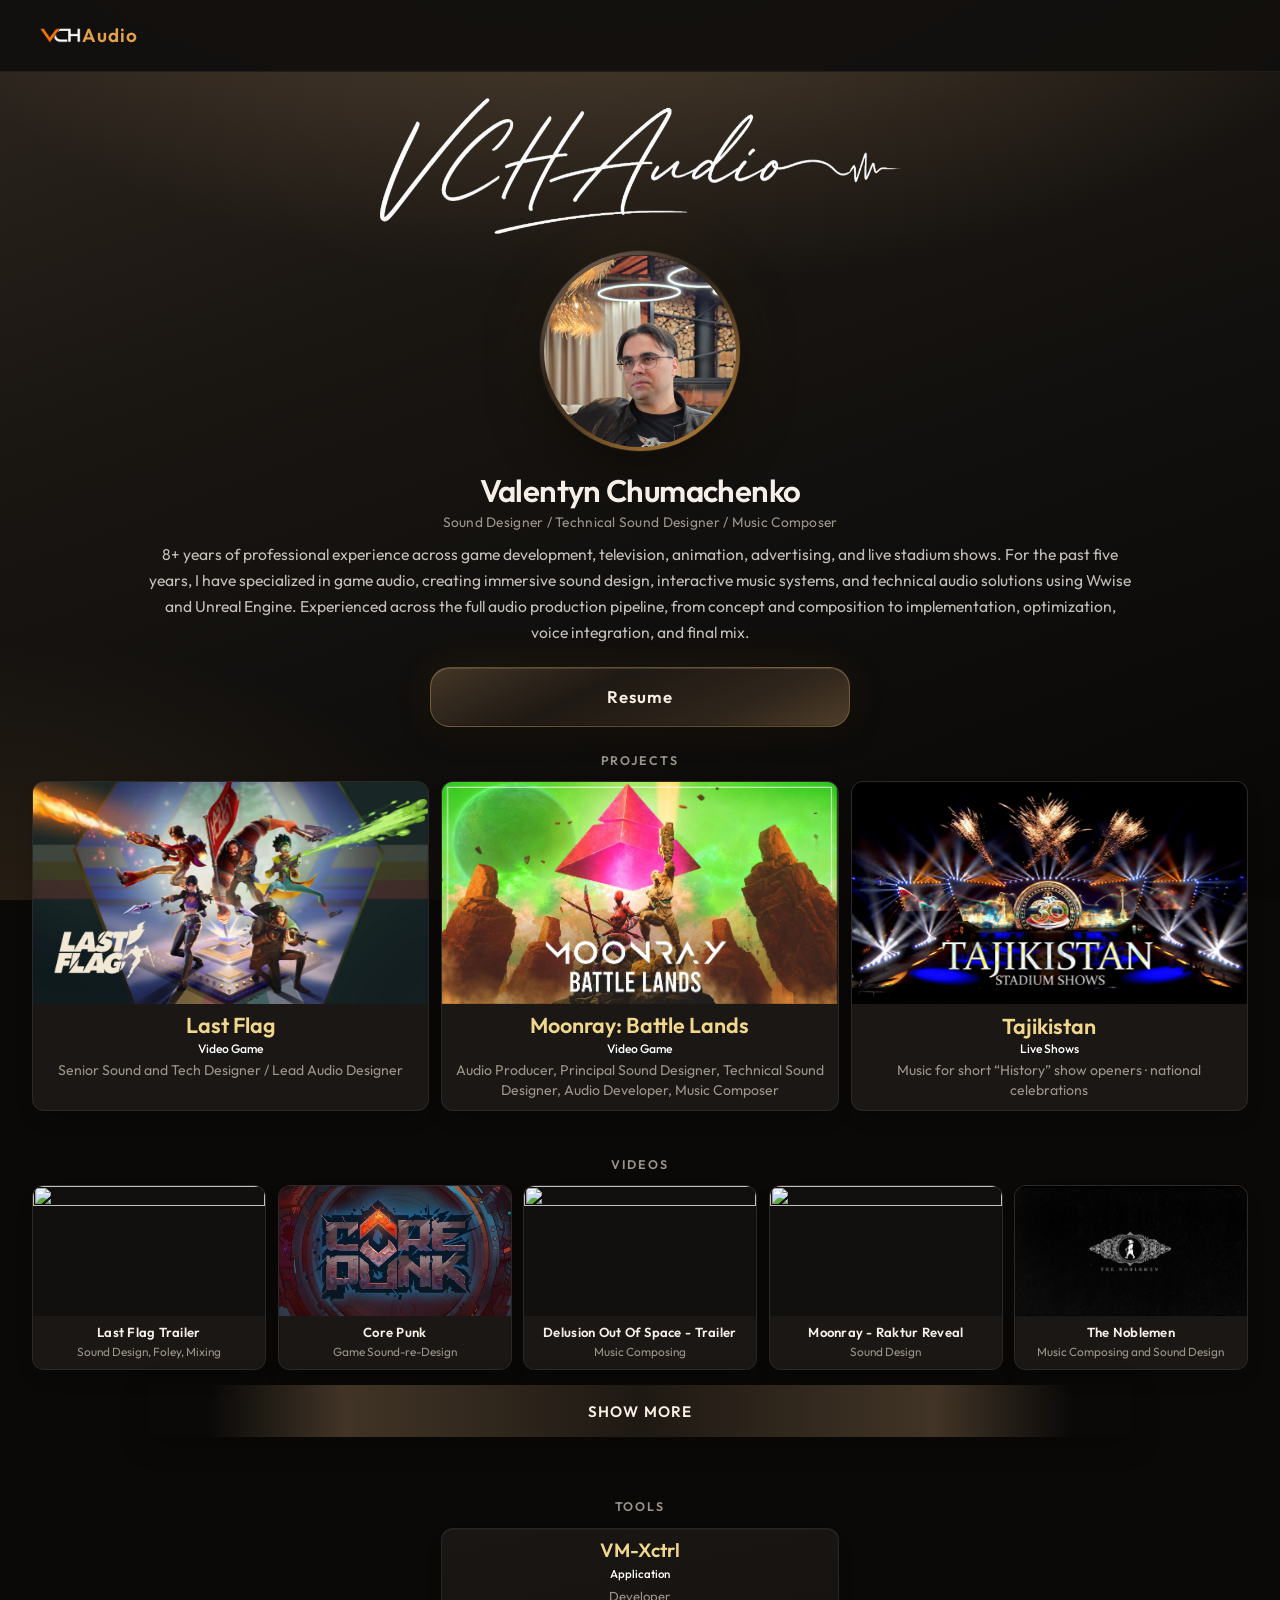
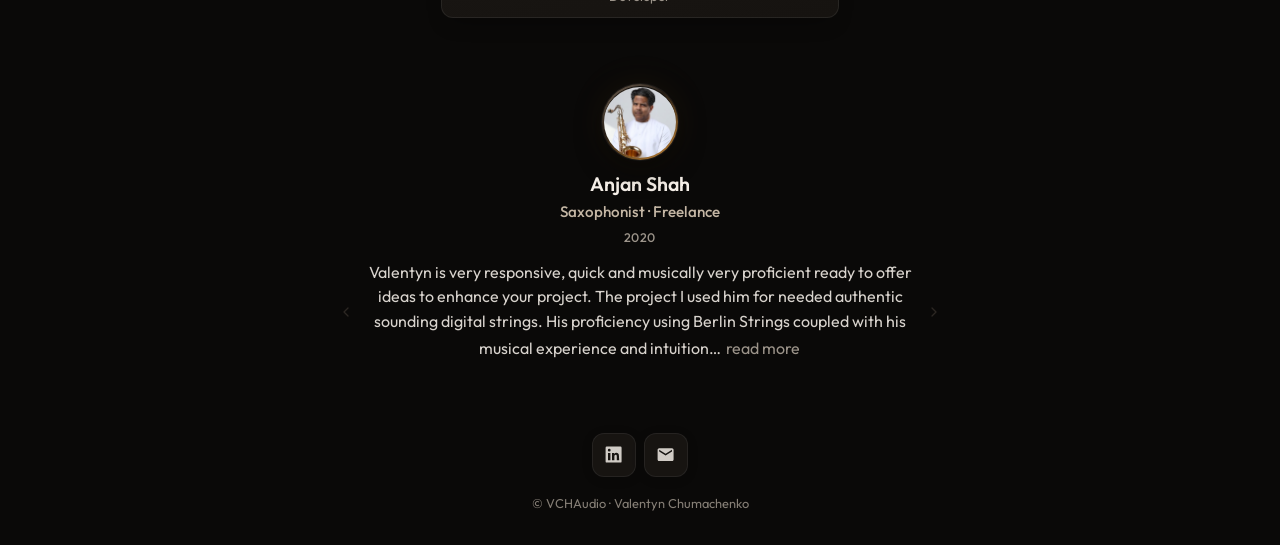
==== index.html @ 6f3903ca "Keep recommendation read more on the same line without growing the slot. Trim the preview to the adm" ====
<!DOCTYPE html>
<html lang="en" style="background-color:#0a0908;color-scheme:dark">
  <head>
    <meta charset="UTF-8" />
    <meta name="color-scheme" content="dark" />
    <meta name="theme-color" content="#0a0908" />
    <style>
      html{background-color:#0a0908;color-scheme:dark}
      [data-vch-defer-chrome][hidden]{display:none!important}
    </style>
    <meta name="viewport" content="width=device-width, initial-scale=1" />
    <meta name="description" content="Valentyn Chumachenko — game sound and tech designer, music composer. VCHAudio studio, Odesa Ukraine." />
    <title>Valentyn Chumachenko · VCHAudio</title>
    <link rel="preconnect" href="https://fonts.googleapis.com" />
    <link rel="preconnect" href="https://fonts.gstatic.com" crossorigin />
    <link
      href="https://fonts.googleapis.com/css2?family=DM+Sans:wght@400;500&family=JetBrains+Mono:wght@400;500&family=Outfit:wght@300;400;500;600;700&display=swap"
      rel="stylesheet"
    />
    <link rel="preload" as="image" href="assets/vch-mark-transparent.png" fetchpriority="high" />
    <link rel="stylesheet" href="css/styles.css?v=20260717l" />
    <link rel="stylesheet" href="css/home.css?v=20260717l" />
    <link rel="stylesheet" href="css/audio-player.css?v=20260713c" />
    <script src="js/nav-arrival.js?v=20260714a"></script>
    <link rel="icon" type="image/png" sizes="32x32" href="assets/favicon-32.png" />
    <link rel="apple-touch-icon" href="assets/apple-touch-icon.png" />
  </head>
  <body>
    <header class="site-header">
      <a class="brand brand--with-vch-mark" href="index.html" aria-label="VCH Audio"><img class="brand-vch-mark" src="assets/vch-mark-transparent.png" width="762" height="330" alt="" decoding="sync" fetchpriority="high" loading="eager" /><span>Audio</span></a>
    </header>

    <main id="top" class="home-main" data-home-root data-home-view="main">
      <div class="home-hero">
        <div class="brand-logo-wrap">
          <img class="brand-logo" src="assets/brand-logo.png" width="917" height="239" alt="VCH Audio" loading="eager" />
        </div>
        <div class="avatar-wrap">
          <div class="avatar-ring">
            <div class="avatar-photo-crop">
              <img class="avatar-photo" src="assets/avatar.png" width="400" height="400" alt="Valentyn Chumachenko" />
            </div>
          </div>
        </div>
        <div class="intro-block">
          <h1 class="intro-name"></h1>
          <p class="intro-role"></p>
          <p class="intro-bio"></p>
        </div>
      </div>

      <div class="home-actions">
        <button type="button" class="home-action-btn home-action-btn--resume home-action-btn--pre-puzzle" id="home-toggle-btn" aria-label="Show resume"></button>
      </div>

      <div class="home-panel-wrap">
        <section class="home-panel home-panel--main is-visible" id="home-panel-main" aria-label="Best works">
          <div class="home-panel__inner">
            <div class="best-works-wrap best-works-wrap--pre-puzzle">
            <section class="best-works" aria-labelledby="best-works-heading">
              <h2 id="best-works-heading" class="visually-hidden">Best works</h2>
              <h3 class="best-works__subhead" aria-label="Projects"></h3>
              <div class="best-works__row best-works__row--projects"></div>
              <h3 class="best-works__subhead best-works__subhead--videos" aria-label="Videos"></h3>
              <div class="best-works__videos-block">
                <div class="best-works__row best-works__row--videos"></div>
                <div class="best-works__videos-extra" id="best-works-videos-extra" aria-hidden="true">
                  <div class="best-works__videos-extra-inner"></div>
                </div>
              </div>
            </section>
            </div>
            <footer class="home-bottom home-bottom--pre-puzzle" id="home-bottom">
              <div class="home-actions home-actions--full">
                <button type="button" class="home-action-btn home-action-btn--show-more" id="home-show-more-btn" aria-expanded="false" aria-controls="best-works-videos-extra"></button>
              </div>
            </footer>
            <div class="best-works-tools">
              <h3 class="best-works__subhead best-works__subhead--tools" aria-label="Tools"></h3>
              <div class="best-works__row best-works__row--tools"></div>
            </div>
            <section class="home-recommendations home-recommendations--pre-puzzle" id="home-recommendations" hidden aria-label="Recommendations">
              <h2 class="home-recommendations__heading best-works__subhead"></h2>
              <div class="home-recommendations__carousel">
                <button type="button" class="best-works__carousel-arrow best-works__carousel-arrow--prev home-recommendations__arrow home-recommendations__arrow--prev" hidden aria-label="Previous recommendation">
                  <svg viewBox="0 0 24 24" aria-hidden="true"><path d="M15 6l-6 6 6 6" fill="none" stroke="currentColor" stroke-width="2" stroke-linecap="round" stroke-linejoin="round"/></svg>
                </button>
                <div class="home-recommendations__stage">
                  <article class="home-recommendations__card">
                    <div class="home-recommendations__avatar-wrap" hidden>
                      <div class="home-recommendations__avatar-ring">
                        <div class="home-recommendations__avatar-crop">
                          <img class="home-recommendations__avatar" alt="" width="96" height="96" decoding="async" />
                        </div>
                      </div>
                    </div>
                    <div class="home-recommendations__name-wrap"></div>
                    <p class="home-recommendations__meta"></p>
                    <p class="home-recommendations__year"></p>
                    <blockquote class="home-recommendations__quote"></blockquote>
                  </article>
                </div>
                <button type="button" class="best-works__carousel-arrow best-works__carousel-arrow--next home-recommendations__arrow home-recommendations__arrow--next" hidden aria-label="Next recommendation">
                  <svg viewBox="0 0 24 24" aria-hidden="true"><path d="M9 6l6 6-6 6" fill="none" stroke="currentColor" stroke-width="2" stroke-linecap="round" stroke-linejoin="round"/></svg>
                </button>
              </div>
            </section>
          </div>
        </section>

        <section class="home-panel home-panel--contact is-hidden" id="home-panel-contact" hidden aria-label="Contact">
          <div class="home-panel__inner">
            <section class="home-contact reveal">
              <p class="home-contact__lead"></p>
              <div class="home-contact__form-wrap">
                <h3 class="home-contact__form-title"></h3>
                <form id="home-connect-form" class="home-connect__form">
                  <div class="home-connect__field">
                    <label for="connect-email"></label>
                    <input type="email" id="connect-email" name="email" autocomplete="email" />
                  </div>
                  <div class="home-connect__field">
                    <label for="connect-name"></label>
                    <input type="text" id="connect-name" name="name" autocomplete="name" />
                  </div>
                  <div class="home-connect__field">
                    <label for="connect-subject"></label>
                    <input type="text" id="connect-subject" name="subject" autocomplete="off" />
                  </div>
                  <div class="home-connect__field home-connect__field--message">
                    <label for="connect-message"></label>
                    <div class="home-connect__message-wrap">
                      <textarea id="connect-message" name="message"></textarea>
                      <button type="button" class="home-connect__resize-handle" aria-label="Resize message field" tabindex="-1"></button>
                    </div>
                  </div>
                  <p class="home-connect__status" data-connect-status aria-live="polite"></p>
                  <button type="submit" class="home-action-btn home-connect__submit"></button>
                </form>
              </div>
            </section>
          </div>
        </section>

        <section class="home-panel home-panel--resume is-hidden" id="home-panel-resume" hidden aria-label="Resume">
          <div class="home-panel__inner">
            <div class="home-tabs" role="tablist" aria-label="Resume sections" data-home-tablist="resume">
              <button type="button" class="home-tab" role="tab" id="home-tab-btn-resume" aria-selected="true" aria-controls="home-tab-panel-resume" data-home-tab="resume">Resume</button>
              <button type="button" class="home-tab" role="tab" id="home-tab-btn-studio" aria-selected="false" aria-controls="home-tab-panel-studio" data-home-tab="studio" tabindex="-1">My Studio</button>
            </div>

            <div id="home-tab-panel-resume" class="home-tab-panel" role="tabpanel" aria-labelledby="home-tab-btn-resume"></div>

            <div id="home-tab-panel-studio" class="home-tab-panel" role="tabpanel" aria-labelledby="home-tab-btn-studio" hidden>
              <div class="home-tab-studio studio-page">
                <p class="home-tab-studio__lead"></p>
                <section class="studio-gallery reveal" aria-label="Studio photos">
                  <div class="video-scroller studio-gallery__carousel" data-video-scroller aria-label="Studio photo carousel">
                    <button type="button" class="video-scroller__btn video-scroller__btn--prev" aria-label="Scroll photos left">
                      <span aria-hidden="true">‹</span>
                    </button>
                    <div class="video-scroller__viewport">
                      <div class="video-scroller__strip"></div>
                    </div>
                    <button type="button" class="video-scroller__btn video-scroller__btn--next" aria-label="Scroll photos right">
                      <span aria-hidden="true">›</span>
                    </button>
                  </div>
                </section>
                <div class="studio-gear-grid reveal"></div>
              </div>
            </div>

          </div>
        </section>

      </div>
    </main>

    <div id="video-lightbox" class="video-lightbox" hidden role="dialog" aria-modal="true" aria-label="Video player">
      <div class="video-lightbox__backdrop" data-lightbox-close tabindex="-1"></div>
      <div class="video-lightbox__panel">
        <button type="button" class="video-lightbox__close" data-lightbox-close aria-label="Close video">
          <span aria-hidden="true">×</span>
        </button>
        <div class="video-lightbox__frame">
          <iframe id="video-lightbox-iframe" title="YouTube video" allowfullscreen allow="accelerometer; autoplay; clipboard-write; encrypted-media; gyroscope; picture-in-picture; web-share" loading="lazy"></iframe>
        </div>
        <div id="video-lightbox-caption" class="video-lightbox__caption" hidden></div>
      </div>
    </div>

    <div id="image-lightbox" class="image-lightbox" hidden role="dialog" aria-modal="true" aria-label="Enlarged photo">
      <div class="image-lightbox__backdrop" data-image-lightbox-close tabindex="-1" aria-hidden="true"></div>
      <button type="button" class="image-lightbox__close" data-image-lightbox-close aria-label="Close photo">
        <span aria-hidden="true">×</span>
      </button>
      <button type="button" class="image-lightbox__nav image-lightbox__nav--prev" data-lb-prev aria-label="Previous photo" hidden>
        <span aria-hidden="true">‹</span>
      </button>
      <button type="button" class="image-lightbox__nav image-lightbox__nav--next" data-lb-next aria-label="Next photo" hidden>
        <span aria-hidden="true">›</span>
      </button>
      <div id="image-lightbox-stage" class="image-lightbox__stage">
        <div id="image-lightbox-track" class="image-lightbox__track">
          <div class="image-lightbox__frame">
            <img id="image-lightbox-img" class="image-lightbox__img" src="" alt="" decoding="async" draggable="false" />
          </div>
          <div class="image-lightbox__frame">
            <img id="image-lightbox-img-next" class="image-lightbox__img" alt="" aria-hidden="true" decoding="async" draggable="false" />
          </div>
        </div>
      </div>
      <p id="image-lightbox-counter" class="image-lightbox__counter" hidden aria-live="polite"></p>
    </div>

    <button type="button" class="scroll-to-top" data-scroll-to-top aria-label="Back to top">
      <svg viewBox="0 0 24 24" aria-hidden="true">
        <path d="M12 7v10M12 7l-5 5M12 7l5 5" stroke-linecap="round" stroke-linejoin="round" />
      </svg>
    </button>

    <footer class="site-footer site-footer--home" data-vch-defer-chrome hidden>
      <div class="home-footer-social" id="home-footer-social">
        <div class="home-social__icons">
          <a
            class="home-social-btn home-social-btn--icon"
            href="https://www.linkedin.com/in/vchaudio/"
            rel="me noopener noreferrer"
            target="_blank"
            aria-label="LinkedIn profile"
          >
            <svg viewBox="0 0 24 24" aria-hidden="true">
              <path d="M20.5 2h-17A1.5 1.5 0 002 3.5v17A1.5 1.5 0 003.5 22h17a1.5 1.5 0 001.5-1.5v-17A1.5 1.5 0 0020.5 2zM8 19H5v-9h3zM6.5 8.25A1.75 1.75 0 118.3 6.5a1.78 1.78 0 01-1.8 1.75zM19 19h-3v-4.74c0-1.42-.6-1.93-1.38-1.93A1.65 1.65 0 0013 14.19a.66.66 0 000 .14V19h-3v-9h2.77v1.21h.04a3.11 3.11 0 012.7-1.48c1.78 0 3.16 1.16 3.16 3.61z" />
            </svg>
          </a>
          <button type="button" class="home-social-btn home-social-btn--icon" id="home-mail-btn" aria-label="Mail to me" aria-expanded="false">
            <svg viewBox="0 0 24 24" aria-hidden="true">
              <path d="M20 4H4c-1.1 0-2 .9-2 2v12c0 1.1.9 2 2 2h16c1.1 0 2-.9 2-2V6c0-1.1-.9-2-2-2zm0 4l-8 5-8-5V6l8 5 8-5v2z" />
            </svg>
          </button>
        </div>
      </div>
      <p class="site-footer__copy"></p>
    </footer>

    <noscript>
      <p style="padding:2rem;text-align:center">This site requires JavaScript to display content.</p>
    </noscript>
    <script src="js/render.js?v=20260717l" defer></script>
  </body>
</html>
---- css/styles.css ----
/* VCHAudio portfolio — warm dark minimal */
:root {
  --bg: #12100e;
  --bg-elevated: #1a1714;
  --surface: #232019;
  --surface-hover: #2d2820;
  --text: #f5efe8;
  --text-muted: #9c948a;
  --accent: #e4a04a;
  --accent-dim: #c98a3a;
  --glow: rgba(255, 210, 150, 0.12);
  --ring: rgba(255, 220, 190, 0.45);
  --radius-lg: 20px;
  --radius-md: 12px;
  --radius-full: 9999px;
  /* Drop shadow mostly below; negative spread avoids halo on rounded corners */
  --shadow: 0 10px 22px -10px rgba(0, 0, 0, 0.42), inset 0 1px 0 rgba(255, 255, 255, 0.04);
  --shadow-hover: 0 14px 26px -10px rgba(0, 0, 0, 0.48), 0 0 0 1px rgba(228, 160, 74, 0.08);
  --card-stack-gap: 2rem;
  --font: "Outfit", system-ui, sans-serif;
  --mono: "JetBrains Mono", ui-monospace, monospace;
  /* Experience dates / meta (index): distinct from body & mono UI */
  --font-dates: "DM Sans", system-ui, sans-serif;
  --ease-out: cubic-bezier(0.22, 1, 0.36, 1);
  --header-h: 72px;
  --brand-header-inset: clamp(1.25rem, 4vw, 2.5rem);
  /* Horizontal travel: bar brand center ↔ viewport center (mirrored on index/sub) */
  --brand-rehome-offset: calc(50vw - var(--brand-header-inset) - 50%);
  /* Home: collapsed spoilers align with Explore nav tiles */
  --home-tile-max: 420px;
  /* Spoilers: roll only (tile width is instant with JS) */
  --spoiler-roll: 0.42s;
}

*,
*::before,
*::after {
  box-sizing: border-box;
}

html {
  scroll-behavior: smooth;
  /* Canvas / page base — matches the bottom of the ambient gradient so the
     area outside the fixed background (overscroll) is the same dark color,
     never a stark black gap. */
  background-color: #080706;
  color-scheme: dark;
  scroll-padding-top: var(--header-h);
}

/* Ambient background gradient — static, viewport-locked, and GPU-composited.
   On a position:fixed html::before (NOT body background-attachment: fixed,
   which forces a per-frame repaint on mobile and tanks scroll FPS, especially
   during smooth scroll-to-top). translate3d(0,0,0) + will-change:transform
   promote it to its own compositor layer, so the browser keeps it pinned to
   the viewport during scroll without repainting — fast on mobile, and static
   (no movement on scroll / Show More, no lightening on Resume, matches the
   project banner gradient).
   height: 100vh (the LARGE viewport, address bar hidden) — not inset:0 /
   100% 100%, which sized to the small viewport (address bar visible) and
   exposed a black block at the bottom when scrolling hid the address bar.
   100vh always covers the largest viewport, so nothing is exposed during the
   address-bar show/hide transition. */
html::before {
  content: "";
  position: fixed;
  top: 0;
  left: 0;
  width: 100%;
  height: 100vh;
  z-index: 0;
  pointer-events: none;
  transform: translate3d(0, 0, 0);
  will-change: transform;
  backface-visibility: hidden;
  background-image:
    radial-gradient(ellipse 115% 80% at 50% -10%, rgba(255, 200, 140, 0.24), transparent 52%),
    radial-gradient(ellipse 65% 50% at 0% 100%, rgba(228, 160, 74, 0.1), transparent 58%),
    linear-gradient(160deg, #2e261f 0%, #1a1612 32%, var(--bg) 58%, #080706 100%);
  background-repeat: no-repeat;
  background-size: 100% 100%;
}

@media (prefers-reduced-motion: reduce) {
  html {
    scroll-behavior: auto;
  }
  *,
  *::before,
  *::after {
    animation-duration: 0.01ms !important;
    animation-iteration-count: 1 !important;
    transition-duration: 0.01ms !important;
  }
}

body {
  position: relative;
  z-index: 1;
  margin: 0;
  /* vh (stable large-viewport unit) — dvh would grow as the mobile URL bar
     hides on scroll, growing the empty space above the footer and revealing
     a dark band. vh keeps the footer at the bottom without that growth. */
  min-height: 100vh;
  display: flex;
  flex-direction: column;
  padding-top: var(--header-h);
  font-family: var(--font);
  font-weight: 400;
  font-size: 1rem;
  line-height: 1.6;
  color: var(--text);
  background: transparent;
  -webkit-font-smoothing: antialiased;
  -webkit-user-select: none;
  user-select: none;
}

/* Copyable content — headings, labels, and body text. */
:where(h1, h2, h3, h4, h5, h6, p, blockquote, li, dd, figcaption),
.intro-name,
.intro-role,
.intro-bio,
.home-recommendations__name,
.home-recommendations__meta,
.home-recommendations__year,
.home-recommendations__quote-text,
.info-label,
.info-value,
.info-value__link,
.job-meta,
.job-card h3,
.job-card__project,
.job-card__awards-title,
.skills-heading,
.course-line,
.project-about,
.project-section__date,
.home-contact__lead,
.page-hero-title-stack,
.page-hero-company,
.page-hero-platform,
.lead,
.spoiler-inner p,
.spoiler-inner blockquote,
.spoiler-inner li {
  -webkit-user-select: text;
  user-select: text;
}

/* Section headings (copy-link UI) — no text caret on click. */
.resume-section__heading,
.spoiler-summary-label {
  -webkit-user-select: none !important;
  user-select: none !important;
  cursor: pointer;
}

/* Interactive UI — no text-selection caret. */
:where(
  button,
  label,
  .home-action-btn,
  .home-social-btn,
  .best-works__carousel-arrow,
  .home-recommendations__more,
  .home-tab,
  .scroll-to-top,
  .resume-pdf-download,
  .resume-pdf-download__link,
  .spoiler-chevron
) {
  -webkit-user-select: none !important;
  user-select: none !important;
}

/* Keep footer at the bottom while #project-main is still empty (pre-JSON). */
body > .site-footer {
  margin-top: auto;
  flex-shrink: 0;
}

/* Deferred chrome: stay fully out of layout until render.js reveals it. */
[data-vch-defer-chrome][hidden] {
  display: none !important;
}

#project-main {
  flex: 1 0 auto;
  /* vh (stable large-viewport unit) so the mobile URL bar showing/hiding
     mid-scroll doesn't grow this min-height and reveal an empty dark band
     above the footer. */
  min-height: calc(100vh - var(--header-h) - 5rem);
}

a {
  color: var(--accent);
  text-decoration: none;
  transition: color 0.2s var(--ease-out), opacity 0.2s;
}

a:hover {
  color: #f0be6e;
}

img {
  max-width: 100%;
  display: block;
}

img:not(.brand-vch-mark):not(.page-overview-banner__img):not(.avatar-photo) {
  height: auto;
}

/* ——— Layout ——— */
.site-header {
  position: fixed;
  top: 0;
  left: 0;
  right: 0;
  z-index: 40;
  height: var(--header-h);
  display: flex;
  align-items: center;
  justify-content: space-between;
  padding: 0 clamp(1.25rem, 4vw, 2.5rem);
  /* Opaque bar: no backdrop-filter on scroll (repaints every frame). */
  background: rgba(18, 16, 14, 0.97);
  border-bottom: 1px solid rgba(255, 255, 255, 0.06);
}

/* Subpages (not index): brand centered; equal side columns keep true horizontal center */
.site-header--center-brand {
  display: grid;
  grid-template-columns: minmax(2.75rem, 1fr) auto minmax(2.75rem, 1fr);
  align-items: center;
  justify-content: stretch;
}

.site-header--center-brand > .brand {
  grid-column: 2;
  justify-self: center;
}

.site-header--center-brand > .nav-back {
  grid-column: 3;
  justify-self: end;
}

.brand {
  font-weight: 600;
  font-size: 1.05rem;
  letter-spacing: 0.06em;
  color: var(--text);
  text-decoration: none;
  -webkit-user-select: none;
  user-select: none;
}

.brand span {
  color: var(--accent);
}

.brand.brand--with-vch-mark > span {
  font-size: 1.13em;
  line-height: 1;
}

/* Header wordmark — index and VM-XCtrl share this block (see index.html header) */
.site-header .brand.brand--with-vch-mark {
  font-size: 1.05rem;
  line-height: 1;
}

.site-header .brand.brand--with-vch-mark > span {
  font-size: 1.13em;
  line-height: 1;
}

.site-header .brand-vch-mark {
  height: 1.06em;
  max-height: min(1.78rem, 1.36em);
  width: auto;
  max-width: none;
  object-fit: contain;
}

/* Match .experience-studio-title--wordmark: shared optical lock-up for mark + “Audio” */
.brand--with-vch-mark {
  display: inline-flex;
  align-items: center;
  justify-content: center;
  gap: 0.06em;
  line-height: 1;
  /* No fade-in: opacity:0 on load reads as a black flash over the header mark. */
  opacity: 1;
}

.brand-vch-mark {
  height: 1.06em;
  width: auto;
  max-height: min(1.78rem, 1.36em);
  display: block;
  flex-shrink: 0;
  object-fit: contain;
  opacity: 1;
  animation: logo-breathe 2s ease-in-out 0.6s infinite;
}

.brand--with-vch-mark:hover .brand-vch-mark {
  filter: brightness(1.08);
}

/* In-document nav: index ↔ sub — same motion, mirrored (center ↔ left corner) */
html.nav-from-sub .brand.brand--with-vch-mark {
  --brand-rehome-from: var(--brand-rehome-offset);
  animation: brand-rehome 0.95s var(--ease-out) both;
}

html.nav-from-index .brand.brand--with-vch-mark {
  --brand-rehome-from: calc(-1 * var(--brand-rehome-offset));
  animation: brand-rehome 0.95s var(--ease-out) both;
}

html.nav-from-sub .brand-vch-mark,
html.nav-from-index .brand-vch-mark {
  animation: logo-breathe 2s ease-in-out 1.12s infinite;
}

.nav-back {
  font-size: 0.9rem;
  font-weight: 500;
  color: var(--text-muted);
}

.nav-back:hover {
  color: var(--text);
}

/* Back control: left column; title in true page center (1fr | auto | 1fr grid) */
.page-hero-title-row {
  display: grid;
  grid-template-columns: minmax(0, 1fr) auto minmax(0, 1fr);
  align-items: center;
  column-gap: clamp(1rem, 4vw, 1.75rem);
  margin: 0 0 0.5rem;
  width: 100%;
}

.page-hero-title-row > h1,
.page-hero-title-stack {
  grid-column: 2;
  grid-row: 1;
}

.page-hero-title-row > h1 {
  text-align: center;
}

.page-hero-title-stack {
  display: flex;
  flex-direction: column;
  align-items: center;
  text-align: center;
  min-width: 0;
}

.page-hero-title-stack h1 {
  margin: 0 0 0.2rem;
  text-align: center;
}

.page-hero-company {
  margin: 0;
  font-size: clamp(0.92rem, 2.1vw, 1.08rem);
  font-weight: 500;
  letter-spacing: 0.03em;
  color: #9e8f7e;
}

/* Spotlight project pages: default banner title size, gold project name only */
main.project-page--hero-glow .page-hero-title-stack h1 {
  color: #f0d78c;
}

main.project-page--hero-glow .page-hero-company--category {
  font-size: clamp(0.72rem, 1.75vw, 0.88rem);
  font-weight: 500;
  letter-spacing: 0.02em;
  color: #ffffff;
}

.page-back-inline {
  grid-column: 1;
  grid-row: 1;
  justify-self: end;
  align-self: center;
  display: flex;
  flex-shrink: 0;
}

.page-back {
  display: inline-flex;
  align-items: center;
  justify-content: center;
  line-height: 0;
  border-radius: var(--radius-full);
  transition: transform 0.15s var(--ease-out);
}

.page-back:active {
  transform: scale(0.96);
}

.page-back-icon {
  width: 1.5rem;
  height: 1.5rem;
  border-radius: var(--radius-full);
  background: var(--surface);
  display: flex;
  align-items: center;
  justify-content: center;
  flex-shrink: 0;
  transition: transform 0.4s var(--ease-out), background 0.25s var(--ease-out);
}

.page-back:hover .page-back-icon {
  background: var(--surface-hover);
}

.page-back-icon svg {
  width: 14px;
  height: 14px;
  color: var(--accent);
  stroke: var(--accent);
  stroke-width: 2.25;
}

.page-back-icon svg path {
  stroke: currentColor;
}

main {
  max-width: 720px;
  margin: 0 auto;
  padding: clamp(0.65rem, 1.8vw, 1.1rem) clamp(1.25rem, 4vw, 2rem) 4rem;
}

/* Marketing & ads: wider two-column work rows */
main.marketing-main {
  max-width: min(1440px, 100%);
}

/* Other projects: same wide main as Marketing — do not use .marketing-main (Marketing strip/carousel rules) */
main.page-other-projects {
  max-width: min(1440px, 100%);
}

.page-hero {
  text-align: center;
  padding: 0.85rem 0 1rem;
}

.page-hero h1 {
  margin: 0 0 0.5rem;
  font-size: clamp(2.05rem, 5.8vw, 2.9rem);
  font-weight: 600;
  letter-spacing: -0.02em;
}

.page-hero .page-hero-title-row > h1 {
  margin: 0 0 0.5rem;
}

.page-hero .page-hero-title-stack h1 {
  margin: 0 0 0.2rem;
}

/* Project pages with top banner: tight under fixed header */
.page-overview-banner + main {
  padding-top: clamp(0.35rem, 1.1vw, 0.65rem);
}

.page-overview-banner + main .page-hero {
  padding: 0.35rem 0 1rem;
}

.page-overview-banner + main .page-hero-title-row {
  margin-bottom: 0.35rem;
}

.page-overview-banner + main .page-hero h1 {
  font-size: clamp(2.35rem, 6.5vw, 3.25rem);
}

.page-hero p.lead {
  margin: 0;
  color: var(--text-muted);
  font-size: 1.05rem;
}

/* ——— Home hero (logo, portrait, intro) ——— */
.home-hero {
  margin-bottom: 0.5rem;
}

.brand-logo-wrap {
  display: flex;
  justify-content: center;
  align-items: center;
  margin: 0.5rem 0 1.1rem;
  animation: hero-in 0.9s var(--ease-out) 0.08s both;
}

/* When the admin hides the hero logo, the wrapper must collapse (removing the
   logo AND its spacing). Without this, `.brand-logo-wrap { display: flex }`
   above would override the UA `[hidden] { display: none }` rule (same
   specificity, author beats UA) and the logo/space would stay. */
.brand-logo-wrap[hidden] {
  display: none;
}

.brand-logo {
  display: block;
  width: min(100%, 720px);
  height: auto;
  max-height: min(32vw, 200px);
  aspect-ratio: 917 / 239;
  object-fit: contain;
  animation: logo-breathe 2s ease-in-out 0.85s infinite;
  -webkit-user-select: none;
  user-select: none;
  -webkit-user-drag: none;
}

@media (min-width: 480px) {
  .brand-logo {
    max-height: min(28vw, 240px);
  }
}

@media (min-width: 720px) {
  .brand-logo {
    max-height: min(24vw, 300px);
  }
}

.avatar-wrap {
  display: flex;
  justify-content: center;
  margin: 0 0 1.35rem;
  animation: hero-in 0.9s var(--ease-out) 0.08s both;
}

.avatar-ring {
  position: relative;
  width: min(200px, 52vw);
  height: min(200px, 52vw);
  border-radius: var(--radius-full);
  padding: 4px;
  display: flex;
  align-items: center;
  justify-content: center;
  transform-style: preserve-3d;
  transition: transform 0.4s var(--ease-out);
  background: linear-gradient(145deg, var(--ring), rgba(80, 60, 40, 0.35) 40%, var(--accent-dim));
  box-shadow:
    0 0 0 1px rgba(255, 255, 255, 0.06),
    0 20px 50px rgba(0, 0, 0, 0.5),
    0 0 80px rgba(228, 160, 74, 0.08);
}

.avatar-ring::after {
  content: "";
  position: absolute;
  inset: -12px;
  border-radius: inherit;
  background: radial-gradient(circle, rgba(255, 220, 180, 0.15), transparent 65%);
  z-index: -1;
  pointer-events: none;
}

.avatar-photo-crop {
  flex: 1 1 auto;
  width: 100%;
  height: 100%;
  min-height: 0;
  min-width: 0;
  border-radius: var(--radius-full);
  overflow: hidden;
}

.avatar-photo-crop img {
  width: 100%;
  height: 100%;
  object-fit: cover;
  object-position: 50% 18%;
  transform: scale(1.08);
  transform-origin: 50% 18%;
  display: block;
  border-radius: var(--radius-full);
  border: 3px solid var(--bg);
}

.intro-block {
  text-align: center;
  max-width: 26rem;
  margin: 0 auto 2rem;
  animation: fade-up 0.8s var(--ease-out) 0.16s both;
}

.intro-name {
  margin: 0 0 0.45rem;
  font-size: clamp(1.45rem, 4.2vw, 1.95rem);
  font-weight: 600;
  letter-spacing: -0.02em;
  line-height: 1.2;
  color: var(--text);
}

.intro-role {
  margin: 0 0 0.75rem;
  font-size: clamp(0.95rem, 2.8vw, 1.08rem);
  font-weight: 500;
  color: var(--text-muted);
  line-height: 1.45;
}

.intro-tagline-wrap {
  margin: 0;
  display: flex;
  justify-content: center;
}

.intro-tagline {
  display: inline-block;
  margin: 0;
  padding: 0.32rem 0.7rem;
  font-size: clamp(0.76rem, 2.05vw, 0.84rem);
  font-style: italic;
  font-weight: 300;
  font-synthesis: none;
  letter-spacing: 0.025em;
  line-height: 1.45;
  color: rgba(244, 238, 232, 0.62);
  border-radius: var(--radius-full);
  border: 1px solid rgba(255, 255, 255, 0.06);
  background: rgba(255, 255, 255, 0.02);
}

/* ——— Spoiler / details ——— */
details.spoiler {
  width: 100%;
  max-width: min(var(--home-tile-max), 100%);
  margin-left: auto;
  margin-right: auto;
  margin-bottom: calc(var(--card-stack-gap) * 0.7);
  background: var(--bg-elevated);
  border: 1px solid rgba(255, 255, 255, 0.06);
  border-radius: var(--radius-lg);
  overflow: visible;
  isolation: isolate;
  box-shadow: var(--shadow);
  animation: fade-up 0.8s var(--ease-out) 0s both;
  /* No max-width transition — JS resizes tile immediately */
  transition:
    border-color 0.24s var(--ease-out),
    transform 0.24s var(--ease-out),
    background 0.24s var(--ease-out),
    box-shadow 0.24s var(--ease-out);
}

details.spoiler[open] {
  max-width: 100%;
  transform: none;
  background: var(--bg-elevated);
  border-color: rgba(255, 255, 255, 0.06);
  box-shadow: var(--shadow-hover);
}

details.spoiler:not([open]):hover,
details.spoiler:not([open]):focus-within {
  background: linear-gradient(165deg, var(--glow), var(--bg-elevated));
  border-color: rgba(228, 160, 74, 0.38);
  transform: translateY(-2px);
  box-shadow: 0 10px 28px rgba(0, 0, 0, 0.3), 0 0 0 1px rgba(228, 160, 74, 0.1);
}

details.spoiler:not([open]):active {
  transform: translateY(0);
}

details.spoiler[open]:hover,
details.spoiler[open]:focus-within {
  background: var(--bg-elevated);
  transform: none;
  border-color: rgba(255, 255, 255, 0.06);
  box-shadow: var(--shadow-hover);
}

details.spoiler:not([open]):hover summary,
details.spoiler:not([open]):focus-within summary {
  color: var(--accent);
}

/* After closing: reset tile + summary (pointer can still be over; summary keeps :focus) */
details.spoiler.spoiler--no-hover:not([open]):hover,
details.spoiler.spoiler--no-hover:not([open]):focus-within {
  background: var(--bg-elevated);
  border-color: rgba(255, 255, 255, 0.06);
  transform: none;
  box-shadow: var(--shadow);
}

details.spoiler.spoiler--no-hover:not([open]):hover summary,
details.spoiler.spoiler--no-hover:not([open]):focus-within summary {
  color: var(--text);
}

details.spoiler.spoiler--no-hover:not([open]) summary:hover,
details.spoiler.spoiler--no-hover:not([open]) summary:focus-visible {
  background: transparent;
}

details.spoiler.spoiler--no-hover:not([open]) .spoiler-chevron:hover {
  background: var(--surface);
}

details.spoiler[open] summary,
details.spoiler[open]:hover summary,
details.spoiler[open]:focus-within summary {
  color: var(--text);
}

details.spoiler summary:focus-visible {
  outline: 2px solid var(--ring);
  outline-offset: 2px;
  border-radius: var(--radius-md);
}

details.spoiler:last-of-type {
  margin-bottom: var(--card-stack-gap);
}

details.spoiler summary {
  list-style: none;
  cursor: pointer;
  position: relative;
  display: flex;
  align-items: center;
  justify-content: center;
  padding: 1.15rem 1.35rem;
  font-weight: 500;
  font-size: 1.05rem;
  line-height: 1.3;
  color: var(--text);
  user-select: none;
  border-radius: var(--radius-lg);
  transition:
    background 0.25s var(--ease-out),
    color 0.2s var(--ease-out);
}

details.spoiler[open] summary {
  border-radius: var(--radius-lg) var(--radius-lg) 0 0;
}

.spoiler-summary-label {
  text-align: center;
}

details.spoiler summary::-webkit-details-marker {
  display: none;
}

details.spoiler summary:hover {
  background: rgba(255, 255, 255, 0.04);
}

details.spoiler summary:active {
  transform: scale(0.995);
}

.spoiler-chevron {
  position: absolute;
  right: 1rem;
  top: 50%;
  width: 1.5rem;
  height: 1.5rem;
  margin-top: -0.75rem;
  border-radius: var(--radius-full);
  background: var(--surface);
  display: flex;
  align-items: center;
  justify-content: center;
  flex-shrink: 0;
  transition: transform 0.4s var(--ease-out), background 0.25s;
}

details.spoiler summary:hover .spoiler-chevron {
  background: var(--surface-hover);
}

details.spoiler[open] .spoiler-chevron {
  transform: rotate(180deg);
}

.spoiler-chevron svg {
  width: 14px;
  height: 14px;
  stroke: var(--accent);
  stroke-width: 2.25;
}

.spoiler-chevron svg path {
  stroke: inherit;
}

.spoiler-body {
  max-height: 0;
  overflow: hidden;
  border-radius: 0 0 var(--radius-lg) var(--radius-lg);
  perspective: 1000px;
  transition: max-height var(--spoiler-roll) var(--ease-out);
}

/* Fallback when JavaScript is disabled */
details.spoiler[open] .spoiler-body {
  max-height: 3200px;
}

/* —— Project / sub-page spoilers: the summary label is a copy-link anchor and
   the open/close toggle is the chevron icon only, so the hover affordance and
   pointer cursor belong on the chevron — not the whole summary/card top. —— */
.project-page-spoilers details.spoiler summary {
  cursor: default;
}
.project-page-spoilers details.spoiler .spoiler-summary-label,
.project-page-spoilers details.spoiler .spoiler-chevron {
  cursor: pointer;
}
/* No summary background highlight or press feedback on hover. */
.project-page-spoilers details.spoiler summary:hover {
  background: transparent;
}
.project-page-spoilers details.spoiler summary:active {
  transform: none;
}
/* The chevron stays neutral while the rest of the summary is hovered… */
.project-page-spoilers details.spoiler summary:hover .spoiler-chevron {
  background: var(--surface);
}
/* …and highlights only on its own hover (kept after the rule above and made
   specific enough to also beat the .spoiler--no-hover override). */
.project-page-spoilers details.spoiler summary .spoiler-chevron:hover,
.project-page-spoilers details.spoiler.spoiler--no-hover:not([open]) .spoiler-chevron:hover {
  background: var(--surface-hover);
}
/* No card lift from hovering the closed card body. */
.project-page-spoilers details.spoiler:not([open]):hover,
.project-page-spoilers details.spoiler:not([open]):focus-within {
  background: var(--bg-elevated);
  border-color: rgba(255, 255, 255, 0.06);
  transform: none;
  box-shadow: var(--shadow);
}

@keyframes spoiler-roll-open {
  from {
    transform: rotateX(-88deg);
    opacity: 0;
  }
  to {
    transform: rotateX(0deg);
    opacity: 1;
  }
}

@keyframes spoiler-roll-close {
  from {
    transform: rotateX(0deg);
    opacity: 1;
  }
  to {
    transform: rotateX(-88deg);
    opacity: 0;
  }
}

@keyframes spoiler-roll-open-reverse {
  from {
    transform: rotateX(88deg);
    opacity: 0;
  }
  to {
    transform: rotateX(0deg);
    opacity: 1;
  }
}

.spoiler-inner {
  padding: 0 1.25rem 1.35rem;
  border-top: 1px solid rgba(255, 255, 255, 0.05);
  transform-origin: top center;
  backface-visibility: hidden;
  /* Open: keyframed roll only; close snaps (no transition) */
}

details.spoiler:not([open]) .spoiler-inner {
  transform: rotateX(-88deg);
  animation: none;
  pointer-events: none;
}

details.spoiler[open] .spoiler-inner {
  pointer-events: auto;
  animation: spoiler-roll-open var(--spoiler-roll) var(--ease-out) both;
}

@media (prefers-reduced-motion: reduce) {
  .spoiler-body {
    perspective: none;
  }

  .spoiler-inner {
    transition: none;
    animation: none !important;
  }

  details.spoiler:not([open]) .spoiler-inner {
    transform: none;
  }

  details.spoiler[open] .spoiler-inner {
    transform: none;
  }
}

/* ——— Content blocks inside spoiler ——— */
.info-grid {
  display: grid;
  gap: 0.65rem 1.25rem;
  margin: 1rem 0 1.5rem;
}

@media (min-width: 480px) {
  .info-grid {
    grid-template-columns: auto 1fr;
  }
}

.info-label {
  font-size: 0.78rem;
  text-transform: uppercase;
  letter-spacing: 0.08em;
  color: var(--text-muted);
  font-weight: 500;
}

.info-value {
  font-size: 0.95rem;
}

.divider {
  height: 1px;
  background: rgba(255, 255, 255, 0.06);
  margin: 1.25rem 0;
}

.summary-text {
  margin: 0;
  color: var(--text-muted);
  font-size: 0.98rem;
  line-height: 1.65;
}

.experience-intro {
  display: flex;
  flex-direction: column;
  gap: 1.5rem;
  padding-top: 1rem;
}

.experience-studio {
  text-align: center;
  padding: 0 0.5rem 1.35rem;
  border-bottom: 1px solid rgba(255, 255, 255, 0.08);
}

.experience-studio-eyebrow {
  margin: 0 0 0.4rem;
  font-size: 0.68rem;
  font-weight: 600;
  letter-spacing: 0.2em;
  text-transform: uppercase;
  color: var(--text-muted);
}

.experience-studio-title {
  margin: 0 0 0.45rem;
  font-size: clamp(1.35rem, 4vw, 1.65rem);
  font-weight: 600;
  letter-spacing: 0.06em;
  color: var(--accent);
}

.experience-studio-title--wordmark {
  display: inline-flex;
  align-items: center;
  justify-content: center;
  gap: 0.06em;
  margin: 0 auto 0.45rem;
  max-width: 100%;
  font-size: clamp(1.35rem, 4vw, 1.65rem);
  font-weight: 600;
  letter-spacing: 0.06em;
  color: var(--text);
  line-height: 1;
}

.experience-studio-title--wordmark .experience-studio-mark {
  height: 1.06em;
  width: auto;
  max-height: min(1.95rem, 1.36em);
  display: block;
  object-fit: contain;
  flex-shrink: 0;
}

.experience-studio-title--wordmark .experience-studio-audio {
  color: var(--accent);
  font-size: 1.13em;
  line-height: 1;
}

.experience-studio-meta {
  margin: 0 0 0.65rem;
  font-family: var(--font-dates);
  font-size: 0.8rem;
  font-weight: 500;
  letter-spacing: 0.03em;
  font-feature-settings: "tnum" 1;
  color: var(--accent-dim);
}

.experience-studio-lead {
  margin: 0 auto;
  max-width: 28rem;
  font-size: 0.92rem;
  line-height: 1.55;
  color: var(--text-muted);
}

.experience-list {
  display: flex;
  flex-direction: column;
  gap: 1.1rem;
}

.job-card {
  background: var(--surface);
  border-radius: var(--radius-md);
  padding: 1rem 1.1rem;
  border: 1px solid rgba(255, 255, 255, 0.04);
  transition: border-color 0.25s, transform 0.25s var(--ease-out);
}

/* Clickable tiles → project overview: plain until hover; palette accent (distinct from always-on studio card) */
a.job-card.job-card--to-project {
  display: block;
  text-decoration: none;
  color: inherit;
  cursor: pointer;
  transition:
    border-color 0.25s var(--ease-out),
    transform 0.25s var(--ease-out),
    background 0.25s var(--ease-out),
    box-shadow 0.25s var(--ease-out);
}

a.job-card.job-card--to-project h3,
a.job-card.job-card--to-project .job-meta,
a.job-card.job-card--to-project p {
  transition: color 0.2s var(--ease-out);
}

a.job-card.job-card--to-project:hover,
a.job-card.job-card--to-project:focus-visible {
  background: linear-gradient(165deg, var(--glow), var(--bg-elevated));
  border-color: rgba(228, 160, 74, 0.38);
  transform: translateY(-2px);
  box-shadow: var(--shadow-hover);
}

a.job-card.job-card--to-project:hover h3,
a.job-card.job-card--to-project:focus-visible h3 {
  color: var(--accent);
}

a.job-card.job-card--to-project:hover .job-meta,
a.job-card.job-card--to-project:focus-visible .job-meta {
  color: var(--accent-dim);
}

a.job-card.job-card--to-project:hover p,
a.job-card.job-card--to-project:focus-visible p {
  color: var(--text);
}

a.job-card.job-card--to-project:active {
  transform: translateY(0);
}

a.job-card.job-card--to-project:focus-visible {
  outline: 2px solid var(--ring);
  outline-offset: 3px;
}

.job-card:hover {
  border-color: rgba(228, 160, 74, 0.2);
}

.job-card h3 {
  margin: 0 0 0.25rem;
  font-size: 1.05rem;
  font-weight: 600;
}

.job-meta {
  font-size: 0.82rem;
  color: var(--accent);
  font-family: var(--font-dates);
  font-weight: 500;
  letter-spacing: 0.03em;
  font-feature-settings: "tnum" 1;
  margin-bottom: 0.5rem;
}

.job-card p {
  margin: 0;
  font-size: 0.9rem;
  color: var(--text-muted);
}

/* ——— Skills spoiler (home) ——— */
.spoiler-inner--skills {
  display: flex;
  flex-direction: column;
  gap: 1.5rem;
  padding-top: 1rem;
  padding-bottom: 1.5rem;
}

.spoiler-inner--skills .divider {
  margin: 0.25rem 0;
}

.skills-group {
  margin: 0;
}

.skills-heading {
  margin: 0 0 0.85rem;
  font-weight: 600;
  line-height: 1.25;
  text-align: center;
}

.skills-heading--featured {
  font-size: clamp(0.95rem, 2.8vw, 1.08rem);
  letter-spacing: 0.04em;
  font-weight: 600;
  padding-bottom: 0.5rem;
  border-bottom: 1px solid rgba(255, 255, 255, 0.12);
  max-width: 18rem;
  margin-left: auto;
  margin-right: auto;
  margin-bottom: 0.95rem;
}

.skills-group--technical .skills-heading--featured {
  color: #e8c9a8;
  text-shadow: 0 0 22px rgba(228, 160, 74, 0.22);
  border-bottom-color: rgba(196, 130, 88, 0.55);
}

.skills-group--core .skills-heading--featured {
  color: var(--accent);
  text-shadow: 0 0 20px rgba(228, 160, 74, 0.28);
  border-bottom-color: rgba(228, 160, 74, 0.55);
}

.skills-group--soft .skills-heading--featured {
  color: #ffffff;
  border-bottom-color: rgba(255, 255, 255, 0.28);
}

.skills-heading--notes {
  font-size: 0.78rem;
  text-transform: uppercase;
  letter-spacing: 0.12em;
  color: var(--text-muted);
  font-weight: 600;
  margin-bottom: 0.45rem;
}

.skills-group--notes .course-line {
  margin-top: 0;
  text-align: center;
  max-width: 26rem;
  margin-left: auto;
  margin-right: auto;
}

.skill-list {
  list-style: none;
  margin: 0;
  padding: 0;
  display: grid;
  gap: 0.35rem 0.45rem;
  grid-template-columns: 1fr;
}

@media (min-width: 400px) {
  .skill-list {
    grid-template-columns: repeat(2, minmax(0, 1fr));
  }
}

@media (min-width: 640px) {
  .skill-list {
    grid-template-columns: repeat(3, minmax(0, 1fr));
  }
}

.skill-list li {
  margin: 0;
  display: flex;
  align-items: center;
  justify-content: center;
  text-align: center;
  text-wrap: balance;
  min-height: 2.5rem;
  padding: 0.4rem 0.55rem;
  line-height: 1.25;
  font-family: var(--font);
  font-size: 0.78rem;
  font-weight: 700;
  letter-spacing: 0.01em;
  border-radius: var(--radius-md);
  transition:
    border-color 0.22s var(--ease-out),
    box-shadow 0.22s var(--ease-out),
    transform 0.22s var(--ease-out),
    color 0.22s var(--ease-out),
    background 0.22s var(--ease-out);
}

/* Technical: bronze / brown-gold + warm shimmer (no green or blue) */
.skills-group--technical .skill-list li {
  position: relative;
  overflow: hidden;
  color: rgba(255, 236, 218, 0.96);
  background: linear-gradient(
    125deg,
    rgba(72, 44, 30, 0.72) 0%,
    rgba(140, 88, 52, 0.38) 22%,
    rgba(255, 220, 190, 0.16) 45%,
    rgba(165, 98, 58, 0.32) 58%,
    rgba(42, 28, 20, 0.78) 100%
  );
  background-size: 240% 240%;
  border: 1px solid rgba(200, 130, 82, 0.48);
  box-shadow:
    0 1px 0 rgba(255, 230, 200, 0.1) inset,
    0 4px 14px rgba(0, 0, 0, 0.28),
    0 0 18px rgba(228, 160, 74, 0.12);
}

@media (prefers-reduced-motion: no-preference) {
  .skills-group--technical .skill-list li {
    animation: skill-tech-shimmer-warm 6s ease-in-out infinite;
  }
}

@keyframes skill-tech-shimmer-warm {
  0%,
  100% {
    background-position: 0% 40%;
  }

  50% {
    background-position: 100% 60%;
  }
}

.skills-group--technical .skill-list li:hover {
  color: #fff4e8;
  border-color: rgba(220, 160, 110, 0.65);
  box-shadow:
    0 1px 0 rgba(255, 235, 210, 0.14) inset,
    0 6px 20px rgba(0, 0, 0, 0.32),
    0 0 26px rgba(228, 160, 74, 0.22);
  transform: translateY(-2px);
}

/* Core: gold (site accent) */
.skills-group--core .skill-list li {
  color: #fff5e8;
  background: linear-gradient(
    158deg,
    rgba(228, 160, 74, 0.28) 0%,
    rgba(35, 32, 25, 0.92) 42%,
    rgba(201, 138, 58, 0.18) 100%
  );
  border: 1px solid rgba(228, 160, 74, 0.48);
  box-shadow:
    0 1px 0 rgba(255, 220, 180, 0.14) inset,
    0 4px 14px rgba(0, 0, 0, 0.24),
    0 0 16px rgba(228, 160, 74, 0.14);
}

.skills-group--core .skill-list li:hover {
  color: #fffaf2;
  border-color: rgba(240, 190, 110, 0.65);
  box-shadow:
    0 1px 0 rgba(255, 230, 200, 0.2) inset,
    0 6px 20px rgba(0, 0, 0, 0.3),
    0 0 28px rgba(228, 160, 74, 0.3);
  transform: translateY(-2px);
}

/* Soft: white */
.skills-group--soft .skill-list li {
  color: #ffffff;
  background: linear-gradient(
    165deg,
    rgba(255, 255, 255, 0.1) 0%,
    rgba(255, 255, 255, 0.03) 48%,
    rgba(245, 239, 232, 0.06) 100%
  );
  border: 1px solid rgba(255, 255, 255, 0.2);
  box-shadow:
    0 1px 0 rgba(255, 255, 255, 0.09) inset,
    0 4px 14px rgba(0, 0, 0, 0.22);
}

.skills-group--soft .skill-list li:hover {
  color: #ffffff;
  border-color: rgba(255, 255, 255, 0.38);
  box-shadow:
    0 1px 0 rgba(255, 255, 255, 0.12) inset,
    0 6px 20px rgba(0, 0, 0, 0.28),
    0 0 18px rgba(255, 255, 255, 0.06);
  transform: translateY(-2px);
}

@media (prefers-reduced-motion: reduce) {
  .skill-list li {
    transition: border-color 0.15s ease, box-shadow 0.15s ease, color 0.15s ease;
  }

  .skill-list li:hover {
    transform: none;
  }
}

.course-line {
  font-size: 0.92rem;
  color: var(--text-muted);
  margin: 0.35rem 0 0;
}

.course-line strong {
  color: var(--text);
  font-weight: 500;
}

/* ——— Nav cards ——— */
.section-label {
  text-align: center;
  font-size: 0.72rem;
  text-transform: uppercase;
  letter-spacing: 0.18em;
  color: var(--text-muted);
  margin: 2.5rem 0 1rem;
  animation: fade-up 0.8s var(--ease-out) 0.28s both;
}

.section-label--nav-follow {
  margin: 1.85rem 0 0.85rem;
  animation: fade-up 0.75s var(--ease-out) 0.52s both;
}

.nav-grid {
  display: flex;
  flex-direction: column;
  gap: var(--card-stack-gap);
  max-width: var(--home-tile-max);
  margin: 0 auto;
}

.nav-card {
  display: block;
  position: relative;
  padding: 1.15rem 1.35rem;
  border-radius: var(--radius-lg);
  background: var(--bg-elevated);
  border: 1px solid rgba(255, 255, 255, 0.08);
  color: var(--text);
  font-weight: 500;
  font-size: 1.05rem;
  text-align: center;
  overflow: visible;
  isolation: isolate;
  transition:
    transform 0.35s var(--ease-out),
    border-color 0.25s,
    box-shadow 0.35s var(--ease-out),
    background 0.25s;
  box-shadow: var(--shadow);
}

.nav-card::before {
  content: "";
  position: absolute;
  inset: 0;
  background: linear-gradient(120deg, transparent 40%, rgba(228, 160, 74, 0.06) 50%, transparent 60%);
  transform: translateX(-100%);
  transition: transform 0.6s var(--ease-out);
}

.nav-card:hover {
  border-color: rgba(228, 160, 74, 0.35);
  transform: translateY(-3px);
  box-shadow: var(--shadow-hover);
  background: var(--surface);
}

.nav-card:hover::before {
  transform: translateX(100%);
}

.nav-card:active {
  transform: translateY(0) scale(0.98);
  transition-duration: 0.1s;
}

.nav-card span.sub {
  display: block;
  margin-top: 0.25rem;
  font-size: 0.78rem;
  font-weight: 400;
  color: var(--text-muted);
}

/* Stagger nav cards */
.nav-card[data-i="0"] { animation: fade-up 0.65s var(--ease-out) 0.32s both; }
.nav-card[data-i="1"] { animation: fade-up 0.65s var(--ease-out) 0.4s both; }
.nav-card[data-i="2"] { animation: fade-up 0.65s var(--ease-out) 0.48s both; }
.nav-card[data-i="3"] { animation: fade-up 0.65s var(--ease-out) 0.54s both; }
.nav-card[data-i="4"] { animation: fade-up 0.65s var(--ease-out) 0.62s both; }
.nav-card[data-i="5"] { animation: fade-up 0.65s var(--ease-out) 0.7s both; }
.nav-card[data-i="6"] { animation: fade-up 0.65s var(--ease-out) 0.78s both; }

/* ——— Scroll reveal ——— */
.reveal {
  opacity: 0;
  transform: translateY(22px);
  transition:
    opacity 0.65s var(--ease-out),
    transform 0.65s var(--ease-out);
}

.reveal.is-visible {
  opacity: 1;
  transform: translateY(0);
}

/* ——— Subpages ——— */
.sub-content {
  margin-top: 1.5rem;
  padding: 1.5rem;
  background: var(--bg-elevated);
  border-radius: var(--radius-lg);
  border: 1px solid rgba(255, 255, 255, 0.06);
}

.sub-content p {
  margin: 0;
  color: var(--text-muted);
}

/* Scroll to top — matches Resume button (premium bronze + shimmer) */
.scroll-to-top {
  position: fixed;
  right: clamp(1rem, 3vw, 1.5rem);
  bottom: clamp(1.25rem, 4vw, 2rem);
  z-index: 90;
  display: flex;
  align-items: center;
  justify-content: center;
  width: 4.25rem;
  height: 4.25rem;
  padding: 0;
  overflow: hidden;
  border: 1px solid rgba(228, 180, 110, 0.32);
  border-radius: 50%;
  background: linear-gradient(
    155deg,
    rgba(72, 58, 42, 0.92) 0%,
    rgba(32, 26, 20, 0.98) 38%,
    rgba(48, 38, 28, 0.96) 72%,
    rgba(88, 68, 46, 0.88) 100%
  );
  color: #f0be6e;
  box-shadow:
    0 6px 28px rgba(0, 0, 0, 0.38),
    inset 0 1px 0 rgba(255, 228, 196, 0.14),
    inset 0 -1px 0 rgba(0, 0, 0, 0.22),
    0 0 40px rgba(228, 160, 74, 0.1);
  cursor: pointer;
  opacity: 0;
  visibility: hidden;
  transform: translateY(0.5rem);
  -webkit-tap-highlight-color: transparent;
  transition:
    opacity 0.25s var(--ease-out),
    visibility 0.25s var(--ease-out),
    transform 0.35s var(--ease-out),
    border-color 0.25s var(--ease-out),
    box-shadow 0.35s var(--ease-out),
    background 0.25s var(--ease-out),
    color 0.25s var(--ease-out);
}

.scroll-to-top::before {
  content: "";
  position: absolute;
  inset: 0;
  border-radius: inherit;
  background: linear-gradient(
    120deg,
    transparent 35%,
    rgba(255, 220, 170, 0.14) 50%,
    transparent 65%
  );
  transform: translateX(-100%);
  transition: transform 0.6s var(--ease-out);
  pointer-events: none;
}

.scroll-to-top.is-visible {
  opacity: 1;
  visibility: visible;
  transform: translateY(0);
}

.scroll-to-top:hover,
.scroll-to-top:focus-visible {
  color: #fffaf3;
  border-color: rgba(240, 200, 140, 0.48);
  background: linear-gradient(
    155deg,
    rgba(98, 78, 54, 0.95) 0%,
    rgba(42, 34, 26, 1) 40%,
    rgba(62, 50, 36, 0.98) 72%,
    rgba(118, 92, 58, 0.92) 100%
  );
  box-shadow:
    0 14px 42px rgba(0, 0, 0, 0.42),
    inset 0 1px 0 rgba(255, 235, 210, 0.2),
    0 0 56px rgba(228, 160, 74, 0.18);
}

.scroll-to-top.is-visible:hover,
.scroll-to-top.is-visible:focus-visible,
.scroll-to-top--dual:hover,
.scroll-to-top--dual:focus-visible {
  transform: translateY(-3px);
}

.scroll-to-top:hover::before,
.scroll-to-top:focus-visible::before {
  transform: translateX(100%);
}

.scroll-to-top:active {
  transform: translateY(0) scale(0.98);
  box-shadow:
    0 4px 18px rgba(0, 0, 0, 0.35),
    inset 0 2px 8px rgba(0, 0, 0, 0.28);
}

.scroll-to-top.is-visible:active,
.scroll-to-top--dual:active {
  transform: translateY(0) scale(0.98);
}

.scroll-to-top:focus-visible {
  outline: 2px solid var(--accent);
  outline-offset: 3px;
}

.scroll-to-top svg {
  position: relative;
  z-index: 1;
  width: 1.75rem;
  height: 1.75rem;
  stroke: currentColor;
  stroke-width: 2.25;
  fill: none;
}

.scroll-to-top--dual {
  opacity: 1;
  visibility: visible;
  transform: none;
}

.scroll-to-top--dual .scroll-to-top__icon--up {
  display: none;
}

.scroll-to-top--dual.is-scrolled .scroll-to-top__icon--home {
  display: none;
}

.scroll-to-top--dual.is-scrolled .scroll-to-top__icon--up {
  display: block;
}

@media (prefers-reduced-motion: reduce) {
  .scroll-to-top {
    transition: opacity 0.15s ease, visibility 0.15s ease;
  }
}

/* ——— My studio (gallery + gear) ——— */
.studio-page {
  max-width: min(1100px, 100%);
  --studio-max: 1100px;
  padding-bottom: 2.5rem;
}

.studio-gallery {
  margin-top: 1.35rem;
}

/* Arrows outside the scroll strip: viewport is full content width (matches gear cards below) */
.studio-gallery .studio-gallery__carousel.video-scroller {
  display: block;
  position: relative;
  width: 100%;
}

.studio-gallery .studio-gallery__carousel .video-scroller__btn {
  position: absolute;
  top: 50%;
  transform: translateY(-50%);
  z-index: 4;
}

.studio-gallery .studio-gallery__carousel .video-scroller__btn--prev {
  right: 100%;
  left: auto;
  margin-right: 0.55rem;
}

.studio-gallery .studio-gallery__carousel .video-scroller__btn--next {
  left: 100%;
  right: auto;
  margin-left: 0.55rem;
}

/* One horizontal strip like marketing carousels; portrait tiles are narrower */
.studio-gallery .video-scroller__strip {
  align-items: center;
}

.studio-gallery .video-scroller__viewport {
  width: 100%;
  min-height: clamp(10.5rem, min(40vw, calc(var(--studio-max) * 0.32), 55vh), 32rem);
}

.studio-gallery .studio-gallery__tile {
  position: relative;
  flex: 0 0 auto;
  display: block;
  padding: 0;
  margin: 0;
  /* Scale with My studio column (--studio-max) and viewport */
  height: clamp(10.5rem, min(40vw, calc(var(--studio-max) * 0.32), 55vh), 32rem);
  width: auto;
  border: 1px solid rgba(255, 255, 255, 0.12);
  border-radius: var(--radius-md);
  overflow: hidden;
  background: #0a0a0a;
  line-height: 0;
  font: inherit;
  color: inherit;
  cursor: zoom-in;
  text-align: left;
  box-shadow: 0 6px 22px rgba(0, 0, 0, 0.3);
  transition: border-color 0.2s var(--ease-out), transform 0.2s var(--ease-out), box-shadow 0.25s var(--ease-out);
}

.studio-gallery .studio-gallery__tile--landscape {
  aspect-ratio: 16 / 9;
}

.studio-gallery .studio-gallery__tile--portrait {
  aspect-ratio: 9 / 16;
}

.studio-gallery .studio-gallery__tile:focus-visible {
  outline: 2px solid var(--accent);
  outline-offset: 3px;
}

.studio-gallery .studio-gallery__tile:hover {
  border-color: rgba(228, 160, 74, 0.4);
  transform: translateY(-2px);
  box-shadow: 0 10px 28px rgba(0, 0, 0, 0.4);
}

.studio-gallery .studio-gallery__tile img {
  display: block;
  width: 100%;
  height: 100%;
  object-fit: cover;
  transition: transform 0.35s var(--ease-out);
}

.studio-gallery .studio-gallery__tile:hover img {
  transform: scale(1.03);
}

@media (prefers-reduced-motion: reduce) {
  .studio-gallery .studio-gallery__tile:hover,
  .studio-gallery .studio-gallery__tile:hover img {
    transform: none;
    transition: none;
  }
}

/* My studio: narrow / vertical viewports — no horizontal overflow, touch-safe chrome */
@media (max-width: 720px) {
  .studio-page {
    overflow-x: clip;
    padding-bottom: max(2.25rem, env(safe-area-inset-bottom, 0px));
  }

  .studio-page .page-hero .lead {
    max-width: 26rem;
    margin-inline: auto;
    padding-inline: 0.2rem;
    font-size: clamp(0.88rem, 3.6vw, 1rem);
    line-height: 1.5;
  }

  /* Keep prev/next inside the strip so the page does not grow wider than the screen */
  .studio-gallery .studio-gallery__carousel .video-scroller__btn--prev {
    left: max(0.35rem, env(safe-area-inset-left, 0px));
    right: auto;
    margin-right: 0;
  }

  .studio-gallery .studio-gallery__carousel .video-scroller__btn--next {
    right: max(0.35rem, env(safe-area-inset-right, 0px));
    left: auto;
    margin-left: 0;
  }

  .studio-gallery .studio-gallery__carousel .video-scroller__btn {
    z-index: 5;
    width: 2.5rem;
    height: 2.5rem;
    font-size: 1.25rem;
    background: rgba(12, 10, 9, 0.78);
    -webkit-backdrop-filter: blur(8px);
    backdrop-filter: blur(8px);
    box-shadow: 0 2px 14px rgba(0, 0, 0, 0.4);
  }

  .studio-gallery .video-scroller__viewport {
    min-height: clamp(8.75rem, min(36dvw, 42dvh), 24rem);
  }

  .studio-gallery .studio-gallery__tile {
    height: clamp(8.75rem, min(36dvw, 42dvh), 24rem);
  }

  .studio-gallery .studio-gallery__tile img {
    object-fit: contain;
  }

  .studio-gear-card {
    padding: 1rem 1.05rem;
  }

  .image-lightbox__close {
    top: max(0.5rem, env(safe-area-inset-top, 0px));
    right: max(0.5rem, env(safe-area-inset-right, 0px));
  }

  .image-lightbox__nav--prev {
    left: max(0.35rem, env(safe-area-inset-left, 0px));
  }

  .image-lightbox__nav--next {
    right: max(0.35rem, env(safe-area-inset-right, 0px));
  }

  .image-lightbox__counter {
    padding-bottom: max(0.65rem, env(safe-area-inset-bottom, 0px));
  }
}

@media (max-width: 720px) and (prefers-reduced-motion: reduce) {
  .studio-gallery .studio-gallery__carousel .video-scroller__btn {
    -webkit-backdrop-filter: none;
    backdrop-filter: none;
  }
}

.studio-gear-grid {
  display: grid;
  gap: 1rem;
  margin: 2.25rem auto 0;
  width: 100%;
}

@media (min-width: 820px) {
  .studio-gear-grid {
    grid-template-columns: 1fr 1fr;
  }

  .studio-gear-card--wide {
    grid-column: 1 / -1;
  }
}

.studio-gear-card {
  padding: 1.25rem 1.35rem;
  background: var(--bg-elevated);
  border-radius: var(--radius-lg);
  border: 1px solid rgba(255, 255, 255, 0.07);
  box-shadow: var(--shadow);
}

.studio-gear-card__title {
  margin: 0 0 1rem;
  font-size: 1.05rem;
  font-weight: 600;
  letter-spacing: -0.02em;
  color: var(--text);
}

.studio-gear-card__text {
  margin: 0;
  font-size: 0.92rem;
  line-height: 1.55;
  color: var(--text-muted);
}

.studio-deflist {
  display: grid;
  grid-template-columns: minmax(7rem, auto) 1fr;
  gap: 0.5rem 1rem;
  margin: 0;
}

.studio-deflist dt {
  margin: 0;
  font-size: 0.78rem;
  font-weight: 600;
  text-transform: uppercase;
  letter-spacing: 0.06em;
  color: var(--accent);
}

.studio-deflist dd {
  margin: 0;
  font-size: 0.9rem;
  line-height: 1.45;
  color: var(--text-muted);
}

@media (max-width: 480px) {
  .studio-deflist {
    grid-template-columns: 1fr;
    gap: 0.15rem 0;
  }

  .studio-deflist dt {
    margin-top: 0.65rem;
  }

  .studio-deflist dt:first-child {
    margin-top: 0;
  }

  .studio-deflist dd {
    margin-bottom: 0.35rem;
  }
}

/* Image lightbox (My studio gallery) */
.image-lightbox {
  position: fixed;
  inset: 0;
  z-index: 110;
  box-sizing: border-box;
  overflow: hidden;
}

.image-lightbox[hidden] {
  display: none !important;
}

.image-lightbox__backdrop {
  position: absolute;
  inset: 0;
  z-index: 0;
  background: rgba(0, 0, 0, 0.92);
  cursor: pointer;
}

.image-lightbox__stage {
  position: fixed;
  inset: 0;
  z-index: 1;
  overflow: hidden;
  padding: env(safe-area-inset-top, 0px) env(safe-area-inset-right, 0px)
    env(safe-area-inset-bottom, 0px) env(safe-area-inset-left, 0px);
  box-sizing: border-box;
  cursor: default;
  touch-action: pan-y;
}

.image-lightbox__track {
  display: flex;
  height: 100%;
  width: 200%;
  transform: translateX(0);
  will-change: transform;
}

.image-lightbox__stage--loading .image-lightbox__track {
  visibility: hidden;
  pointer-events: none;
}

.image-lightbox__loader {
  position: absolute;
  inset: 0;
  z-index: 2;
  display: flex;
  align-items: center;
  justify-content: center;
  pointer-events: none;
  opacity: 0;
  visibility: hidden;
  transition: opacity 0.2s var(--ease-out), visibility 0.2s;
}

.image-lightbox__stage--loading .image-lightbox__loader {
  opacity: 1;
  visibility: visible;
}

.image-lightbox__loader-svg {
  display: block;
  width: 2.25rem;
  height: 2.25rem;
}

.image-lightbox__loader-ring {
  fill: none;
  stroke: var(--accent);
  stroke-width: 3;
  stroke-linecap: round;
  stroke-dasharray: 22 78;
  transform-origin: center;
  animation: image-lightbox-loader-spin 0.85s linear infinite;
  filter: drop-shadow(0 0 5px rgba(228, 160, 74, 0.4));
}

@keyframes image-lightbox-loader-spin {
  to {
    transform: rotate(360deg);
  }
}

@media (prefers-reduced-motion: reduce) {
  .image-lightbox__loader-ring {
    animation: image-lightbox-loader-pulse 1.1s ease-in-out infinite;
  }

  @keyframes image-lightbox-loader-pulse {
    0%,
    100% {
      opacity: 0.45;
    }
    50% {
      opacity: 1;
    }
  }
}

.image-lightbox__frame {
  flex: 0 0 50%;
  display: flex;
  align-items: center;
  justify-content: center;
  min-width: 0;
  min-height: 0;
  box-sizing: border-box;
}

.image-lightbox__frame .image-lightbox__img {
  pointer-events: auto;
}

.image-lightbox__img {
  display: block;
  max-width: 100%;
  max-height: 100%;
  width: auto;
  height: auto;
  object-fit: contain;
  user-select: none;
  -webkit-user-drag: none;
}

.image-lightbox--enter #image-lightbox-img {
  animation: image-lightbox-enter 0.34s cubic-bezier(0.22, 1, 0.36, 1) both;
}

@keyframes image-lightbox-enter {
  from {
    transform: scale(0.94);
  }
  to {
    transform: scale(1);
  }
}

@media (prefers-reduced-motion: reduce) {
  .image-lightbox--enter #image-lightbox-img {
    animation: none;
  }
}

.image-lightbox__close {
  position: fixed;
  top: max(0.75rem, env(safe-area-inset-top, 0px));
  right: max(0.75rem, env(safe-area-inset-right, 0px));
  z-index: 4;
  width: 2.75rem;
  height: 2.75rem;
  display: flex;
  align-items: center;
  justify-content: center;
  padding: 0;
  border: 1px solid rgba(255, 255, 255, 0.12);
  border-radius: var(--radius-full);
  background: rgba(18, 16, 14, 0.88);
  color: var(--text);
  font-size: 1.6rem;
  line-height: 1;
  cursor: pointer;
  box-shadow: 0 4px 20px rgba(0, 0, 0, 0.35);
  transition: background 0.2s var(--ease-out), color 0.2s, border-color 0.2s;
  -webkit-tap-highlight-color: transparent;
  touch-action: manipulation;
}

.image-lightbox__close:hover,
.image-lightbox__close:focus-visible {
  background: rgba(72, 58, 42, 0.95);
  border-color: rgba(228, 160, 74, 0.35);
  color: var(--accent);
}

.image-lightbox__nav {
  position: fixed;
  top: 50%;
  transform: translateY(-50%);
  z-index: 4;
  width: clamp(2.75rem, 10vw, 3.5rem);
  height: clamp(2.75rem, 10vw, 3.5rem);
  display: inline-flex;
  align-items: center;
  justify-content: center;
  padding: 0;
  border: 1px solid rgba(228, 160, 74, 0.28);
  border-radius: var(--radius-full);
  background: rgba(18, 16, 14, 0.88);
  color: #f0be6e;
  font-size: clamp(1.5rem, 5vw, 2rem);
  line-height: 1;
  cursor: pointer;
  box-shadow: 0 4px 24px rgba(0, 0, 0, 0.4);
  transition:
    background 0.2s var(--ease-out),
    border-color 0.2s,
    color 0.2s,
    transform 0.2s var(--ease-out);
  -webkit-tap-highlight-color: transparent;
  touch-action: manipulation;
}

.image-lightbox__nav--prev {
  left: max(0.75rem, env(safe-area-inset-left, 0px));
}

.image-lightbox__nav--next {
  right: max(0.75rem, env(safe-area-inset-right, 0px));
}

.image-lightbox__nav:hover,
.image-lightbox__nav:focus-visible {
  background: rgba(72, 58, 42, 0.95);
  border-color: rgba(228, 160, 74, 0.5);
  color: #fffaf3;
  transform: translateY(-50%) scale(1.04);
}

.image-lightbox__nav[hidden] {
  display: none !important;
}

.image-lightbox__counter {
  position: fixed;
  left: 50%;
  bottom: max(1rem, env(safe-area-inset-bottom, 0px));
  transform: translateX(-50%);
  z-index: 4;
  margin: 0;
  padding: 0.35rem 0.75rem;
  border-radius: var(--radius-full);
  background: rgba(12, 10, 8, 0.72);
  font-size: 0.8rem;
  font-variant-numeric: tabular-nums;
  font-family: var(--mono);
  letter-spacing: 0.06em;
  color: rgba(255, 255, 255, 0.72);
  text-align: center;
  pointer-events: none;
}

.image-lightbox__counter[hidden] {
  display: none !important;
}

@media (max-width: 560px) {
  .image-lightbox__nav {
    width: 2.5rem;
    height: 2.5rem;
    font-size: 1.35rem;
  }

  .image-lightbox__close {
    width: 2.5rem;
    height: 2.5rem;
    font-size: 1.45rem;
  }
}

.contact-cards {
  display: grid;
  gap: 1rem;
  margin-top: 1rem;
}

.contact-card {
  padding: 1rem 1.15rem;
  background: var(--surface);
  border-radius: var(--radius-md);
  border: 1px solid rgba(255, 255, 255, 0.05);
  box-shadow: var(--shadow);
}

.contact-card strong {
  display: block;
  font-size: 0.72rem;
  text-transform: uppercase;
  letter-spacing: 0.08em;
  color: var(--text-muted);
  margin-bottom: 0.35rem;
}

.contact-card a {
  font-size: 1rem;
  word-break: break-all;
}

.contact-plain {
  font-size: 1rem;
  color: var(--text);
}

/* ——— Game audio projects ——— */
.game-projects {
  display: flex;
  flex-direction: column;
  gap: 1.25rem;
  margin-top: 0.5rem;
}

.project-card {
  position: relative;
  padding: 0;
  background: var(--bg-elevated);
  border-radius: var(--radius-lg);
  border: 1px solid rgba(255, 255, 255, 0.07);
  box-shadow: 0 8px 32px rgba(0, 0, 0, 0.28);
  overflow: hidden;
}

.page-overview-banner {
  position: relative;
  width: min(100%, 1200px);
  margin: 0 auto;
  aspect-ratio: 1200 / 514;
  overflow: hidden;
  background: var(--bg);
}

/* VM-XCtrl hero: frame below header; no extra top chrome */
.page-overview-banner--vm-xctrl {
  border-radius: var(--radius-lg);
  border: 1px solid rgba(255, 255, 255, 0.1);
  box-shadow: 0 12px 40px rgba(0, 0, 0, 0.45);
  background: var(--bg-elevated);
}

.page-overview-banner.page-overview-banner--vm-xctrl-hero {
  aspect-ratio: auto;
  width: fit-content;
  max-width: min(100%, 1200px);
  margin-left: auto;
  margin-right: auto;
  padding: 0 clamp(0.59rem, 2.08vw, 0.98rem) clamp(0.65rem, 2.34vw, 1.1rem);
  background: var(--bg-elevated);
}

.page-overview-banner.page-overview-banner--vm-xctrl-hero::after {
  display: none;
}

/* Same height rule as former dual cells; single composite scales with width: auto */
.page-overview-banner--vm-xctrl-hero .vm-xctrl-hero-banner {
  height: clamp(150px, min(30.55vw, 37.7vh), 304px);
  width: auto;
  max-width: 100%;
  object-fit: contain;
  object-position: center;
  display: block;
  user-select: none;
  -webkit-user-drag: none;
  cursor: default;
}

@media (max-width: 640px) {
  .page-overview-banner.page-overview-banner--vm-xctrl-hero {
    width: 100%;
    max-width: 100%;
  }

  .page-overview-banner--vm-xctrl-hero .vm-xctrl-hero-banner {
    width: 100%;
    max-width: 100%;
    height: auto;
    max-height: none;
  }
}

.page-overview-banner__img {
  width: 100%;
  height: calc(100% - 3px);
  object-fit: cover;
  object-position: center;
  display: block;
}

/* Bottom ~35% of banner: fade into page (transparent only — no dark wash on the image).
   Overlay fills the whole banner box so its bottom edge is the same box edge the
   image fills. A fixed 4px solid var(--bg) tail matches the image's 4px mask fade,
   so the bottom 4px is fully var(--bg) with no sub-pixel image leak on mid-size
   viewports where aspect-ratio yields a fractional banner height. */
.page-overview-banner::after {
  content: "";
  position: absolute;
  inset: 0;
  z-index: 1;
  pointer-events: none;
  background: linear-gradient(
    to bottom,
    transparent 0%,
    transparent 74%,
    var(--bg) calc(100% - 4px),
    var(--bg) 100%
  );
}

.project-banner {
  position: relative;
  width: 100%;
  height: clamp(148px, 32vw, 248px);
  background: var(--surface);
  border-bottom: 1px solid rgba(255, 255, 255, 0.06);
}

.project-banner img {
  width: 100%;
  height: 100%;
  object-fit: cover;
  object-position: center;
  display: block;
}

.project-body {
  padding: 1.35rem 1.35rem 1.45rem;
}

.project-name {
  margin: 0 0 0.5rem;
  font-size: clamp(1.55rem, 5.5vw, 2.2rem);
  font-weight: 600;
  letter-spacing: -0.03em;
  line-height: 1.15;
  text-align: center;
}

.project-position {
  margin: 0 auto 0.9rem;
  font-size: 0.95rem;
  line-height: 1.55;
  font-weight: 500;
  color: var(--text);
  text-align: center;
  max-width: 36rem;
}

.project-dates {
  margin: 0 0 0.5rem;
  text-align: center;
  font-family: var(--font-dates);
  font-size: 0.82rem;
  color: var(--accent);
  font-weight: 500;
  letter-spacing: 0.03em;
  font-feature-settings: "tnum" 1;
}

.project-platforms {
  margin: 0 0 1rem;
  text-align: center;
  font-family: var(--font-dates);
  font-size: 0.82rem;
  color: var(--text-muted);
  font-weight: 500;
  letter-spacing: 0.03em;
  font-feature-settings: "tnum" 1;
}

.project-blurb {
  margin: 0 0 1rem;
  font-size: 0.95rem;
  line-height: 1.65;
  color: var(--text-muted);
  text-align: center;
}

.project-link {
  display: block;
  text-align: center;
  font-size: 0.88rem;
  font-weight: 600;
  padding: 0.5rem;
  border-radius: var(--radius-md);
  background: rgba(228, 160, 74, 0.12);
  border: 1px solid rgba(228, 160, 74, 0.28);
  color: #ffffff;
  text-shadow:
    0 0 12px rgba(255, 255, 255, 0.45),
    0 0 28px rgba(255, 255, 255, 0.2);
  box-shadow: 0 0 24px rgba(228, 160, 74, 0.15);
  transition: background 0.25s, border-color 0.25s, color 0.25s, text-shadow 0.25s, box-shadow 0.25s;
}

.project-link:hover {
  background: rgba(228, 160, 74, 0.18);
  border-color: rgba(228, 160, 74, 0.45);
  color: #ffffff;
  text-shadow:
    0 0 16px rgba(255, 255, 255, 0.55),
    0 0 36px rgba(255, 255, 255, 0.28),
    0 0 52px rgba(255, 255, 255, 0.12);
  box-shadow: 0 0 32px rgba(228, 160, 74, 0.22);
}

.project-link:active {
  transform: scale(0.98);
}

.project-actions {
  display: flex;
  flex-direction: column;
  gap: 0.55rem;
  margin-top: 0.15rem;
}

.project-link--secondary {
  background: transparent;
  border: 1px solid rgba(255, 255, 255, 0.08);
  color: var(--text);
  font-weight: 500;
  text-shadow: none;
  box-shadow: none;
}

.project-link--secondary:hover {
  background: rgba(255, 255, 255, 0.04);
  border-color: rgba(255, 255, 255, 0.14);
  color: var(--text);
  text-shadow: none;
  box-shadow: none;
}

.detail-section {
  margin-top: 2rem;
}

.detail-section:first-of-type {
  margin-top: 0.35rem;
}

.detail-heading {
  margin: 0 0 0.85rem;
  font-size: 0.78rem;
  text-transform: uppercase;
  letter-spacing: 0.14em;
  color: var(--text-muted);
  font-weight: 600;
}

.detail-list {
  margin: 0;
  padding: 0 0 0 1.15rem;
  color: var(--text-muted);
  font-size: 0.96rem;
  line-height: 1.65;
}

.detail-list li {
  margin-bottom: 0.45rem;
}

.detail-list li:last-child {
  margin-bottom: 0;
}

.detail-list strong {
  color: var(--text);
  font-weight: 600;
}

/* Moonray project page: cross-links to Music / Marketing spots (spotlight yellow) */
.detail-role-link.detail-role-link--glow {
  color: #f0d78c;
  text-decoration: none;
  text-shadow: 0 0 4px rgba(255, 210, 120, 0.2);
}

.detail-role-link.detail-role-link--glow:hover {
  color: #f5e4a8;
  text-shadow: 0 0 8px rgba(255, 210, 120, 0.28);
}

@media (prefers-reduced-motion: reduce) {
  .detail-role-link.detail-role-link--glow,
  .detail-role-link.detail-role-link--glow:hover {
    text-shadow: none;
  }
}

.detail-note {
  margin: 0;
  font-size: 0.92rem;
  line-height: 1.6;
  color: var(--text-muted);
}

.vm-xctrl-cta {
  margin-top: 1.15rem;
}

.vm-xctrl-video {
  margin-top: 1.5rem;
}

.vm-xctrl-video .video-item {
  max-width: 100%;
}

/* VM-XCtrl page: spoilers use full main width (not home tile 420px cap) */
.vm-xctrl-download-lead {
  margin: 0 0 1.1rem;
  font-size: 0.95rem;
  color: var(--text-muted);
}

.vm-xctrl-releases {
  display: flex;
  flex-direction: column;
  gap: 1.15rem;
}

.vm-xctrl-releases--nested {
  margin-top: 0.85rem;
}

.vm-xctrl-older-versions {
  margin: 0;
  padding: 0;
  border: none;
  background: transparent;
}

.vm-xctrl-older-versions summary {
  display: list-item;
  cursor: pointer;
  font-size: 0.78rem;
  font-weight: 500;
  letter-spacing: 0.03em;
  color: var(--accent);
  list-style: none;
}

.vm-xctrl-older-versions summary::-webkit-details-marker {
  display: none;
}

.vm-xctrl-older-versions summary::after {
  content: " ›";
  display: inline-block;
  transition: transform 0.2s var(--ease-out);
}

.vm-xctrl-older-versions[open] summary::after {
  transform: rotate(90deg);
}

.vm-xctrl-older-versions summary:hover {
  color: #f0be6e;
}

.vm-xctrl-release {
  margin: 0;
  padding: 0.95rem 1rem 1rem;
  border-radius: var(--radius-md);
  background: rgba(0, 0, 0, 0.18);
  border: 1px solid rgba(255, 255, 255, 0.06);
}

.vm-xctrl-release__heading {
  display: flex;
  flex-wrap: wrap;
  align-items: center;
  gap: 0.45rem 0.6rem;
  margin: 0 0 0.25rem;
  font-size: 0.98rem;
  font-weight: 600;
  line-height: 1.35;
}

.vm-xctrl-release__heading a {
  color: var(--text);
  text-decoration: none;
}

.vm-xctrl-release__heading a:hover {
  color: var(--accent);
}

.vm-xctrl-release__heading a[download]:hover {
  text-decoration: underline;
  text-underline-offset: 0.14em;
}

.vm-xctrl-release__badge {
  display: inline-block;
  padding: 0.12rem 0.45rem;
  font-size: 0.68rem;
  font-weight: 600;
  letter-spacing: 0.06em;
  text-transform: uppercase;
  border-radius: var(--radius-full);
  line-height: 1.3;
}

.vm-xctrl-release__badge--latest {
  color: #1a1408;
  background: linear-gradient(145deg, #f0c878, var(--accent));
}

.vm-xctrl-release__badge--prerelease {
  color: #f5efe8;
  background: rgba(120, 100, 80, 0.55);
  border: 1px solid rgba(255, 255, 255, 0.12);
}

.vm-xctrl-release__meta {
  margin: 0 0 0.55rem;
  font-family: var(--font-dates);
  font-size: 0.8rem;
  color: var(--text-muted);
}

.vm-xctrl-release .detail-list {
  margin: 0;
}

.vm-xctrl-release .detail-list li + li {
  margin-top: 0.35rem;
}

.vm-xctrl-release code {
  font-family: var(--mono);
  font-size: 0.82em;
  color: #e8d4b8;
}

.vm-xctrl-spoilers {
  margin-top: 1.5rem;
}

.vm-xctrl-spoilers details.spoiler {
  max-width: 100%;
}

.vm-xctrl-spoilers .spoiler-inner {
  padding-top: 0.85rem;
}

.detail-links {
  margin: 0.75rem 0 0;
  padding: 0;
  list-style: none;
  display: flex;
  flex-wrap: wrap;
  gap: 0.65rem 1rem;
}

.detail-links a {
  font-size: 0.9rem;
  font-weight: 500;
}

.detail-links--tight {
  margin-top: 1.25rem;
}

.video-stack {
  display: flex;
  flex-direction: column;
  gap: 1.35rem;
}

.video-item {
  margin: 0;
}

.video-item figcaption {
  margin-top: 0.55rem;
  font-size: 0.86rem;
  color: var(--text-muted);
  text-align: center;
}

.ratio-embed {
  position: relative;
  width: 100%;
  padding-bottom: 56.25%;
  height: 0;
  overflow: hidden;
  border-radius: var(--radius-md);
  border: 1px solid rgba(255, 255, 255, 0.08);
  background: #0a0a0a;
}

.ratio-embed iframe {
  position: absolute;
  top: 0;
  left: 0;
  width: 100%;
  height: 100%;
  border: 0;
}

.ratio-embed > .video-thumb {
  position: absolute;
  inset: 0;
  width: 100%;
  height: 100%;
  padding: 0;
  border-radius: inherit;
}

.ratio-embed > .video-thumb img {
  width: 100%;
  height: 100%;
  object-fit: cover;
}

.project-card[data-i="0"] {
  animation: fade-up 0.65s var(--ease-out) 0.15s both;
}

.project-card[data-i="1"] {
  animation: fade-up 0.65s var(--ease-out) 0.26s both;
}

/* ——— Marketing & ads (two columns: project / video strip) ——— */
.marketing-showcase {
  margin-top: 0.35rem;
  padding-bottom: 1rem;
}

.marketing-split {
  display: grid;
  grid-template-columns: minmax(0, min(200px, 34vw)) minmax(0, 1fr);
  gap: clamp(1rem, 2.5vw, 1.85rem);
  align-items: start;
  padding: 1.5rem 0 2rem;
  border-bottom: 1px solid rgba(255, 255, 255, 0.06);
}

.marketing-split:last-child {
  border-bottom: none;
  padding-bottom: 0.5rem;
}

.marketing-split__col--project {
  text-align: left;
}

.marketing-project {
  margin: 0;
}

.marketing-project-title {
  margin: 0;
  font-size: clamp(1.1rem, 2.8vw, 1.35rem);
  font-weight: 600;
  letter-spacing: -0.02em;
  color: var(--text);
  line-height: 1.2;
}

.marketing-project-link {
  color: var(--text);
  text-decoration: none;
  border-bottom: 1px solid transparent;
  transition: color 0.2s var(--ease-out), border-color 0.2s var(--ease-out);
}

.marketing-project-link:hover {
  color: var(--accent);
  border-bottom-color: rgba(228, 160, 74, 0.45);
}

.marketing-project-meta {
  margin: 0;
  font-size: 0.82rem;
  line-height: 1.45;
  color: var(--text-muted);
  font-family: var(--font-dates);
  font-weight: 500;
  letter-spacing: 0.02em;
}

.video-scroller {
  display: flex;
  align-items: center;
  gap: 0.4rem;
  width: 100%;
  min-width: 0;
}

.video-scroller__viewport {
  position: relative;
  flex: 1;
  min-width: 0;
  overflow-x: auto;
  overflow-y: hidden;
  scroll-behavior: smooth;
  -webkit-overflow-scrolling: touch;
  overscroll-behavior-x: contain;
  scrollbar-width: none;
  -ms-overflow-style: none;
  padding: 0.15rem 0;
  box-shadow: none;
  transition: box-shadow 0.3s var(--ease-out);
}

/* Scroll edge feather — mask (transparent); no solid fill matching old flat bg */
.video-scroller__viewport[data-fade-left="1"][data-fade-right="1"] {
  box-shadow: none;
  -webkit-mask-image: linear-gradient(
    to right,
    transparent 0,
    #000 32px,
    #000 calc(100% - 32px),
    transparent 100%
  );
  mask-image: linear-gradient(
    to right,
    transparent 0,
    #000 32px,
    #000 calc(100% - 32px),
    transparent 100%
  );
}

.video-scroller__viewport[data-fade-left="1"]:not([data-fade-right="1"]) {
  box-shadow: none;
  -webkit-mask-image: linear-gradient(to right, transparent 0, #000 32px, #000 100%);
  mask-image: linear-gradient(to right, transparent 0, #000 32px, #000 100%);
}

.video-scroller__viewport:not([data-fade-left="1"])[data-fade-right="1"] {
  box-shadow: none;
  -webkit-mask-image: linear-gradient(to left, transparent 0, #000 32px, #000 100%);
  mask-image: linear-gradient(to left, transparent 0, #000 32px, #000 100%);
}

.video-scroller__viewport::-webkit-scrollbar {
  display: none;
}

/* Mobile: allow vertical page scroll when swiping on thumbs / carousels */
@media (max-width: 720px) {
  .video-scroller__viewport {
    touch-action: pan-x pan-y pinch-zoom;
  }

  .video-scroller__viewport .video-thumb,
  .video-scroller__viewport .video-thumb-wrap {
    touch-action: pan-y pinch-zoom;
  }

  [data-portfolio-fit-all="true"] .video-scroller__viewport,
  [data-portfolio-centered="true"] .video-scroller__viewport {
    touch-action: pan-y pinch-zoom;
  }

  main.project-page--hero-glow .project-portfolio-block .video-thumb,
  main.project-page--hero-glow .project-portfolio-block .video-thumb-wrap {
    touch-action: pan-y pinch-zoom;
  }

  .marketing-main .marketing-showcase .video-thumb,
  .marketing-main .marketing-showcase .video-thumb-wrap {
    touch-action: pan-y pinch-zoom;
  }
}

.video-scroller__strip {
  display: flex;
  flex-direction: row;
  flex-wrap: nowrap;
  align-items: stretch;
  gap: 0.45rem;
  width: max-content;
}

.video-thumb {
  position: relative;
  flex: 0 0 auto;
  width: 220px;
  padding: 0;
  margin: 0;
  border-radius: var(--radius-md);
  overflow: hidden;
  border: 1px solid rgba(255, 255, 255, 0.12);
  background: #0a0a0a;
  line-height: 0;
  font: inherit;
  color: inherit;
  cursor: pointer;
  text-align: left;
  transition: border-color 0.2s var(--ease-out), transform 0.2s var(--ease-out), box-shadow 0.2s var(--ease-out);
}

.video-thumb:focus-visible {
  outline: 2px solid var(--accent);
  outline-offset: 3px;
}

.video-thumb::after {
  content: "";
  position: absolute;
  left: 50%;
  top: 50%;
  transform: translate(-42%, -50%);
  width: 0;
  height: 0;
  border-style: solid;
  border-width: 10px 0 10px 17px;
  border-color: transparent transparent transparent rgba(255, 255, 255, 0.92);
  filter: drop-shadow(0 1px 3px rgba(0, 0, 0, 0.7));
  pointer-events: none;
  opacity: 0.9;
}

.video-thumb:hover {
  border-color: rgba(228, 160, 74, 0.45);
  transform: translateY(-2px);
  box-shadow: 0 6px 18px rgba(0, 0, 0, 0.35);
}

.video-thumb img {
  display: block;
  width: 100%;
  height: auto;
  aspect-ratio: 16 / 9;
  object-fit: cover;
}

.video-thumb--poster img {
  object-fit: cover;
  object-position: center 18%;
}

/* Advertisement row: custom 16:9 posters — scale + origin clips typical center overlays; focal bias keeps product in frame */
.marketing-showcase .video-thumb--ua-eva.video-thumb--poster img {
  object-position: 24% 50%;
  transform: scale(1.2);
  transform-origin: 22% 48%;
}

.marketing-showcase .video-thumb--ua-doove.video-thumb--poster img {
  object-position: 30% 50%;
  transform: scale(1.16);
  transform-origin: 28% 52%;
}

.marketing-showcase .video-thumb--ua-boxing.video-thumb--poster img {
  object-position: 50% 44%;
  transform: scale(1.06);
  transform-origin: 50% 42%;
}

.marketing-showcase .video-thumb--ua-bbk.video-thumb--poster img {
  object-position: 76% 48%;
  transform: scale(1.18);
  transform-origin: 78% 48%;
}

.video-scroller__btn {
  flex-shrink: 0;
  width: 2.35rem;
  height: 2.35rem;
  padding: 0;
  display: inline-flex;
  align-items: center;
  justify-content: center;
  border-radius: var(--radius-full);
  border: 1px solid rgba(255, 255, 255, 0.12);
  background: var(--surface);
  color: var(--accent);
  font-size: 1.35rem;
  line-height: 1;
  cursor: pointer;
  transition: background 0.2s var(--ease-out), border-color 0.2s, color 0.2s, opacity 0.2s;
  -webkit-tap-highlight-color: transparent;
  user-select: none;
  -webkit-user-select: none;
  touch-action: manipulation;
}

.video-scroller__btn:hover:not(:disabled) {
  background: var(--surface-hover);
  border-color: rgba(228, 160, 74, 0.35);
  color: #f0be6e;
}

.video-scroller__btn:disabled {
  opacity: 0.28;
  cursor: not-allowed;
}

/* Video strips only: soft pulse on arrows when more content is available that way */
@media (prefers-reduced-motion: no-preference) {
  @keyframes video-scroller-btn-glow {
    0%,
    100% {
      box-shadow:
        0 0 0 0 rgba(228, 160, 74, 0),
        0 0 0 0 rgba(255, 210, 150, 0);
      border-color: rgba(255, 255, 255, 0.12);
    }
    50% {
      box-shadow:
        0 0 14px 2px rgba(228, 160, 74, 0.28),
        0 0 22px 6px rgba(255, 200, 120, 0.12);
      border-color: rgba(228, 160, 74, 0.32);
    }
  }

  .video-scroller:has(.video-thumb) .video-scroller__btn:not(:disabled) {
    animation: video-scroller-btn-glow 2.6s ease-in-out infinite;
  }

  .video-scroller:has(.video-thumb) .video-scroller__btn:focus-visible:not(:disabled) {
    animation: none;
    outline: 2px solid var(--ring);
    outline-offset: 2px;
  }
}

.marketing-split__col--videos {
  min-width: 0;
  container-type: inline-size;
  container-name: marketing-videos-col;
}

/* Marketing & ads showcase: thumbs per row from --marketing-thumbs-per-view (container queries; not other .video-scroller pages) */
.marketing-main .marketing-showcase .video-scroller__viewport {
  container-type: inline-size;
  container-name: marketing-viewport;
}

.marketing-main .marketing-showcase .video-scroller__strip:has(> .video-thumb:nth-child(4)) > .video-thumb {
  --marketing-thumb-gap: 0.45rem;
  --marketing-thumbs-per-view: 4;
  flex: 0 0
    calc(
      (100cqw - (var(--marketing-thumbs-per-view) - 1) * var(--marketing-thumb-gap)) / var(--marketing-thumbs-per-view)
    );
  width: calc(
    (100cqw - (var(--marketing-thumbs-per-view) - 1) * var(--marketing-thumb-gap)) / var(--marketing-thumbs-per-view)
  );
  min-width: 68px;
  max-width: none;
}

@container marketing-viewport (max-width: 920px) {
  .marketing-main .marketing-showcase .video-scroller__strip:has(> .video-thumb:nth-child(4)) > .video-thumb {
    --marketing-thumbs-per-view: 3;
  }
}

@container marketing-viewport (max-width: 620px) {
  .marketing-main .marketing-showcase .video-scroller__strip:has(> .video-thumb:nth-child(4)) > .video-thumb {
    --marketing-thumbs-per-view: 2;
  }
}

/* Narrowest: stay at 2-up minimum (never 1) */

.marketing-main .marketing-showcase .video-scroller__strip:not(:has(> .video-thumb:nth-child(4))) > .video-thumb {
  width: clamp(118px, min(42cqw, 220px), 260px);
  flex: 0 0 clamp(118px, min(42cqw, 220px), 260px);
}

@supports not (container-type: inline-size) {
  .marketing-main .marketing-showcase .video-scroller__strip:has(> .video-thumb:nth-child(4)) > .video-thumb {
    --marketing-thumbs-per-view: 4;
    width: clamp(68px, calc((100vw - 7.5rem) / 4.2), 280px);
    flex: 0 0 clamp(68px, calc((100vw - 7.5rem) / 4.2), 280px);
  }

  @media (max-width: 920px) {
    .marketing-main .marketing-showcase .video-scroller__strip:has(> .video-thumb:nth-child(4)) > .video-thumb {
      --marketing-thumbs-per-view: 3;
      width: clamp(68px, calc((100vw - 7.5rem) / 3.15), 280px);
      flex: 0 0 clamp(68px, calc((100vw - 7.5rem) / 3.15), 280px);
    }
  }

  @media (max-width: 620px) {
    .marketing-main .marketing-showcase .video-scroller__strip:has(> .video-thumb:nth-child(4)) > .video-thumb {
      --marketing-thumbs-per-view: 2;
      width: clamp(68px, calc((100vw - 7.5rem) / 2.1), 280px);
      flex: 0 0 clamp(68px, calc((100vw - 7.5rem) / 2.1), 280px);
    }
  }

  .marketing-main .marketing-showcase .video-scroller__strip:not(:has(> .video-thumb:nth-child(4))) > .video-thumb {
    width: clamp(118px, 36vw, 220px);
    flex: 0 0 clamp(118px, 36vw, 220px);
  }
}

/* Cap strip width by thumb count (fewer videos → narrower max); wide rows unchanged */
@media (min-width: 721px) {
  .marketing-main .marketing-split__col--videos:has(.video-scroller__strip > .video-thumb:only-child) .video-scroller {
    max-width: fit-content;
    margin-inline: auto;
  }

  .marketing-main .marketing-split__col--videos:has(.video-scroller__strip > .video-thumb:only-child) .video-scroller__viewport {
    max-width: min(100%, 15.25rem);
    flex: 0 1 auto;
  }

  .marketing-main .marketing-split__col--videos:has(.video-scroller__strip > .video-thumb:first-child:nth-last-child(2)) .video-scroller {
    max-width: fit-content;
    margin-inline: auto;
  }

  .marketing-main .marketing-split__col--videos:has(.video-scroller__strip > .video-thumb:first-child:nth-last-child(2)) .video-scroller__viewport {
    max-width: min(100%, 29.75rem);
    flex: 0 1 auto;
  }
}

@media (max-width: 720px) {
  .marketing-split {
    grid-template-columns: 1fr;
    gap: 1.15rem;
  }

  /* Full-width strip first, then two large tap targets to scroll (thumb taps still open video) */
  .marketing-main .marketing-showcase .video-scroller {
    flex-wrap: wrap;
    gap: 0.5rem 0.4rem;
    align-items: stretch;
  }

  .marketing-main .marketing-showcase .video-scroller__viewport {
    flex: 1 1 100%;
    width: 100%;
    order: -1;
  }

  .marketing-main .marketing-showcase .video-scroller__btn {
    flex: 1 1 calc(50% - 0.25rem);
    min-height: 2.75rem;
    box-sizing: border-box;
  }
}

/* ——— Other projects: one preview at a time (scroll-snap), heading syncs to slide ——— */
.other-projects-showcase {
  --op-slide: min(560px, min(92vw, 100% - 2rem));
  margin: 1.25rem auto 0;
  max-width: min(1040px, 100%);
  padding: 0 clamp(0.75rem, 4vw, 1.75rem) 2.75rem;
  display: flex;
  flex-direction: column;
  align-items: center;
  gap: clamp(1rem, 3vw, 1.65rem);
  box-sizing: border-box;
}

.other-projects-player {
  width: 100%;
  max-width: min(960px, 100%);
  display: flex;
  flex-direction: column;
  align-items: center;
  gap: 0.45rem;
  padding: 0 0.5rem;
  box-sizing: border-box;
}

.other-projects-player > .other-projects-scroller {
  margin-top: 0.35rem;
}

.other-projects-player__category {
  margin: 0;
  width: min(var(--op-slide), 100%);
  max-width: 100%;
  text-align: center;
  font-size: clamp(1.45rem, 5.2vw, 2.05rem);
  font-weight: 600;
  letter-spacing: -0.02em;
  line-height: 1.15;
  color: #ffffff;
  min-height: 2.35rem;
  box-sizing: border-box;
}

.other-projects-player__title {
  margin: 0;
  width: min(var(--op-slide), 100%);
  max-width: 100%;
  text-align: center;
  font-size: clamp(1.05rem, 3.35vw, 1.42rem);
  font-weight: 600;
  letter-spacing: -0.02em;
  line-height: 1.25;
  color: #f0d78c;
  text-shadow:
    0 0 10px rgba(255, 210, 100, 0.65),
    0 0 22px rgba(255, 185, 60, 0.45),
    0 0 40px rgba(255, 160, 40, 0.28);
  min-height: 2.35rem;
  box-sizing: border-box;
}

@media (prefers-reduced-motion: reduce) {
  .other-projects-player__title {
    text-shadow:
      0 0 8px rgba(255, 210, 100, 0.4),
      0 0 16px rgba(255, 185, 60, 0.25);
  }
}

.other-projects-player__desc {
  margin: 0;
  width: min(var(--op-slide), 100%);
  max-width: 100%;
  padding-top: 0.15rem;
  text-align: center;
  font-size: clamp(0.82rem, 2.85vw, 0.96rem);
  line-height: 1.5;
  color: var(--text-muted);
  min-height: 2.75rem;
  box-sizing: border-box;
}

.page-other-projects .other-projects-scroller {
  width: 100%;
  max-width: min(960px, 100%);
  margin-inline: auto;
  justify-content: center;
  align-items: center;
}

.page-other-projects .other-projects-scroller .video-scroller__strip {
  gap: 0;
}

.page-other-projects .other-projects-scroller .video-scroller__viewport {
  flex: 0 1 auto;
  width: var(--op-slide);
  max-width: 100%;
  min-width: 0;
  margin-inline: auto;
  padding: 3px 0;
  scroll-snap-type: x mandatory;
  scroll-behavior: smooth;
  border-radius: var(--radius-md);
  background: #0a0a0a;
  box-shadow: none;
  /* Rounded clip while scrolling (some engines square off overflow alone) */
  clip-path: inset(0 round var(--radius-md));
  /* Thumbs use 100cqw so slide width always matches this inner width (avoids vw vs % mismatch on phones) */
  container-type: inline-size;
  container-name: op-carousel;
}

.page-other-projects .other-projects-scroller .video-thumb {
  flex: 0 0 var(--op-slide);
  width: var(--op-slide);
  box-sizing: border-box;
  scroll-snap-align: start;
  scroll-snap-stop: always;
  border-radius: var(--radius-md);
  border: none;
  /* Hairline inset frame (static); hover adds outer glow only on this page */
  box-shadow: inset 0 0 0 1px rgba(255, 255, 255, 0.1);
  background: #080706;
  transition: box-shadow 0.45s var(--ease-out), filter 0.45s var(--ease-out);
}

@supports (width: 1cqw) {
  .page-other-projects .other-projects-scroller .video-thumb {
    flex: 0 0 100cqw;
    width: 100cqw;
    max-width: 100%;
  }
}

.page-other-projects .other-projects-scroller .video-thumb:hover {
  transform: none;
  border-color: transparent;
  box-shadow:
    inset 0 0 0 1px rgba(228, 160, 74, 0.38),
    0 0 18px 1px rgba(228, 160, 74, 0.28),
    0 0 42px 10px rgba(255, 200, 120, 0.14),
    0 0 72px 20px rgba(255, 180, 90, 0.06);
}

.page-other-projects .other-projects-scroller .video-thumb:focus-visible {
  outline: 2px solid var(--ring);
  outline-offset: 4px;
}

.page-other-projects .other-projects-scroller .video-thumb img {
  border-radius: inherit;
}

@media (prefers-reduced-motion: reduce) {
  .page-other-projects .other-projects-scroller .video-thumb {
    transition-duration: 0.01ms;
  }

  .page-other-projects .other-projects-scroller .video-thumb:hover {
    box-shadow:
      inset 0 0 0 1px rgba(228, 160, 74, 0.32),
      0 0 14px rgba(228, 160, 74, 0.22);
  }
}

@media (max-width: 720px) {
  .page-other-projects {
    overflow-x: clip;
    padding-bottom: max(2.25rem, env(safe-area-inset-bottom, 0px));
  }

  /* Definite slide width (vw), not % — avoids cyclic % inside strip { width: max-content } so previews shrink on narrow phones */
  .other-projects-showcase {
    --op-slide: min(560px, min(92vw, calc(100vw - max(1.5rem, env(safe-area-inset-left, 0px) + env(safe-area-inset-right, 0px) + 0.5rem))));
    padding-left: max(0.65rem, env(safe-area-inset-left, 0px));
    padding-right: max(0.65rem, env(safe-area-inset-right, 0px));
  }

  .other-projects-player {
    padding-inline: 0.25rem;
    max-width: 100%;
  }

  .page-other-projects .other-projects-scroller {
    flex-wrap: wrap;
    gap: 0.5rem 0.4rem;
    width: 100%;
    max-width: 100%;
    align-items: stretch;
  }

  .page-other-projects .other-projects-scroller .video-scroller__viewport {
    flex: 1 1 100%;
    width: var(--op-slide);
    max-width: 100%;
    order: -1;
    margin-inline: auto;
    box-sizing: border-box;
  }

  .page-other-projects .other-projects-scroller .video-scroller__btn {
    flex: 1 1 calc(50% - 0.25rem);
    min-height: 2.75rem;
    box-sizing: border-box;
  }
}

/* ——— Music composing: Tajikistan panel + SoundCloud ——— */
.music-work-panel {
  margin: 0.35rem auto 0;
  max-width: min(720px, 100%);
  padding: 0 0 1.75rem;
  box-sizing: border-box;
}

.music-work-panel__inner {
  padding: clamp(1.15rem, 3.2vw, 1.75rem);
  background: var(--bg-elevated);
  border-radius: var(--radius-lg);
  border: 1px solid rgba(255, 255, 255, 0.08);
  box-sizing: border-box;
}

.music-spotlight-head {
  text-align: center;
  margin: 0 0 1rem;
}

.music-spotlight-head__title {
  margin: 0 0 0.35rem;
  /* Smaller than page-hero “Music composing” (clamp 2.05rem–2.9rem) at all widths */
  font-size: clamp(1.4rem, 3.4vw, 2rem);
  font-weight: 700;
  letter-spacing: -0.035em;
  line-height: 1.05;
  color: #f0d78c;
  text-shadow: 0 0 4px rgba(255, 210, 120, 0.18);
}

.music-spotlight-head__eyebrow {
  margin: 0;
  font-size: clamp(0.72rem, 1.75vw, 0.9rem);
  font-weight: 500;
  letter-spacing: 0.02em;
  color: #ffffff;
}

.music-work-panel__desc {
  margin: 0 auto 1.25rem;
  max-width: 38rem;
  text-align: center;
  font-size: 0.95rem;
  line-height: 1.6;
  color: var(--text-muted);
}

.music-work-panel .video-stack {
  gap: 1.25rem;
}

.music-work-panel .video-item .music-video-name-above {
  margin: 0 0 0.6rem;
  text-align: center;
  font-size: clamp(0.88rem, 2.4vw, 1.05rem);
  font-weight: 600;
  letter-spacing: -0.02em;
  line-height: 1.35;
  color: var(--text);
}

@media (prefers-reduced-motion: reduce) {
  .music-spotlight-head__title {
    text-shadow: none;
  }
}

.music-work-panel + .music-work-panel {
  margin-top: 1.25rem;
}

.music-showcase {
  margin: 0.5rem auto 0;
  max-width: min(720px, 100%);
  padding: 0 0 3rem;
  box-sizing: border-box;
}

.music-work-panel--moonray.music-showcase {
  margin-top: 1.25rem;
  padding-bottom: 2rem;
}

.music-showcase__intro {
  margin: 0 0 1.35rem;
  text-align: center;
  font-size: 0.98rem;
  line-height: 1.55;
  color: var(--text-muted);
}

.music-showcase__intro a {
  color: var(--accent);
  text-decoration: underline;
  text-underline-offset: 0.12em;
}

.music-showcase__intro a:hover {
  color: var(--text);
}

.soundcloud-stack {
  display: flex;
  flex-direction: column;
  gap: 0.85rem;
}

.soundcloud-embed {
  width: 100%;
  border-radius: var(--radius-md);
  overflow: hidden;
  border: 1px solid rgba(255, 255, 255, 0.08);
  background: #0a0a0a;
  line-height: 0;
}

.soundcloud-embed--playlist {
  background: #181818;
  border-color: rgba(255, 255, 255, 0.12);
}

.soundcloud-embed iframe {
  display: block;
  width: 100%;
  border: 0;
}

.soundcloud-attribution {
  padding: 0.25rem 0.35rem 0.35rem;
  font-size: 10px;
  font-weight: 100;
  color: #cccccc;
  line-height: 1.35;
  line-break: anywhere;
  word-break: normal;
  overflow: hidden;
  white-space: nowrap;
  text-overflow: ellipsis;
  font-family:
    Interstate,
    "Lucida Grande",
    "Lucida Sans Unicode",
    "Lucida Sans",
    Garuda,
    Verdana,
    Tahoma,
    sans-serif;
}

.soundcloud-attribution a {
  color: #cccccc;
  text-decoration: none;
}

.soundcloud-attribution a:hover {
  color: #eeeeee;
  text-decoration: underline;
}

.music-showcase__footer-note {
  margin: 1.35rem 0 0;
  text-align: center;
  font-size: 0.88rem;
  color: var(--text-muted);
}

.music-showcase__footer-note a {
  color: var(--accent);
  text-decoration: underline;
  text-underline-offset: 0.12em;
}

.music-showcase__footer-note a:hover {
  color: var(--text);
}

/* Floating YouTube embed (marketing lightbox) */
.video-lightbox {
  position: fixed;
  inset: 0;
  z-index: 100;
  display: flex;
  align-items: center;
  justify-content: center;
  padding: clamp(0.75rem, 3vw, 1.5rem);
  box-sizing: border-box;
}

.video-lightbox[hidden] {
  display: none !important;
}

.video-lightbox__backdrop {
  position: absolute;
  inset: 0;
  background: rgba(0, 0, 0, 0.92);
  cursor: pointer;
}

.video-lightbox__panel {
  position: relative;
  z-index: 1;
  width: min(960px, 96vw);
  max-height: 90vh;
}

.video-lightbox__close {
  position: absolute;
  top: -0.25rem;
  right: 0;
  transform: translateY(-100%);
  margin-bottom: 0.35rem;
  width: 2.5rem;
  height: 2.5rem;
  display: flex;
  align-items: center;
  justify-content: center;
  padding: 0;
  border: none;
  border-radius: var(--radius-full);
  background: var(--surface);
  color: var(--text);
  font-size: 1.5rem;
  line-height: 1;
  cursor: pointer;
  transition: background 0.2s var(--ease-out), color 0.2s;
}

.video-lightbox__close:hover {
  background: var(--surface-hover);
  color: var(--accent);
}

.video-lightbox__frame {
  position: relative;
  width: 100%;
  padding-bottom: 56.25%;
  height: 0;
  overflow: hidden;
  border-radius: var(--radius-lg);
  border: 1px solid rgba(255, 255, 255, 0.1);
  background: #000;
  box-shadow: 0 24px 64px rgba(0, 0, 0, 0.55);
}

.video-lightbox__frame iframe {
  position: absolute;
  top: 0;
  left: 0;
  width: 100%;
  height: 100%;
  border: 0;
}

.video-lightbox__caption {
  margin: 0.85rem 0 0;
  padding: 0 0.15rem;
  font-family: var(--font);
  text-align: center;
}

.video-lightbox__caption[hidden] {
  display: none !important;
}

.video-lightbox__caption-role {
  margin: 0 0 0.25rem;
  font-size: 0.95rem;
  font-weight: 600;
  letter-spacing: 0.02em;
  color: var(--text);
}

.video-lightbox__caption-sub {
  margin: 0;
  font-size: 0.85rem;
  color: var(--text-muted);
  line-height: 1.45;
}

.video-lightbox__caption-year {
  margin: 0.35rem 0 0;
  font-size: 0.8rem;
  font-weight: 500;
  letter-spacing: 0.04em;
  color: rgba(244, 238, 232, 0.55);
}

@media (max-width: 560px) {
  .video-lightbox__close {
    top: 0.4rem;
    right: 0.4rem;
    transform: none;
    margin: 0;
    z-index: 2;
    background: rgba(18, 16, 14, 0.92);
    border: 1px solid rgba(255, 255, 255, 0.1);
  }
}

.site-footer {
  text-align: center;
  padding: 2rem 1rem;
  font-size: 0.8rem;
  color: var(--text-muted);
  opacity: 0.85;
}

/* ——— Keyframes ——— */
@keyframes hero-in {
  from {
    opacity: 0;
    transform: scale(0.92) translateY(12px);
  }
  to {
    opacity: 1;
    transform: scale(1) translateY(0);
  }
}

@keyframes fade-up {
  from {
    opacity: 0;
    transform: translateY(18px);
  }
  to {
    opacity: 1;
    transform: translateY(0);
  }
}

@keyframes logo-fade-in {
  from {
    opacity: 0;
  }
  to {
    opacity: 1;
  }
}

@keyframes logo-breathe {
  0%,
  100% {
    opacity: 1;
  }
  50% {
    opacity: 0.82;
  }
}

@keyframes brand-rehome {
  0% {
    opacity: 1;
    transform: translateX(var(--brand-rehome-from)) scale(0.94);
  }
  100% {
    opacity: 1;
    transform: translateX(0) scale(1);
  }
}
---- css/home.css ----
/* Home page — reworked layout (main / resume / portfolio views) */

/* The Best Works row breaks out full-bleed for 4+ tiles; clip horizontal
   overflow at the viewport so it never causes a page scrollbar (the 5th+ tiles
   stay hidden inside the carousel's own scroll). */
html { overflow-x: clip; }

.visually-hidden {
  position: absolute;
  width: 1px;
  height: 1px;
  padding: 0;
  margin: -1px;
  overflow: hidden;
  clip: rect(0, 0, 0, 0);
  white-space: nowrap;
  border: 0;
}

main.home-main {
  max-width: min(960px, 100%);
  flex: 0 0 auto;
  /* Height follows content — no vh floor. vh-based min-heights grow with zoom
     out / 4K and leave a large empty band between Tools and the footer. The
     site footer uses margin-top: auto on body for short-page stickiness. */
}

/* Wider breakout only for Best Works; keep Resume / Portfolio / Contact at main width */
.home-panel.home-panel--main {
  overflow: visible;
}

/* Show Less — clip height only; keep horizontal breakout visible (1320px wrap) */
.home-panel.home-panel--main.home-panel--flow {
  max-height: none !important;
  transition: none !important;
}

.best-works-wrap {
  box-sizing: border-box;
  width: min(1320px, 100vw);
  margin-inline: auto;
  position: relative;
  left: 50%;
  transform: translateX(-50%);
}

@media (max-width: 1329px) {
  .best-works-wrap {
    padding-inline: clamp(1rem, 3vw, 2rem);
    overflow-x: clip;
  }
}

.best-works-wrap--pre-puzzle .best-works__subhead,
.best-works-wrap--pre-puzzle .best-works__row > * {
  opacity: 0;
  filter: blur(1.5px);
}

.best-works-wrap--pre-puzzle .best-works__subhead,
.best-works-wrap--pre-puzzle .best-works__row--videos > * {
  transform: translateY(18px);
}

.best-works-wrap--puzzle .best-works__subhead {
  animation: best-works-puzzle-float 1.05s cubic-bezier(0.22, 1, 0.36, 1) both;
}

.best-works-wrap--puzzle .best-works__subhead--videos {
  animation-delay: 0.18s;
}

.best-works-wrap--puzzle .best-works__row--videos > * {
  animation: best-works-puzzle-float 1.1s cubic-bezier(0.22, 1, 0.36, 1) both;
  will-change: transform, opacity;
}

.best-works-wrap--puzzle .best-works__row--projects > * {
  animation: best-works-puzzle-fade 1.1s cubic-bezier(0.22, 1, 0.36, 1) both;
  will-change: opacity;
}

.best-works-wrap--puzzle .best-works__row--projects > *:nth-child(1) { animation-delay: 0.08s; }
.best-works-wrap--puzzle .best-works__row--projects > *:nth-child(2) { animation-delay: 0.16s; }
.best-works-wrap--puzzle .best-works__row--projects > *:nth-child(3) { animation-delay: 0.24s; }

.best-works-wrap--puzzle .best-works__row--videos > *:nth-child(1) { animation-delay: 0.34s; }
.best-works-wrap--puzzle .best-works__row--videos > *:nth-child(2) { animation-delay: 0.42s; }
.best-works-wrap--puzzle .best-works__row--videos > *:nth-child(3) { animation-delay: 0.50s; }
.best-works-wrap--puzzle .best-works__row--videos > *:nth-child(4) { animation-delay: 0.58s; }
.best-works-wrap--puzzle .best-works__row--videos > *:nth-child(5) { animation-delay: 0.66s; }

@keyframes best-works-puzzle-float {
  0% {
    opacity: 0;
    transform: translateY(18px);
    filter: blur(1.5px);
  }
  100% {
    opacity: 1;
    transform: translateY(0);
    filter: blur(0);
  }
}

@keyframes best-works-puzzle-fade {
  0% {
    opacity: 0;
    filter: blur(1.5px);
  }
  100% {
    opacity: 1;
    filter: blur(0);
  }
}

@keyframes best-works-puzzle-float-out {
  0% {
    opacity: 1;
    transform: translateY(0);
    filter: blur(0);
  }
  100% {
    opacity: 0;
    transform: translateY(18px);
    filter: blur(1.5px);
  }
}

@keyframes best-works-thumb-float-out {
  0% {
    opacity: 1;
    transform: translateY(0);
    filter: blur(0);
  }
  100% {
    opacity: 0;
    transform: translateY(10px);
    filter: blur(0.5px);
  }
}

@media (prefers-reduced-motion: reduce) {
  .best-works-wrap {
    left: auto;
    transform: none;
    width: 100%;
    max-width: min(1320px, 100vw);
  }

  .best-works-wrap--pre-puzzle .best-works__subhead,
  .best-works-wrap--pre-puzzle .best-works__row > * {
    opacity: 1;
    transform: none;
    filter: none;
  }

  .best-works-wrap--puzzle .best-works__subhead,
  .best-works-wrap--puzzle .best-works__row--videos > *,
  .best-works-wrap--puzzle .best-works__row--projects > * {
    animation: none;
  }

  .best-works-tools--pre-puzzle .best-works__subhead--tools,
  .best-works-tools--pre-puzzle .best-works__row--tools > * {
    opacity: 1;
    filter: none;
  }

  .best-works-tools--puzzle .best-works__subhead--tools,
  .best-works-tools--puzzle .best-works__row--tools > * {
    animation: none;
  }

  .home-recommendations--pre-puzzle .home-recommendations__heading,
  .home-recommendations--pre-puzzle .home-recommendations__carousel {
    opacity: 1;
    transform: none;
    filter: none;
  }

  .home-recommendations--puzzle .home-recommendations__heading,
  .home-recommendations--puzzle .home-recommendations__carousel {
    animation: none;
  }

  .best-works__videos-extra.is-open:not(.is-hiding) .video-thumb-wrap,
  .best-works__videos-extra.is-hiding .video-thumb-wrap {
    animation: none;
  }

  .home-bottom.home-bottom--hiding {
    animation: none;
  }

  .home-bottom {
    opacity: 1;
    visibility: visible;
    pointer-events: auto;
    transform: none;
    animation: none;
  }

  .home-bottom--pre-puzzle {
    opacity: 1;
    transform: none;
    filter: none;
  }

  .home-action-btn--resume.home-action-btn--pre-puzzle,
  .home-action-btn--resume.home-action-btn--puzzle {
    opacity: 1;
    filter: none;
    transform: none;
    animation: none;
  }
}

/* Smaller hero logo */
.home-main .brand-logo {
  width: min(100%, 520px);
  max-height: min(22vw, 140px);
}

@media (min-width: 480px) {
  .home-main .brand-logo {
    max-height: min(18vw, 160px);
  }
}

@media (min-width: 720px) {
  .home-main .brand-logo {
    max-height: min(16vw, 180px);
  }
}

.home-main .intro-block {
  max-width: 42rem;
  margin-bottom: 1.35rem;
}

.home-main .intro-name {
  margin-bottom: 0.2rem;
}

.home-main .intro-role {
  margin: 0 auto 0.65rem;
  max-width: min(100%, 20rem);
  font-size: clamp(0.76rem, 2vw, 0.86rem);
  font-weight: 400;
  line-height: 1.35;
  letter-spacing: 0.02em;
  color: var(--text-muted);
}

.home-main .intro-bio {
  margin: 0;
  font-size: clamp(0.88rem, 2.4vw, 0.98rem);
  font-weight: 400;
  line-height: 1.65;
  color: rgba(244, 238, 232, 0.78);
}

/* Primary actions — match Explore .nav-card tiles */
.home-actions {
  display: flex;
  flex-direction: column;
  align-items: stretch;
  gap: 0.75rem;
  width: 100%;
  max-width: var(--home-tile-max);
  margin-left: auto;
  margin-right: auto;
  margin-bottom: 1.5rem;
}

.home-action-btn,
.home-social-btn {
  position: relative;
  overflow: hidden;
  font-family: var(--font);
  font-weight: 500;
  font-size: 1.05rem;
  text-align: center;
  color: var(--text);
  cursor: pointer;
  border-radius: var(--radius-lg);
  background: var(--bg-elevated);
  border: 1px solid rgba(255, 255, 255, 0.08);
  box-shadow: 0 4px 24px rgba(0, 0, 0, 0.25);
  transition:
    transform 0.35s var(--ease-out),
    border-color 0.25s,
    box-shadow 0.35s var(--ease-out),
    background 0.25s,
    color 0.25s;
  -webkit-tap-highlight-color: transparent;
}

.home-action-btn {
  cursor: default;
}

.home-action-btn::before,
.home-social-btn::before {
  content: "";
  position: absolute;
  inset: 0;
  background: linear-gradient(120deg, transparent 40%, rgba(228, 160, 74, 0.06) 50%, transparent 60%);
  transform: translateX(-100%);
  transition: transform 0.6s var(--ease-out);
  pointer-events: none;
}

.home-action-btn:hover,
.home-social-btn:hover {
  border-color: rgba(228, 160, 74, 0.35);
  transform: translateY(-3px);
  box-shadow: 0 12px 40px rgba(0, 0, 0, 0.35), 0 0 0 1px rgba(228, 160, 74, 0.12);
  background: var(--surface);
  color: var(--text);
}

.home-action-btn:hover::before,
.home-social-btn:hover::before {
  transform: translateX(100%);
}

.home-action-btn:active,
.home-social-btn:active {
  transform: translateY(0) scale(0.98);
  transition-duration: 0.1s;
}

.home-action-btn:focus-visible,
.home-social-btn:focus-visible {
  outline: 2px solid var(--accent);
  outline-offset: 3px;
}

.home-action-btn {
  display: flex;
  align-items: center;
  justify-content: center;
  width: 100%;
  min-width: 0;
  padding: 1.15rem 1.35rem;
  letter-spacing: 0;
  text-transform: none;
}

/* Resume & Show More — premium + lift / shimmer on hover */
.home-action-btn--resume,
.home-action-btn--show-more {
  font-weight: 600;
  color: #f8efe4;
}

.home-action-btn--resume.home-action-btn--pre-puzzle {
  opacity: 0;
  filter: blur(1.5px);
  transform: translateY(18px);
}

.home-action-btn--resume.home-action-btn--puzzle {
  animation: best-works-puzzle-float 1.1s cubic-bezier(0.22, 1, 0.36, 1) both;
  animation-delay: 0.06s;
}

.home-action-btn--resume {
  letter-spacing: 0.06em;
  background: linear-gradient(
    155deg,
    rgba(72, 58, 42, 0.92) 0%,
    rgba(32, 26, 20, 0.98) 38%,
    rgba(48, 38, 28, 0.96) 72%,
    rgba(88, 68, 46, 0.88) 100%
  );
  border-color: rgba(228, 180, 110, 0.32);
  box-shadow:
    0 6px 28px rgba(0, 0, 0, 0.38),
    inset 0 1px 0 rgba(255, 228, 196, 0.14),
    inset 0 -1px 0 rgba(0, 0, 0, 0.22),
    0 0 40px rgba(228, 160, 74, 0.1);
}

.home-action-btn--resume::before {
  background: linear-gradient(
    120deg,
    transparent 35%,
    rgba(255, 220, 170, 0.14) 50%,
    transparent 65%
  );
}

.home-action-btn--resume:hover,
.home-action-btn--resume:focus-visible,
.home-action-btn--show-more:hover,
.home-action-btn--show-more:focus-visible {
  transform: translateY(-3px);
}

.home-action-btn--resume:hover,
.home-action-btn--resume:focus-visible {
  color: #fffaf3;
}

.home-action-btn--resume:hover,
.home-action-btn--resume:focus-visible {
  background: linear-gradient(
    155deg,
    rgba(98, 78, 54, 0.95) 0%,
    rgba(42, 34, 26, 1) 40%,
    rgba(62, 50, 36, 0.98) 72%,
    rgba(118, 92, 58, 0.92) 100%
  );
  border-color: rgba(240, 200, 140, 0.48);
  box-shadow:
    0 14px 42px rgba(0, 0, 0, 0.42),
    inset 0 1px 0 rgba(255, 235, 210, 0.2),
    0 0 56px rgba(228, 160, 74, 0.18);
}

.home-action-btn--resume:hover::before,
.home-action-btn--resume:focus-visible::before {
  transform: translateX(100%);
}

.home-action-btn--resume:active,
.home-action-btn--show-more:active {
  transform: translateY(0) scale(0.98);
  box-shadow:
    0 4px 18px rgba(0, 0, 0, 0.35),
    inset 0 2px 8px rgba(0, 0, 0, 0.28);
}

.home-action-btn--wide {
  width: 100%;
}

/* In-flow block — Show More only */
.home-bottom {
  width: 100%;
  padding-top: 14px;
  padding-bottom: clamp(0.5rem, 2vw, 1rem);
}

.home-bottom--pre-puzzle {
  opacity: 0;
  visibility: hidden;
  pointer-events: none;
  transform: translateY(18px);
  filter: blur(1.5px);
}

.home-bottom.home-bottom--ready.home-bottom--puzzle {
  visibility: visible;
  pointer-events: auto;
  animation: best-works-puzzle-float 1.1s cubic-bezier(0.22, 1, 0.36, 1) both;
  animation-delay: 0.74s;
}

.home-bottom.home-bottom--ready.home-bottom--puzzle.home-bottom--puzzle-after-close {
  animation-delay: var(--show-more-after-close-delay, 0.04s);
}

.home-bottom.home-bottom--hiding {
  visibility: visible;
  pointer-events: none;
  animation: best-works-puzzle-float-out 0.55s cubic-bezier(0.22, 1, 0.36, 1) forwards;
}

.home-bottom[hidden] {
  display: none;
}

/* Recommendations — above footer, under Tools */
.home-recommendations {
  width: min(720px, 100%);
  margin: var(--rec-offset-top, 1.25rem) auto var(--rec-offset-bottom, 0);
  padding: 0 0.25rem;
  text-align: center;
}

.home-recommendations[hidden] {
  display: none !important;
}

.home-recommendations__heading.best-works__subhead {
  margin: 0 0 0.85rem;
}

/* Same float fade as videos: hidden until puzzle replay on load / back from resume */
.home-recommendations--pre-puzzle .home-recommendations__heading,
.home-recommendations--pre-puzzle .home-recommendations__carousel {
  opacity: 0;
  transform: translateY(18px);
  filter: blur(1.5px);
}

.home-recommendations--puzzle .home-recommendations__heading {
  animation: best-works-puzzle-float 1.05s cubic-bezier(0.22, 1, 0.36, 1) both;
  animation-delay: 1.08s;
}

.home-recommendations--puzzle .home-recommendations__carousel {
  animation: best-works-puzzle-float 1.1s cubic-bezier(0.22, 1, 0.36, 1) both;
  animation-delay: 1.16s;
  will-change: transform, opacity;
}

.home-recommendations__carousel {
  position: relative;
  --work-row-w: min(560px, 100%);
  --bw-arrow-w: 1.75rem;
  --rec-anim-ms: 350ms;
  --rec-arrow-y: 50%;
}

.home-recommendations__stage {
  max-width: var(--work-row-w);
  margin-inline: auto;
  overflow: visible;
}

.home-recommendations__carousel.is-animating .home-recommendations__stage {
  overflow: hidden;
}

.home-recommendations__card {
  display: flex;
  flex-direction: column;
  align-items: stretch;
  width: 100%;
  gap: 0.3rem;
  padding: 0.15rem 0.5rem 0.35rem;
  transition:
    opacity var(--rec-anim-ms) var(--ease-out),
    transform var(--rec-anim-ms) var(--ease-out);
}

.home-recommendations__card.is-leave-left {
  opacity: 0;
  transform: translateX(-18px);
}

.home-recommendations__card.is-leave-right {
  opacity: 0;
  transform: translateX(18px);
}

.home-recommendations__card.is-enter {
  opacity: 0;
  transform: translateX(18px);
}

.home-recommendations__card.is-enter.is-enter-from-left {
  transform: translateX(-18px);
}

.home-recommendations__card.is-enter-active {
  opacity: 1;
  transform: translateX(0);
  transition:
    opacity var(--rec-anim-ms) var(--ease-out),
    transform var(--rec-anim-ms) var(--ease-out);
}

.home-recommendations__avatar-wrap {
  align-self: center;
  display: flex;
  justify-content: center;
  margin: 0 0 0.45rem;
}

.home-recommendations__avatar-wrap[hidden] {
  display: none !important;
}

.home-recommendations__avatar-ring {
  position: relative;
  width: 4.75rem;
  height: 4.75rem;
  border-radius: var(--radius-full);
  padding: 2px;
  display: flex;
  align-items: center;
  justify-content: center;
  background: linear-gradient(145deg, var(--ring), rgba(80, 60, 40, 0.35) 40%, var(--accent-dim));
  box-shadow:
    0 0 0 1px rgba(255, 255, 255, 0.06),
    0 10px 28px rgba(0, 0, 0, 0.45),
    0 0 40px rgba(228, 160, 74, 0.08);
}

.home-recommendations__avatar-ring::after {
  content: "";
  position: absolute;
  inset: -8px;
  border-radius: inherit;
  background: radial-gradient(circle, rgba(255, 220, 180, 0.12), transparent 65%);
  z-index: -1;
  pointer-events: none;
}

.home-recommendations__avatar-crop {
  flex: 1 1 auto;
  width: 100%;
  height: 100%;
  min-height: 0;
  min-width: 0;
  border-radius: var(--radius-full);
  overflow: hidden;
  transform-style: preserve-3d;
  transform-origin: center center;
  transition: transform 0.35s var(--ease-out), opacity 0.22s var(--ease-out);
  will-change: transform;
}

.home-recommendations__avatar-crop img {
  width: 100%;
  height: 100%;
  object-fit: cover;
  object-position: 50% 18%;
  transform: scale(1.08);
  transform-origin: 50% 18%;
  display: block;
  border-radius: var(--radius-full);
  border: 2px solid var(--bg);
}

.home-recommendations__quote-body {
  overflow: hidden;
}

.home-recommendations__quote-body,
.home-recommendations__quote-content {
  font: inherit;
}

/* Selectable quote copy only — not the inline control. */
.home-recommendations__quote-content {
  -webkit-user-select: none;
  user-select: none;
}

.home-recommendations__quote-text {
  -webkit-user-select: text;
  user-select: text;
}

.home-recommendations__name-wrap {
  margin: 0;
  display: flex;
  justify-content: center;
  align-items: center;
  min-height: calc(clamp(1.05rem, 2.4vw, 1.22rem) * 1.25);
}

.home-recommendations__name {
  margin: 0;
  font-size: clamp(1.05rem, 2.4vw, 1.22rem);
  font-weight: 600;
  line-height: 1.25;
  color: var(--text, #f5efe8);
  display: block;
}

.home-recommendations__name-link {
  display: block;
  margin: 0;
  padding: 0;
  color: inherit;
  text-decoration: underline;
  text-decoration-color: transparent;
  text-underline-offset: 0.14em;
  transition: color 0.2s var(--ease-out), text-decoration-color 0.2s var(--ease-out);
}

.home-recommendations__name-link:hover,
.home-recommendations__name-link:focus-visible {
  color: #f0d78c;
  text-decoration-color: currentColor;
  outline: none;
}

.home-recommendations__meta {
  margin: 0;
  font-size: clamp(0.82rem, 1.9vw, 0.95rem);
  font-weight: 500;
  line-height: 1.35;
  color: #c4b6a4;
}

.home-recommendations__year {
  margin: 0.1rem 0 0.4rem;
  font-size: 0.78rem;
  font-weight: 500;
  letter-spacing: 0.04em;
  color: var(--text-muted, #9c948a);
}

.home-recommendations__quote {
  margin: 0 auto;
  width: 100%;
  max-width: 36rem;
  box-sizing: border-box;
  font-size: var(--rec-quote-size, 0.9rem);
  font-style: normal;
  font-weight: 400;
  line-height: 1.55;
  color: rgba(245, 239, 232, 0.88);
  text-align: center;
  white-space: pre-line;
}

.home-recommendations__more {
  display: inline-block;
  margin: 0;
  padding: 0.15em 0.1em;
  border: none;
  background: none;
  font: inherit;
  font-size: inherit;
  font-style: normal;
  color: var(--text-muted, #9c948a);
  cursor: pointer;
  text-decoration: none;
  white-space: nowrap;
  vertical-align: baseline;
  -webkit-user-select: none !important;
  user-select: none !important;
  -webkit-touch-callout: none;
  -webkit-tap-highlight-color: transparent;
  touch-action: manipulation;
}

/* Avoid iOS sticky-hover: first tap only underlines, second tap activates. */
@media (hover: hover) and (pointer: fine) {
  .home-recommendations__more:hover {
    color: #c4b6a4;
    text-decoration: underline;
  }
}

.home-recommendations__more:focus {
  outline: none;
  color: var(--text-muted, #9c948a);
  text-decoration: none;
}

.home-recommendations__more:focus-visible {
  color: #c4b6a4;
  text-decoration: underline;
}

.home-recommendations__arrow.best-works__carousel-arrow {
  top: var(--rec-arrow-y);
  bottom: auto;
  width: var(--bw-arrow-w);
  height: auto;
  transform: translateY(-50%);
  color: rgba(58, 52, 46, 0.82);
  opacity: 0.88;
  animation: none;
  transition: opacity 0.2s ease, color 0.2s ease;
  -webkit-tap-highlight-color: transparent;
  -webkit-touch-callout: none;
  user-select: none;
  -webkit-user-select: none;
  touch-action: manipulation;
}

.home-recommendations__arrow.best-works__carousel-arrow:hover {
  opacity: 0.88;
  color: rgba(58, 52, 46, 0.82);
  transform: translateY(-50%);
  animation: none;
}

@media (hover: hover) {
  .home-recommendations__arrow.best-works__carousel-arrow:hover {
    opacity: 1;
    color: rgba(74, 68, 60, 0.92);
  }
}

.home-recommendations__arrow.best-works__carousel-arrow:focus {
  outline: none;
  opacity: 0.88;
  color: rgba(58, 52, 46, 0.82);
  transform: translateY(-50%);
}

.home-recommendations__arrow.best-works__carousel-arrow:focus-visible {
  opacity: 1;
  color: rgba(74, 68, 60, 0.92);
  transform: translateY(-50%);
  animation: none;
  outline: 2px solid rgba(74, 68, 60, 0.45);
  outline-offset: 2px;
}

.home-recommendations__arrow.best-works__carousel-arrow:active {
  opacity: 0.88;
  color: rgba(58, 52, 46, 0.82);
  transform: translateY(-50%);
}

.home-recommendations__arrow.best-works__carousel-arrow svg {
  width: 1.05rem;
  height: 1.05rem;
  filter: none;
}

.home-recommendations__arrow--prev {
  left: max(0px, calc(50% - var(--work-row-w) / 2 - var(--bw-arrow-w)));
}

.home-recommendations__arrow--next {
  right: max(0px, calc(50% - var(--work-row-w) / 2 - var(--bw-arrow-w)));
}

.home-recommendations__arrow[hidden] {
  display: none !important;
}

@media (max-width: 720px) {
  .home-recommendations {
    width: min(100%, calc(100% - 1.5rem));
  }

  .home-recommendations__carousel {
    --bw-arrow-w: 1.5rem;
    --rec-arrow-edge: max(0.625rem, env(safe-area-inset-left, 0px));
    --rec-arrow-edge-right: max(0.625rem, env(safe-area-inset-right, 0px));
    --rec-arrow-gap: 0.5rem;
    width: 100vw;
    max-width: 100vw;
    margin-inline: calc(50% - 50vw);
    box-sizing: border-box;
  }

  .home-recommendations__stage {
    width: 100%;
    max-width: none;
    margin-inline: 0;
    padding-inline:
      calc(var(--rec-arrow-edge) + var(--bw-arrow-w) + var(--rec-arrow-gap))
      calc(var(--rec-arrow-edge-right) + var(--bw-arrow-w) + var(--rec-arrow-gap));
    box-sizing: border-box;
  }

  .home-recommendations__card {
    padding-inline: 0;
  }

  .home-recommendations__arrow--prev {
    left: var(--rec-arrow-edge);
  }

  .home-recommendations__arrow--next {
    right: var(--rec-arrow-edge-right);
  }

  .home-recommendations__arrow.best-works__carousel-arrow svg {
    width: 0.95rem;
    height: 0.95rem;
  }
}

@media (prefers-reduced-motion: reduce) {
  .home-recommendations__card,
  .home-recommendations__avatar-crop {
    transition: none;
  }
}

/* Site footer — LinkedIn, Mail above copyright */
body:has([data-home-root][data-home-view="main"]) {
  /* Don't force a full viewport on the main home view — margin-top: auto on the
     footer would absorb the leftover as a visible band between Tools and the
     footer (especially desktop mode on mobile / zoom-out). */
  min-height: auto;
}

body:has([data-home-root][data-home-view="main"]) > .site-footer.site-footer--home {
  margin-top: clamp(1rem, 2vh, 1.75rem);
}

body.has-home-recommendations > .site-footer.site-footer--home,
body:has(#home-recommendations:not([hidden])) > .site-footer.site-footer--home {
  margin-top: 0;
  padding-top: 0;
}

.site-footer--home {
  display: flex;
  flex-direction: column;
  align-items: center;
  gap: 0;
  padding-top: 1.25rem;
}

.site-footer--home .site-footer__copy {
  margin: 0;
}

.home-footer-social {
  display: flex;
  flex-direction: column;
  align-items: center;
  margin-bottom: 1rem;
}

.home-footer-social[hidden] {
  display: none;
}

.home-bottom .home-actions--full {
  max-width: none;
  width: 100%;
  margin: 0;
}

/* Show More — Resume look; center bronze, sides fade to transparent */
.home-action-btn--show-more {
  width: 100%;
  padding: 1.05rem 1.5rem;
  border: none !important;
  border-radius: 0;
  font-size: 0.95rem;
  letter-spacing: 0.08em;
  text-transform: uppercase;
  cursor: pointer;
  color: #f8efe4;
  background: linear-gradient(
    90deg,
    transparent 0%,
    transparent 6%,
    rgba(72, 58, 42, 0.9) 20%,
    rgba(32, 26, 20, 0.96) 50%,
    rgba(72, 58, 42, 0.9) 80%,
    transparent 94%,
    transparent 100%
  );
  box-shadow: 0 6px 28px rgba(0, 0, 0, 0.28);
  transition:
    transform 0.35s var(--ease-out),
    color 0.35s var(--ease-out),
    background 0.45s var(--ease-out),
    box-shadow 0.35s var(--ease-out);
}

.home-action-btn--show-more::before {
  background: linear-gradient(
    120deg,
    transparent 35%,
    rgba(255, 220, 170, 0.14) 50%,
    transparent 65%
  );
}

.home-action-btn--show-more:hover,
.home-action-btn--show-more:focus-visible {
  color: #fffaf3;
  background: linear-gradient(
    90deg,
    transparent 0%,
    transparent 5%,
    rgba(98, 78, 54, 0.94) 18%,
    rgba(42, 34, 26, 0.98) 50%,
    rgba(98, 78, 54, 0.94) 82%,
    transparent 95%,
    transparent 100%
  );
  box-shadow:
    0 14px 42px rgba(0, 0, 0, 0.38),
    inset 0 1px 0 rgba(255, 235, 210, 0.18),
    0 0 56px rgba(228, 160, 74, 0.16);
}

.home-action-btn--show-more:hover::before,
.home-action-btn--show-more:focus-visible::before {
  transform: translateX(100%);
}

.home-action-btn--show-more:focus-visible {
  outline: none;
}

/* Roll panels — min-height only while resume/contact is open (room for the
   roll animation). On the main Best Works view, height follows content so
   zoom-out / 4K doesn't reserve a 105vh band below Tools. */
.home-panel-wrap {
  position: relative;
}

.home-panel-wrap:has(.home-panel--resume.is-visible),
.home-panel-wrap:has(.home-panel--contact.is-visible) {
  min-height: min(850px, 105vh);
}

.home-panel {
  overflow: hidden;
  perspective: 1000px;
  perspective-origin: top center;
  transition:
    max-height var(--spoiler-roll) var(--ease-out),
    opacity 0.42s var(--ease-out);
}

.home-panel.is-hidden {
  max-height: 0 !important;
  opacity: 0;
  pointer-events: none;
}

.home-panel.is-visible {
  opacity: 1;
  pointer-events: auto;
}

.home-panel.home-panel--instant-height {
  transition: none;
}

.home-panel__inner {
  padding-bottom: 0;
  transform-origin: top center;
  backface-visibility: hidden;
}

.home-panel--main .home-panel__inner > .home-bottom {
  margin: 0;
}

.home-panel__inner--roll {
  animation: spoiler-roll-open var(--spoiler-roll) var(--ease-out) both;
}

.home-panel__inner--roll-close {
  animation: spoiler-roll-close var(--spoiler-roll) var(--ease-out) both;
}

.home-panel__inner--roll-reverse {
  transform-origin: bottom center;
  animation: spoiler-roll-open-reverse var(--spoiler-roll) var(--ease-out) both;
}

.home-panel--main:has(.home-panel__inner--roll-reverse) {
  perspective-origin: bottom center;
}

@media (prefers-reduced-motion: reduce) {
  .home-panel {
    perspective: none;
  }

  .home-panel__inner--roll,
  .home-panel__inner--roll-close,
  .home-panel__inner--roll-reverse {
    animation: none;
  }
}

/* Mobile: the 3D rotateX roll glitches on tall panels (resume). Drop the inner
   roll keyframe and let the panel's own max-height + opacity transition carry
   a single smooth unfold (no second fade layer). */
@media (max-width: 720px) {
  .home-panel {
    perspective: none;
  }

  .home-panel__inner--roll,
  .home-panel__inner--roll-close,
  .home-panel__inner--roll-reverse {
    animation: none;
  }
}

/* Best works */
.best-works {
  margin-bottom: 0;
  --bw-cols: 5;
  --bw-gap: 0.75rem;
}

/* Same outlined tile as Show More; extra role line stays inside the border */
.best-works-wrap .home-portfolio-project__title,
.best-works-tools .home-portfolio-project__title {
  display: block;
  padding: 0.5rem 0.55rem 0.15rem;
  font-size: clamp(1.15rem, 2.85vw, 1.35rem);
  font-weight: 600;
  line-height: 1.22;
  text-align: center;
  color: #f0d78c;
}

.best-works-wrap .home-portfolio-project__category,
.best-works-tools .home-portfolio-project__category {
  display: block;
  margin: 0;
  padding: 0 0.55rem 0.25rem;
  font-size: clamp(0.68rem, 1.55vw, 0.76rem);
  font-weight: 500;
  line-height: 1.3;
  text-align: center;
  color: #fff;
}

.best-works-wrap .home-portfolio-project__desc,
.best-works-tools .home-portfolio-project__desc {
  display: block;
  margin: 0;
  padding: 0 0.55rem 0.6rem;
  font-size: clamp(0.78rem, 1.85vw, 0.88rem);
  font-weight: 400;
  line-height: 1.4;
  text-align: center;
  color: var(--text-muted);
}

.best-works__subhead {
  margin: 0.25rem 0 0.65rem;
  text-align: center;
  font-size: 0.78rem;
  font-weight: 600;
  letter-spacing: 0.16em;
  text-transform: uppercase;
  color: var(--text-muted);
}

.best-works__subhead--videos,
.best-works__subhead--tools {
  margin-top: 2.75rem;
}

.best-works-tools {
  --bw-gap: 0.75rem;
  --home-tools-tile-bg: #161310;
  box-sizing: border-box;
  width: min(1320px, 100vw);
  margin-inline: auto;
  position: relative;
  left: 50%;
  transform: translateX(-50%);
}

.best-works-tools--pre-puzzle .best-works__subhead--tools,
.best-works-tools--pre-puzzle .best-works__row--tools > * {
  opacity: 0;
  filter: blur(1.5px);
}

.best-works-tools--puzzle .best-works__subhead--tools {
  animation: best-works-puzzle-float 1.05s cubic-bezier(0.22, 1, 0.36, 1) both;
  animation-delay: 0.9s;
}

.best-works-tools--puzzle .best-works__row--tools > * {
  animation: best-works-puzzle-fade 1.1s cubic-bezier(0.22, 1, 0.36, 1) both;
  animation-delay: 0.98s;
  will-change: opacity;
}

@media (max-width: 1329px) {
  .best-works-tools {
    padding-inline: clamp(1rem, 3vw, 2rem);
    overflow-x: clip;
  }
}

/* Same 3-col grid as Projects; tile slightly narrower than one project column */
.best-works__row--tools {
  display: grid;
  grid-template-columns: repeat(var(--work-cols, 3), 1fr);
  gap: var(--bw-gap);
  width: 100%;
  margin-bottom: 0;
}

.best-works__row--tools .home-portfolio-project {
  min-width: 0;
  max-width: 100%;
  position: relative;
  isolation: isolate;
  background: linear-gradient(168deg, #191613 0%, var(--home-tools-tile-bg) 100%);
  border: 1px solid rgba(255, 255, 255, 0.07);
  box-shadow: var(--shadow);
  transition:
    transform 0.3s var(--ease-out),
    border-color 0.25s,
    box-shadow 0.3s var(--ease-out);
}

.best-works-tools .home-portfolio-project__title {
  font-size: clamp(1rem, 2.35vw, 1.2rem);
  padding: 0.62rem 0.52rem 0.2rem;
}

.best-works-tools .home-portfolio-project__category {
  font-size: clamp(0.64rem, 1.45vw, 0.72rem);
  padding: 0.1rem 0.52rem 0.3rem;
}

.best-works-tools .home-portfolio-project__desc {
  font-size: clamp(0.72rem, 1.65vw, 0.82rem);
  padding: 0 0.52rem 0.72rem;
}

.best-works-tools .home-portfolio-project--text-only .home-portfolio-project__title {
  border-radius: calc(var(--radius-md) - 1px) calc(var(--radius-md) - 1px) 0 0;
}

.best-works__row--tools .home-portfolio-project::after {
  content: "";
  position: absolute;
  inset: -5px;
  border-radius: calc(var(--radius-md) + 5px);
  padding: 3px;
  background: linear-gradient(
    135deg,
    var(--accent-dim) 0%,
    var(--accent) 42%,
    rgba(240, 215, 140, 0.85) 58%,
    var(--accent-dim) 100%
  );
  -webkit-mask:
    linear-gradient(#fff 0 0) content-box,
    linear-gradient(#fff 0 0);
  mask:
    linear-gradient(#fff 0 0) content-box,
    linear-gradient(#fff 0 0);
  -webkit-mask-composite: xor;
  mask-composite: exclude;
  opacity: 0;
  pointer-events: none;
  z-index: 2;
  transition: opacity 0.3s var(--ease-out);
  filter:
    drop-shadow(0 0 8px rgba(228, 160, 74, 0.55))
    drop-shadow(0 0 20px rgba(228, 160, 74, 0.28));
}

.best-works__row--tools .home-portfolio-project:hover,
.best-works__row--tools .home-portfolio-project:focus-visible {
  transform: translateY(-4px);
  border-color: rgba(228, 160, 74, 0.65);
  box-shadow:
    var(--shadow-hover),
    0 0 0 2px rgba(228, 160, 74, 0.35),
    0 0 20px rgba(228, 160, 74, 0.2);
  color: var(--text);
}

.best-works__row--tools .home-portfolio-project:hover::after,
.best-works__row--tools .home-portfolio-project:focus-visible::after {
  opacity: 1;
}

.best-works__row--tools .home-portfolio-project:focus-visible {
  outline: none;
}

@media (max-width: 960px) {
  .best-works__row--tools .home-portfolio-project,
  .best-works__row--projects .home-portfolio-project {
    width: min(100%, 22rem);
    justify-self: center;
  }
}

@media (max-width: 720px) {
  .best-works__row--tools .home-portfolio-project,
  .best-works__row--projects .home-portfolio-project {
    width: min(100%, 20rem);
    justify-self: center;
  }
}

.best-works__row:last-child {
  margin-bottom: 0;
}

.best-works__videos-block {
  margin-bottom: 0;
  overflow-anchor: none;
}

.best-works__videos-extra,
#home-bottom {
  overflow-anchor: none;
}

[data-home-root].is-videos-closing .home-panel--main,
[data-home-root].is-videos-closing .home-panel__inner,
[data-home-root].is-videos-closing .best-works__videos-block,
[data-home-root].is-videos-closing .best-works__videos-extra,
[data-home-root].is-videos-closing #home-bottom {
  overflow-anchor: none;
}

.best-works__row {
  display: grid;
  gap: 0.75rem;
  margin-bottom: 0.75rem;
}

.best-works__row--projects {
  grid-template-columns: repeat(var(--work-cols, 3), 1fr);
}

/* 4+ items: a carousel whose width is fixed to exactly 4 visible tiles at the
   comfortable (3-up baseline) size — 4 is the max comfortable to view. The 5th
   and beyond are hidden under the hood (the row scrolls internally, never the
   page). Side controls are semi-transparent, tile-height bars at the viewport
   edges that fade gently to hint there is more. Row padding contains the hover
   lift + ring so they aren't clipped and don't shift siblings. */
.best-works__work-carousel {
  position: relative;
  width: 100%;
  max-width: 100%;
  margin-bottom: 0.75rem;
}
.best-works__row--projects--carousel,
.best-works__row--tools--carousel {
  display: flex;
  flex-wrap: nowrap;
  justify-content: flex-start;
  overflow-x: auto;
  /* proximity (not mandatory) so a hover repaint never forces a re-snap that
     would reveal a sliver of the hidden neighbour and nudge the row. */
  scroll-snap-type: x proximity;
  scroll-padding-inline: 0.75rem;
  gap: var(--bw-gap, 0.75rem);
  grid-template-columns: none;
  scrollbar-width: none;
  width: var(--work-row-w, 100%);
  max-width: 100%;
  margin-inline: auto;
  box-sizing: border-box;
  /* room for the hover lift (-4px) + scale + the ::after ring (inset -5px) so
     nothing is clipped and edge tiles don't trigger a scroll shift */
  padding: 1rem 0.75rem 1.25rem;
  margin-bottom: 0;
}
.best-works__row--projects--carousel::-webkit-scrollbar,
.best-works__row--tools--carousel::-webkit-scrollbar { display: none; }
.best-works__row--projects--carousel .home-portfolio-project,
.best-works__row--tools--carousel .home-portfolio-project {
  flex: 0 0 var(--work-tile-w, calc((100% - 2 * var(--bw-gap, 0.75rem)) / 3));
  scroll-snap-align: start;
}
/* Side controls: a laconic chevron (no background plate) in the tile height,
   sat at the BLOCK edges (just outside the centred row) — closer to the tiles.
   Only when the side margin is too narrow to fit them outside do they fall back
   to the viewport edge (overlaying the edge tile). Gentle 3s fade hints there is
   more; disabled at the respective end when there's nowhere to scroll. */
.best-works__work-carousel { --bw-arrow-w: 2.5rem; }
.best-works__carousel-arrow {
  position: absolute;
  top: 1rem;
  bottom: 1.25rem;
  width: var(--bw-arrow-w, 2.5rem);
  display: flex;
  align-items: center;
  justify-content: center;
  border: none;
  border-radius: 0;
  background: transparent;
  color: var(--accent, #e4a04a);
  cursor: pointer;
  z-index: 5;
  opacity: 0.9;
  transition: opacity 0.18s, color 0.18s, transform 0.18s;
  animation: bw-arrow-fade 3s ease-in-out infinite;
}
.best-works__carousel-arrow:hover {
  opacity: 1;
  color: var(--text, #f5efe2);
  transform: scale(1.15);
  animation: none;
}
.best-works__carousel-arrow:focus-visible {
  outline: 2px solid var(--accent, #e4a04a);
  outline-offset: -2px;
}
.best-works__carousel-arrow[disabled] {
  opacity: 0.18;
  cursor: default;
  pointer-events: none;
  animation: none;
}
.best-works__carousel-arrow svg {
  width: 1.7rem;
  height: 1.7rem;
  filter: drop-shadow(0 0 6px rgba(0, 0, 0, 0.55));
}
@keyframes bw-arrow-fade {
  0%, 100% { opacity: 0.4; }
  50% { opacity: 1; }
}
/* Place each control just outside the row's edge (= block edge). 50% is the
   wrapper centre, which equals the row centre (row is centred), so
   50% - rowW/2 is the row's edge. Subtract the arrow width to sit beside it.
   max(0px, …) falls back to the viewport edge when the margin can't fit the
   arrow outside (so it overlays the edge tile instead of going off-screen). */
.best-works__carousel-arrow--prev {
  left: max(0px, calc(50% - var(--work-row-w, 100%) / 2 - var(--bw-arrow-w, 2.5rem)));
  animation-delay: 0s;
}
.best-works__carousel-arrow--next {
  right: max(0px, calc(50% - var(--work-row-w, 100%) / 2 - var(--bw-arrow-w, 2.5rem)));
  animation-delay: 1.5s;
}
/* Mobile: keep the side controls (1 tile visible, the rest under the hood) but
   slim them so they don't cover too much of the single tile. */
@media (max-width: 720px) {
  .best-works__work-carousel { --bw-arrow-w: 2rem; }
  .best-works__carousel-arrow svg { width: 1.4rem; height: 1.4rem; }
}
/* On wide screens the wrapper breaks out full-bleed so the centered 4-tile row
   can exceed the 1320px block; the side controls then sit at the block edges
   (just outside the row). On narrower screens the row stays within the wrap. */
@media (min-width: 1330px) {
  .best-works__work-carousel {
    width: 100vw;
    max-width: 100vw;
    margin-left: calc(50% - 50vw);
    margin-right: calc(50% - 50vw);
  }
}
/* Fewer than 3 items: keep the 3-up tile size, center the row (no wrap) */
.best-works__row--projects--center,
.best-works__row--tools--center {
  display: flex;
  flex-wrap: nowrap;
  justify-content: center;
  gap: var(--bw-gap, 0.75rem);
  grid-template-columns: none;
}
.best-works__row--projects--center .home-portfolio-project,
.best-works__row--tools--center .home-portfolio-project {
  flex: 0 0 calc((100% - 2 * var(--bw-gap, 0.75rem)) / 3);
}
@media (max-width: 960px) {
  .best-works__row--projects--center .home-portfolio-project,
  .best-works__row--tools--center .home-portfolio-project {
    flex: 0 0 calc((100% - var(--bw-gap, 0.75rem)) / 2);
  }
}
@media (max-width: 720px) {
  .best-works__row--projects--center .home-portfolio-project,
  .best-works__row--tools--center .home-portfolio-project {
    flex: 0 0 100%;
  }
}

/* Best works project tiles — balanced gold ring on hover */
.best-works__row--projects .home-portfolio-project {
  min-width: 0;
  position: relative;
  isolation: isolate;
  transition:
    transform 0.3s var(--ease-out),
    border-color 0.25s,
    box-shadow 0.3s var(--ease-out);
}

.best-works__row--projects .home-portfolio-project::after {
  content: "";
  position: absolute;
  inset: -5px;
  border-radius: calc(var(--radius-md) + 5px);
  padding: 3px;
  background: linear-gradient(
    135deg,
    var(--accent-dim) 0%,
    var(--accent) 42%,
    rgba(240, 215, 140, 0.85) 58%,
    var(--accent-dim) 100%
  );
  -webkit-mask:
    linear-gradient(#fff 0 0) content-box,
    linear-gradient(#fff 0 0);
  mask:
    linear-gradient(#fff 0 0) content-box,
    linear-gradient(#fff 0 0);
  -webkit-mask-composite: xor;
  mask-composite: exclude;
  opacity: 0;
  pointer-events: none;
  z-index: 2;
  transition: opacity 0.3s var(--ease-out);
  filter:
    drop-shadow(0 0 8px rgba(228, 160, 74, 0.55))
    drop-shadow(0 0 20px rgba(228, 160, 74, 0.28));
}

.best-works__row--projects .home-portfolio-project:hover,
.best-works__row--projects .home-portfolio-project:focus-visible {
  transform: translateY(-4px);
  border-color: rgba(228, 160, 74, 0.65);
  box-shadow:
    var(--shadow-hover),
    0 0 0 2px rgba(228, 160, 74, 0.35),
    0 0 20px rgba(228, 160, 74, 0.2);
  color: var(--text);
}

.best-works__row--projects .home-portfolio-project:hover::after,
.best-works__row--projects .home-portfolio-project:focus-visible::after {
  opacity: 1;
}

.best-works__row--projects .home-portfolio-project:focus-visible {
  outline: none;
}

/* In the carousel the tile never scales on hover (only lifts) — a scale would
   expand a tile at the scroll edge and shove the whole row. Instead the image
   zooms inside its clipped media box for the "enlargement" effect. */

.best-works__row--videos {
  display: flex;
  flex-wrap: wrap;
  justify-content: center;
  align-items: stretch;
  margin-bottom: 0;
}

.best-works__row--videos .video-thumb-wrap,
.best-works__videos-extra-inner .video-thumb-wrap {
  flex: 0 0 calc((100% - (var(--bw-cols) - 1) * var(--bw-gap)) / var(--bw-cols));
  width: calc((100% - (var(--bw-cols) - 1) * var(--bw-gap)) / var(--bw-cols));
  max-width: calc((100% - (var(--bw-cols) - 1) * var(--bw-gap)) / var(--bw-cols));
}

.best-works .video-thumb-wrap {
  min-width: 0;
}

.best-works .video-thumb-wrap .video-thumb--card {
  width: 100%;
  max-width: none;
  flex: none;
}

/* Video tiles — same framed card as project tiles */
.best-works .video-thumb--card {
  display: flex;
  flex-direction: column;
  align-items: stretch;
  width: 100%;
  padding: 0;
  overflow: hidden;
  border-radius: var(--radius-md);
  border: 1px solid rgba(255, 255, 255, 0.08);
  background: var(--bg-elevated);
  box-shadow: var(--shadow);
  text-align: center;
  color: var(--text);
  cursor: pointer;
  position: relative;
  isolation: isolate;
  transition:
    transform 0.3s var(--ease-out),
    border-color 0.25s,
    box-shadow 0.3s var(--ease-out);
}

.best-works .video-thumb--card::after {
  content: "";
  position: absolute;
  inset: -5px;
  border-radius: calc(var(--radius-md) + 5px);
  padding: 3px;
  background: linear-gradient(
    135deg,
    var(--accent-dim) 0%,
    var(--accent) 42%,
    rgba(240, 215, 140, 0.85) 58%,
    var(--accent-dim) 100%
  );
  -webkit-mask:
    linear-gradient(#fff 0 0) content-box,
    linear-gradient(#fff 0 0);
  mask:
    linear-gradient(#fff 0 0) content-box,
    linear-gradient(#fff 0 0);
  -webkit-mask-composite: xor;
  mask-composite: exclude;
  opacity: 0;
  pointer-events: none;
  z-index: 2;
  transition: opacity 0.3s var(--ease-out);
  filter:
    drop-shadow(0 0 8px rgba(228, 160, 74, 0.55))
    drop-shadow(0 0 20px rgba(228, 160, 74, 0.28));
}

.best-works .video-thumb--card:hover,
.best-works .video-thumb--card:focus-visible {
  transform: translateY(-4px);
  border-color: rgba(228, 160, 74, 0.65);
  box-shadow:
    var(--shadow-hover),
    0 0 0 2px rgba(228, 160, 74, 0.35),
    0 0 20px rgba(228, 160, 74, 0.2);
}

.best-works .video-thumb--card:hover::after,
.best-works .video-thumb--card:focus-visible::after {
  opacity: 1;
}

.best-works .video-thumb--card:focus-visible {
  outline: none;
}

.best-works .video-thumb__media {
  display: block;
  position: relative;
  width: 100%;
  aspect-ratio: 16 / 9;
  overflow: hidden;
  flex-shrink: 0;
  background: var(--bg);
}

.best-works .video-thumb__media img {
  --thumb-zoom: 1;
  position: absolute;
  inset: 0;
  display: block;
  width: 100%;
  height: 100%;
  max-width: none;
  object-fit: cover;
  transform: scale(var(--thumb-zoom));
  transform-origin: bottom center;
  will-change: transform;
  transition: transform 0.3s var(--ease-out), filter 0.3s var(--ease-out);
}

.best-works .video-thumb--card:hover .video-thumb__media img,
.best-works .video-thumb--card:focus-visible .video-thumb__media img {
  transform: scale(calc(var(--thumb-zoom) * 1.02));
}

/* Custom poster assets (Core Punk, Noblemen, etc.) — match global poster crop;
   zoom origin follows the focal point so hover doesn't look like a shrink. */
.best-works .video-thumb--poster:not([class*="video-thumb--ua-"]) .video-thumb__media img {
  object-position: center 18%;
  transform-origin: center 18%;
}

.best-works .video-thumb--ua-eva .video-thumb__media img {
  --thumb-zoom: 1.2;
  object-position: 24% 50%;
  transform-origin: 22% 48%;
}

.best-works .video-thumb--ua-doove .video-thumb__media img {
  --thumb-zoom: 1;
  object-position: center center;
  transform-origin: center center;
}

.best-works .video-thumb--ua-boxing .video-thumb__media img {
  --thumb-zoom: 1.06;
  object-position: 50% 44%;
  transform-origin: 50% 42%;
}

.best-works .video-thumb--ua-bbk .video-thumb__media img {
  --thumb-zoom: 1;
  object-position: center center;
  transform-origin: center center;
}

.best-works .video-thumb__caption {
  display: block;
  padding: 0.5rem 0.55rem 0.6rem;
  background: var(--bg-elevated);
}

.best-works .video-thumb__title {
  display: block;
  font-size: clamp(0.72rem, 1.55vw, 0.82rem);
  font-weight: 600;
  line-height: 1.25;
  letter-spacing: 0.02em;
  color: var(--text);
}

.best-works .video-thumb__role {
  display: block;
  margin-top: 0.22rem;
  font-size: clamp(0.64rem, 1.35vw, 0.74rem);
  font-weight: 400;
  line-height: 1.32;
  color: var(--text-muted);
}

.best-works__videos-extra {
  display: grid;
  grid-template-rows: 0fr;
  margin: 0;
  min-height: 0;
  transition: grid-template-rows 0.55s var(--ease-out);
}

.best-works__videos-extra.is-open {
  grid-template-rows: 1fr;
}

.best-works__videos-extra.is-hiding:not(.is-container-closing) {
  grid-template-rows: 1fr;
}

.best-works__videos-extra.is-hiding.is-container-closing {
  grid-template-rows: 0fr;
  transition: grid-template-rows 2.2s var(--ease-out);
  overflow: hidden;
}

.best-works__videos-extra.is-hiding.is-container-closing.is-unified-handoff {
  transition: none;
}

.best-works__videos-extra.is-hiding.is-container-closing.is-unified-handoff
  .best-works__videos-extra-inner {
  padding-top: 0;
  min-height: 0;
}

.best-works__videos-extra-inner {
  overflow: hidden;
  min-height: 0;
  display: flex;
  flex-wrap: wrap;
  justify-content: center;
  gap: 0.75rem;
  padding-top: 0;
}

.best-works__videos-extra.is-open .best-works__videos-extra-inner,
.best-works__videos-extra.is-hiding:not(.is-container-closing) .best-works__videos-extra-inner {
  padding-top: 0.75rem;
}

.best-works__videos-extra.is-hiding.is-container-closing .best-works__videos-extra-inner {
  min-height: 0;
  padding-top: 0;
  transition: padding-top 2.2s var(--ease-out);
}

/* Show More: stagger in — extra inner (overflow primaries first when present) */
.best-works__videos-extra.is-open:not(.is-hiding) .video-thumb-wrap {
  animation: best-works-puzzle-float 0.85s cubic-bezier(0.22, 1, 0.36, 1) both;
}

.best-works__videos-extra.is-open:not(.is-hiding) .video-thumb-wrap:nth-child(1) { animation-delay: 0.04s; }
.best-works__videos-extra.is-open:not(.is-hiding) .video-thumb-wrap:nth-child(2) { animation-delay: 0.08s; }
.best-works__videos-extra.is-open:not(.is-hiding) .video-thumb-wrap:nth-child(3) { animation-delay: 0.12s; }
.best-works__videos-extra.is-open:not(.is-hiding) .video-thumb-wrap:nth-child(4) { animation-delay: 0.16s; }
.best-works__videos-extra.is-open:not(.is-hiding) .video-thumb-wrap:nth-child(5) { animation-delay: 0.20s; }
.best-works__videos-extra.is-open:not(.is-hiding) .video-thumb-wrap:nth-child(6) { animation-delay: 0.24s; }
.best-works__videos-extra.is-open:not(.is-hiding) .video-thumb-wrap:nth-child(7) { animation-delay: 0.28s; }
.best-works__videos-extra.is-open:not(.is-hiding) .video-thumb-wrap:nth-child(8) { animation-delay: 0.32s; }
.best-works__videos-extra.is-open:not(.is-hiding) .video-thumb-wrap:nth-child(9) { animation-delay: 0.36s; }
.best-works__videos-extra.is-open:not(.is-hiding) .video-thumb-wrap:nth-child(10) { animation-delay: 0.40s; }

/* Show Less: hide from first in extra inner (overflow primaries) outward */
.best-works__videos-extra.is-hiding .video-thumb-wrap {
  animation: best-works-puzzle-float-out 0.85s cubic-bezier(0.22, 1, 0.36, 1) both;
}

.best-works__videos-extra.is-hiding .video-thumb-wrap:nth-child(1) { animation-delay: 0.04s; }
.best-works__videos-extra.is-hiding .video-thumb-wrap:nth-child(2) { animation-delay: 0.08s; }
.best-works__videos-extra.is-hiding .video-thumb-wrap:nth-child(3) { animation-delay: 0.12s; }
.best-works__videos-extra.is-hiding .video-thumb-wrap:nth-child(4) { animation-delay: 0.16s; }
.best-works__videos-extra.is-hiding .video-thumb-wrap:nth-child(5) { animation-delay: 0.20s; }
.best-works__videos-extra.is-hiding .video-thumb-wrap:nth-child(6) { animation-delay: 0.24s; }
.best-works__videos-extra.is-hiding .video-thumb-wrap:nth-child(7) { animation-delay: 0.28s; }
.best-works__videos-extra.is-hiding .video-thumb-wrap:nth-child(8) { animation-delay: 0.32s; }
.best-works__videos-extra.is-hiding .video-thumb-wrap:nth-child(9) { animation-delay: 0.36s; }
.best-works__videos-extra.is-hiding .video-thumb-wrap:nth-child(10) { animation-delay: 0.40s; }

@media (max-width: 1080px) {
  .best-works {
    --bw-cols: 4;
  }
}

/* Tablet only (2-up grid): center an orphaned last tile. Not on mobile —
   there the row is 1 column and every card should share the same full width.
   Cap the orphan at the same 22rem as the 2-up tiles above so it doesn't end
   up wider than its siblings when the half-row exceeds 22rem (e.g. Surface Pro
   7 at ~912px, where half-row ≈ 27rem). */
@media (min-width: 721px) and (max-width: 960px) {
  .best-works__row--projects > .home-portfolio-project:last-child:nth-child(odd):not(:only-child) {
    grid-column: 1 / -1;
    justify-self: center;
    width: min(calc((100% - var(--bw-gap, 0.75rem)) / 2), 22rem);
    max-width: calc((100% - var(--bw-gap, 0.75rem)) / 2);
  }
}

@media (max-width: 860px) {
  .best-works {
    --bw-cols: 3;
  }
}

/* Show More open: one unified flex grid (~1100px and below) */
@media (max-width: 1100px) {
  .best-works__videos-block:has(.best-works__videos-extra.is-open:not(.is-container-closing)) {
    display: flex;
    flex-wrap: wrap;
    justify-content: center;
    align-items: stretch;
    gap: var(--bw-gap, 0.75rem);
  }

  .best-works__videos-block:has(.best-works__videos-extra.is-open:not(.is-container-closing)) .best-works__row--videos,
  .best-works__videos-block:has(.best-works__videos-extra.is-open:not(.is-container-closing)) .best-works__videos-extra,
  .best-works__videos-block:has(.best-works__videos-extra.is-open:not(.is-container-closing)) .best-works__videos-extra-inner {
    display: contents;
  }

  .best-works__videos-block:has(.best-works__videos-extra.is-open:not(.is-container-closing)) > .video-thumb-wrap {
    flex: 0 0 calc((100% - var(--bw-gap)) / var(--bw-cols));
    width: calc((100% - var(--bw-gap)) / var(--bw-cols));
    max-width: calc((100% - var(--bw-gap)) / var(--bw-cols));
  }

  /* Collapse extra block as a real box (display:contents ignores max-height) */
  .best-works__videos-extra.is-close-measure,
  .best-works__videos-extra.is-container-closing {
    display: block !important;
    width: 100%;
    overflow: hidden;
  }

  .best-works__videos-extra.is-close-measure .best-works__videos-extra-inner,
  .best-works__videos-extra.is-container-closing .best-works__videos-extra-inner {
    display: flex !important;
    flex-wrap: wrap;
    justify-content: center;
  }

  .best-works__videos-block:has(.best-works__videos-extra.is-container-closing:not(.is-hiding)) {
    display: block;
  }

  .best-works__videos-block:has(.best-works__videos-extra.is-container-closing:not(.is-hiding)) .best-works__row--videos {
    display: flex;
    flex-wrap: wrap;
    justify-content: center;
    align-items: stretch;
  }

  .best-works__videos-extra.is-open:not(.is-hiding) .video-thumb-wrap,
  .best-works__videos-extra.is-hiding .video-thumb-wrap {
    will-change: transform, opacity;
  }
}

@media (max-width: 720px) {
  .best-works {
    --bw-cols: 2;
  }

  .best-works__row--projects {
    grid-template-columns: 1fr;
  }

  /* Equal-height video cards: fixed caption block + 2-line clamp */
  .best-works .video-thumb-wrap {
    display: flex;
    align-items: stretch;
  }

  .best-works .video-thumb-wrap .video-thumb--card {
    flex: 1 1 auto;
    width: 100%;
    height: 100%;
    min-height: 100%;
  }

  .best-works .video-thumb__media {
    flex-shrink: 0;
  }

  .best-works .video-thumb__caption {
    flex: 0 0 5rem;
    height: 5rem;
    min-height: 5rem;
    max-height: 5rem;
    box-sizing: border-box;
    display: flex;
    flex-direction: column;
    justify-content: center;
    padding: 0.45rem 0.5rem 0.5rem;
    overflow: hidden;
  }

  .best-works .video-thumb__title {
    font-size: 0.68rem;
    line-height: 1.22;
    display: -webkit-box;
    -webkit-box-orient: vertical;
    -webkit-line-clamp: 2;
    line-clamp: 2;
    overflow: hidden;
  }

  .best-works .video-thumb__role {
    font-size: 0.62rem;
    line-height: 1.28;
    margin-top: 0.16rem;
    display: -webkit-box;
    -webkit-box-orient: vertical;
    -webkit-line-clamp: 2;
    line-clamp: 2;
    overflow: hidden;
  }
}

.best-works .video-thumb:not(.video-thumb--card) {
  aspect-ratio: 16 / 9;
  width: 100%;
  border-radius: var(--radius-md);
  padding: 0;
  overflow: hidden;
  isolation: isolate;
  border: 1px solid rgba(255, 255, 255, 0.1);
  transition:
    border-color 0.3s var(--ease-out),
    transform 0.3s var(--ease-out),
    box-shadow 0.3s var(--ease-out);
}

.best-works .video-thumb:not(.video-thumb--card):hover,
.best-works .video-thumb:not(.video-thumb--card):focus-visible {
  transform: translateY(-2px);
  border-color: rgba(240, 200, 130, 0.85);
  box-shadow:
    0 0 0 1px rgba(255, 220, 160, 0.55),
    0 0 0 3px rgba(228, 160, 74, 0.48),
    0 0 12px 1px rgba(228, 160, 74, 0.26),
    0 0 20px 4px rgba(255, 210, 140, 0.1),
    0 8px 20px -10px rgba(0, 0, 0, 0.45);
}

.best-works .video-thumb:not(.video-thumb--card):focus-visible {
  outline: 2px solid rgba(228, 160, 74, 0.65);
  outline-offset: 3px;
}

.best-works .video-thumb:not(.video-thumb--card) img {
  width: 100%;
  height: 100%;
  object-fit: cover;
  transition: filter 0.3s var(--ease-out);
}

/* Portfolio (Show More) — single scroll page */
.home-portfolio-scroll {
  display: flex;
  flex-direction: column;
  gap: 0;
}

.home-portfolio-section {
  scroll-margin-top: calc(var(--header-h) + 1rem);
  padding: 0;
}

.home-portfolio-section--last {
  padding-bottom: 0.5rem;
}

.home-portfolio-scroll > .home-portfolio-section + .home-portfolio-section {
  margin-top: 2.25rem;
}

.home-portfolio-section-head {
  margin: 0 0 1rem;
  text-align: center;
}

.home-portfolio__title {
  margin: 0 0 0.35rem;
  text-align: center;
  font-size: clamp(1.4rem, 4.5vw, 2rem);
  font-weight: 600;
  letter-spacing: 0.06em;
  line-height: 1.12;
  text-transform: uppercase;
  color: var(--accent);
}

.home-portfolio__eyebrow {
  margin: 0;
  text-align: center;
  font-size: clamp(0.76rem, 2.1vw, 0.88rem);
  font-weight: 400;
  letter-spacing: 0.04em;
  color: var(--text-muted);
}

.home-portfolio-block {
  margin-bottom: 0;
}

.home-portfolio__subheading {
  margin: 0 0 0.75rem;
  text-align: center;
  font-size: 0.82rem;
  font-weight: 600;
  letter-spacing: 0.14em;
  text-transform: uppercase;
  color: var(--text-muted);
}

.home-portfolio-projects {
  display: grid;
  grid-template-columns: repeat(3, 1fr);
  gap: 0.65rem;
}

@media (max-width: 560px) {
  .home-portfolio-projects {
    grid-template-columns: 1fr;
    max-width: 11rem;
    margin-inline: auto;
  }
}

.home-portfolio-project {
  display: block;
  overflow: visible;
  border-radius: var(--radius-md);
  border: 1px solid rgba(255, 255, 255, 0.08);
  background: var(--bg-elevated);
  box-shadow: var(--shadow);
  isolation: isolate;
  text-decoration: none;
  color: var(--text);
  transition:
    transform 0.3s var(--ease-out),
    border-color 0.25s,
    box-shadow 0.3s var(--ease-out);
}

/* Only the vertical lift on the tile — never a scale, which would expand a tile
   at the carousel's scroll edge and shove the whole row. The "enlargement" is
   done by zooming the image inside its clipped media box instead (see below). */
.home-portfolio-project:hover,
.home-portfolio-project:focus-visible {
  transform: translateY(-4px);
  border-color: rgba(228, 160, 74, 0.35);
  box-shadow: var(--shadow-hover);
  color: var(--text);
}

/* Clipping media box: holds the image and clips its hover zoom to the tile. */
.home-portfolio-project__media {
  display: block;
  position: relative;
  overflow: hidden;
  aspect-ratio: 16 / 9;
  border-radius: calc(var(--radius-md) - 1px) calc(var(--radius-md) - 1px) 0 0;
}

/* Hover zoom via transform:scale (GPU, sub-pixel → buttery smooth) with a
   bottom-centre origin so the image grows UPWARD from its bottom edge, matching
   the tile's upward lift. The 2% range is small enough that the compositor's
   raster coverage covers it without a re-raster, so there's no blur/flicker.
   will-change pre-promotes the layer so the first hover doesn't trigger a
   layer-creation snap. The media box clips the overflow. */
.home-portfolio-project__img {
  position: absolute;
  inset: 0;
  width: 100%;
  aspect-ratio: 16 / 9;
  max-width: none;
  display: block;
  object-fit: cover;
  transform: scale(1);
  transform-origin: bottom center;
  will-change: transform;
  transition: transform 0.3s var(--ease-out);
}

.home-portfolio-project:hover .home-portfolio-project__img,
.home-portfolio-project:focus-visible .home-portfolio-project__img {
  transform: scale(1.02);
}

.home-portfolio-project__title {
  display: block;
  padding: 0.45rem 0.5rem 0.55rem;
  font-size: 0.78rem;
  font-weight: 500;
  text-align: center;
  line-height: 1.3;
}

.home-portfolio-music {
  margin-top: 1.15rem;
}

/* Two-row grid carousel (one scroller per project) */
.home-portfolio-block .video-scroller {
  width: 100%;
}

.home-portfolio-block .video-scroller__viewport {
  container-type: inline-size;
  container-name: portfolio-viewport;
}

.video-scroller__strip--grid-2 {
  display: grid;
  grid-auto-flow: column;
  grid-template-rows: repeat(var(--portfolio-grid-rows, 2), 1fr);
  gap: var(--portfolio-grid-gap, 0.65rem);
  width: max-content;
  align-items: stretch;
}

.home-portfolio-block [data-portfolio-fit-all="true"] .video-scroller__viewport {
  overflow-x: hidden;
}

.home-portfolio-block [data-portfolio-fit-all="true"] .video-scroller__strip--grid-2 {
  width: 100%;
  max-width: 100%;
}

.home-portfolio-block [data-portfolio-centered="true"] .video-scroller__viewport {
  display: flex;
  justify-content: center;
  overflow-x: hidden;
}

.home-portfolio-block [data-portfolio-centered="true"] .video-scroller__strip--grid-2 {
  width: max-content;
  max-width: 100%;
}

.home-portfolio-block .video-scroller--fit-all .video-scroller__btn {
  visibility: hidden;
  pointer-events: none;
  width: 0;
  min-width: 0;
  padding: 0;
  margin: 0;
  overflow: hidden;
  border: 0;
}

.home-portfolio-block .video-scroller--fit-all {
  gap: 0;
}

.home-portfolio-block .video-scroller__strip--grid-2 > .video-thumb {
  --portfolio-cols-per-view: 3;
  --portfolio-grid-gap: 0.5rem;
  width: calc(
    (100cqw - (var(--portfolio-cols-per-view) - 1) * var(--portfolio-grid-gap)) / var(--portfolio-cols-per-view)
  );
  min-width: 0;
  max-width: none;
  aspect-ratio: 16 / 9;
  height: auto;
}

.home-portfolio-block .video-scroller__strip--grid-2 > .video-thumb img {
  width: 100%;
  height: 100%;
  object-fit: cover;
  aspect-ratio: 16 / 9;
}

@supports not (container-type: inline-size) {
  .home-portfolio-block .video-scroller__strip--grid-2 > .video-thumb {
    width: clamp(92px, calc((100vw - 8rem) / var(--portfolio-cols-per-view, 3)), 220px);
  }
}

.home-portfolio-block .video-scroller__btn {
  min-width: 2.5rem;
  min-height: 2.5rem;
}

.home-portfolio-block .video-thumb--ua-eva.video-thumb--poster img {
  object-position: 24% 50%;
  transform: scale(1.2);
  transform-origin: 22% 48%;
}

.home-portfolio-block .video-thumb--ua-doove.video-thumb--poster img {
  object-position: 30% 50%;
  transform: scale(1.16);
  transform-origin: 28% 52%;
}

.home-portfolio-block .video-thumb--ua-boxing.video-thumb--poster img {
  object-position: 50% 44%;
  transform: scale(1.06);
  transform-origin: 50% 42%;
}

.home-portfolio-block .video-thumb--ua-bbk.video-thumb--poster img {
  object-position: 76% 48%;
  transform: scale(1.18);
  transform-origin: 78% 48%;
}

.home-social__icons {
  display: flex;
  flex-wrap: nowrap;
  justify-content: center;
  gap: 0.5rem;
}

.home-social__divider {
  width: min(100%, 6.5rem);
  height: 1px;
  margin: 0.85rem 0 0.65rem;
  background: transparent;
  border: none;
}

.home-social-btn {
  display: flex;
  align-items: center;
  justify-content: center;
  min-height: 0;
}

.home-social-btn--icon {
  width: 2.75rem;
  height: 2.75rem;
  padding: 0;
  border-radius: var(--radius-md);
  box-shadow: 0 2px 12px rgba(0, 0, 0, 0.22);
}

.home-social-btn--icon:hover {
  box-shadow: 0 6px 20px rgba(0, 0, 0, 0.32), 0 0 0 1px rgba(228, 160, 74, 0.12);
}

.home-social-btn--icon svg {
  width: 1.2rem;
  height: 1.2rem;
  fill: currentColor;
  position: relative;
  z-index: 1;
}

.home-social-btn--compact {
  width: auto;
  min-width: 0;
  padding: 0.45rem 0.85rem;
  font-size: 0.8rem;
  font-weight: 500;
  letter-spacing: 0.02em;
  border-radius: calc(var(--radius-lg) - 4px);
  box-shadow: 0 2px 10px rgba(0, 0, 0, 0.2);
}

.home-social-btn--compact:hover {
  box-shadow: 0 6px 18px rgba(0, 0, 0, 0.28), 0 0 0 1px rgba(228, 160, 74, 0.1);
}

a.home-social-btn {
  text-decoration: none;
  color: var(--text);
}

/* Contact panel (Mail to me — same roll pattern as Resume / Portfolio) */
.home-contact__lead {
  margin: 0 0 1.25rem;
  text-align: center;
  color: var(--text-muted);
  font-size: 0.98rem;
  line-height: 1.55;
}

.home-contact__form-wrap {
  padding: 1.25rem 1.35rem;
  border-radius: var(--radius-lg);
  background: var(--bg-elevated);
  border: 1px solid rgba(255, 255, 255, 0.08);
  box-shadow: var(--shadow);
  overflow: visible;
  isolation: isolate;
}

.home-contact__form-title {
  margin: 0 0 1rem;
  font-size: 0.95rem;
  font-weight: 600;
  text-align: center;
  color: var(--text);
}

.home-connect__field {
  display: block;
  margin-bottom: 0.75rem;
}

.home-connect__field label {
  display: block;
  margin-bottom: 0.3rem;
  font-size: 0.78rem;
  font-weight: 500;
  letter-spacing: 0.04em;
  text-transform: uppercase;
  color: var(--text-muted);
}

.required-asterisk {
  color: rgba(240, 130, 130, 0.95);
  margin-left: 0.15rem;
}

.home-connect__field input,
.home-connect__field textarea {
  width: 100%;
  padding: 0.62rem 0.75rem;
  border-radius: var(--radius-md);
  border: 1px solid rgba(255, 255, 255, 0.1);
  background: var(--surface);
  color: var(--text);
  font-family: var(--font);
  font-size: 0.92rem;
  line-height: 1.45;
  transition: border-color 0.2s;
}

.home-connect__field input:focus,
.home-connect__field textarea:focus {
  outline: none;
  border-color: rgba(228, 160, 74, 0.45);
}

.home-connect__field textarea {
  min-height: 5.5rem;
  max-height: min(55vh, 520px);
  resize: vertical;
}

.home-connect__message-wrap {
  position: relative;
  display: grid;
}

.home-connect__message-wrap textarea {
  grid-area: 1 / 1;
  width: 100%;
  min-width: 0;
}

.home-connect__resize-handle {
  display: none;
  grid-area: 1 / 1;
  align-self: end;
  justify-self: end;
  position: relative;
  z-index: 1;
  width: 0.55rem;
  height: 0.55rem;
  margin: 0 0.46rem 0.46rem 0;
  padding: 0;
  border: none;
  border-radius: 0;
  background: transparent;
  cursor: ns-resize;
  touch-action: none;
  opacity: 0.45;
}

.home-connect__resize-handle::before {
  content: "";
  position: absolute;
  inset: 0;
  background:
    linear-gradient(135deg, transparent 0 50%, rgba(228, 160, 74, 0.65) 50% 56%, transparent 56% 66%, rgba(228, 160, 74, 0.65) 66% 72%, transparent 72% 100%);
  pointer-events: none;
}

.home-connect__resize-handle:hover,
.home-connect__resize-handle:focus-visible {
  opacity: 0.75;
}

@media (hover: none), (pointer: coarse), (max-width: 720px) {
  .home-connect__field--message textarea {
    resize: none;
    padding-bottom: 0.85rem;
    padding-right: 0.8rem;
  }

  .home-connect__resize-handle {
    display: block;
    width: 0.75rem;
    height: 0.75rem;
    margin: 0 0.4rem 0.4rem 0;
  }
}

.home-panel--contact.is-visible {
  overflow: visible;
}

.home-connect__submit {
  width: 100%;
  margin-top: 0.25rem;
}

.home-connect__status {
  margin: 0.65rem 0 0;
  min-height: 1.25rem;
  font-size: 0.88rem;
  line-height: 1.45;
  color: var(--text-muted);
  text-align: center;
}

.home-connect__status[data-kind="success"] {
  color: rgba(126, 230, 170, 0.95);
}

.home-connect__status[data-kind="error"] {
  color: rgba(240, 130, 130, 0.95);
}

.home-connect__form.is-sending .home-connect__submit {
  opacity: 0.7;
  cursor: not-allowed;
}

.home-panel--resume .home-tabs {
  max-width: 100%;
}

/* Resume view — flat sections, no spoilers */
.resume-section {
  margin-bottom: var(--card-stack-gap);
  padding: 1.25rem 1.35rem;
  border-radius: var(--radius-lg);
  background: var(--bg-elevated);
  border: 1px solid rgba(255, 255, 255, 0.06);
  box-shadow: var(--shadow);
  overflow: visible;
  isolation: isolate;
}

.resume-section__heading {
  margin: 0 0 1rem;
  font-size: 0.78rem;
  font-weight: 600;
  letter-spacing: 0.16em;
  text-transform: uppercase;
  color: var(--accent);
}

.home-panel--resume .info-grid--languages {
  margin-bottom: 0;
}

.home-panel--resume .experience-list .job-card--experience {
  background: var(--surface);
  border: 1px solid rgba(255, 255, 255, 0.04);
  border-radius: var(--radius-md);
  padding: 1rem 1.1rem;
}

.home-panel--resume a.job-card.job-card--experience {
  display: block;
  text-decoration: none;
  color: inherit;
  cursor: pointer;
}

.home-panel--resume .job-card--experience h3 {
  color: var(--text);
}

.home-panel--resume .job-card--experience .job-meta {
  color: var(--accent);
}

.home-panel--resume .job-card--experience p {
  color: var(--text-muted);
}

.home-panel--resume .job-card--experience .job-card__project {
  margin: 0 0 0.35rem;
  font-size: 0.84rem;
  font-weight: 500;
  letter-spacing: 0.02em;
  color: var(--text-muted);
}

.home-panel--resume .job-card--studio {
  background: linear-gradient(168deg, #201c18 0%, var(--bg-elevated) 42%, #1a1714 100%);
  border: 1px solid rgba(228, 160, 74, 0.2);
  box-shadow:
    inset 0 1px 0 rgba(255, 255, 255, 0.05),
    0 6px 22px rgba(0, 0, 0, 0.32);
  padding: 1.15rem 1.2rem;
}

.home-panel--resume .job-card--studio:hover {
  border-color: rgba(228, 160, 74, 0.32);
}

.home-panel--resume .job-card--studio h3 {
  color: var(--text);
}

.home-panel--resume .job-card--studio .job-meta {
  color: var(--accent);
}

.home-panel--resume .job-card--studio p {
  color: var(--text-muted);
}

.home-panel--resume .job-card__project {
  margin: 0 0 0.35rem;
  font-size: 0.84rem;
  font-weight: 500;
  letter-spacing: 0.02em;
  color: var(--text-muted);
}

.home-panel--resume .job-card__project-label {
  color: var(--accent-dim);
  font-weight: 600;
  letter-spacing: 0.04em;
  margin-right: 0.2rem;
}

a.job-card.job-card--to-project .job-card__project {
  transition: color 0.2s var(--ease-out);
}

a.job-card.job-card--to-project:hover .job-card__project,
a.job-card.job-card--to-project:focus-visible .job-card__project {
  color: var(--accent-dim);
}

.home-panel--resume .job-card--studio .job-card__awards {
  border-top-color: rgba(255, 255, 255, 0.08);
  border-left-color: rgba(228, 160, 74, 0.45);
}

.home-panel--resume .job-card--studio .job-card__awards-title {
  color: rgba(245, 239, 232, 0.95);
}

.home-panel--resume .job-card--studio .job-card__awards-meta {
  color: rgba(228, 160, 74, 0.88);
}

.home-panel--resume .job-card__awards {
  margin-top: 0.75rem;
  padding: 0.75rem 0 0.75rem 0.85rem;
  border-top: 1px solid rgba(255, 255, 255, 0.06);
  border-bottom: 1px solid rgba(255, 255, 255, 0.06);
  border-left: 2px solid rgba(228, 160, 74, 0.35);
}

/* Highlights — minimal list with a subtle accent rail. */
.home-panel--resume .job-card__highlights {
  margin: 0.6rem 0 0;
  padding: 0.4rem 0 0 0.85rem;
  list-style: none;
  border-left: 2px solid rgba(228, 160, 74, 0.28);
}
.home-panel--resume .job-card__highlights li {
  position: relative;
  margin: 0.25rem 0;
  padding-left: 0.85rem;
  font-size: 0.88rem;
  line-height: 1.45;
  color: var(--text-muted);
}
.home-panel--resume .job-card__highlights li::before {
  content: "·";
  position: absolute;
  left: 0;
  color: var(--accent);
  font-weight: 700;
}

.home-panel--resume .job-card__awards-item {
  margin: 0 0 0.65rem;
  font-size: 0.86rem;
  line-height: 1.45;
  color: var(--text-muted);
}

.home-panel--resume .job-card__awards-item:last-child {
  margin-bottom: 0;
}

.home-panel--resume .job-card__awards-title {
  display: block;
  font-weight: 500;
  letter-spacing: 0.01em;
  color: rgba(245, 239, 232, 0.92);
}

.home-panel--resume .job-card__awards-meta {
  display: inline-flex;
  align-items: center;
  gap: 0.45rem;
  margin-top: 0.28rem;
  font-size: 0.78rem;
  font-family: var(--font-dates);
  font-weight: 500;
  letter-spacing: 0.06em;
  text-transform: uppercase;
  color: var(--accent-dim);
}

.home-panel--resume .job-card__awards-year {
  font-variant-numeric: tabular-nums;
}

.home-panel--resume .job-card__awards-emblem {
  display: inline-flex;
  align-items: center;
  justify-content: center;
  flex-shrink: 0;
  width: 1.55rem;
  height: 1.55rem;
  border-radius: var(--radius-full);
  font-family: "Segoe UI Emoji", "Apple Color Emoji", "Noto Color Emoji", sans-serif;
  font-size: 0.72rem;
  line-height: 1;
  background: linear-gradient(155deg, rgba(255, 220, 170, 0.14) 0%, rgba(35, 32, 25, 0.92) 52%, rgba(201, 138, 58, 0.12) 100%);
  border: 1px solid rgba(228, 160, 74, 0.38);
  box-shadow:
    inset 0 1px 0 rgba(255, 235, 210, 0.12),
    0 2px 10px rgba(0, 0, 0, 0.28),
    0 0 14px rgba(228, 160, 74, 0.12);
}

.home-panel--resume .job-card__awards-emblem--winner {
  border-color: rgba(240, 190, 110, 0.55);
  box-shadow:
    inset 0 1px 0 rgba(255, 240, 215, 0.18),
    0 2px 12px rgba(0, 0, 0, 0.32),
    0 0 18px rgba(228, 160, 74, 0.22);
}

.home-panel--resume .job-card__awards-emblem--nominee {
  border-color: rgba(200, 175, 140, 0.42);
  background: linear-gradient(155deg, rgba(255, 255, 255, 0.08) 0%, rgba(35, 32, 25, 0.92) 55%, rgba(180, 160, 130, 0.1) 100%);
  box-shadow:
    inset 0 1px 0 rgba(255, 255, 255, 0.08),
    0 2px 10px rgba(0, 0, 0, 0.28),
    0 0 12px rgba(200, 175, 140, 0.1);
}

/* Resume — compact skills grid, distinct group colors */
.home-panel--resume .spoiler-inner--skills {
  gap: 0.85rem;
  padding-top: 0.65rem;
  padding-bottom: 1rem;
}

.home-panel--resume .skills-heading {
  margin-bottom: 0.5rem;
}

.home-panel--resume .skills-heading--featured {
  margin-bottom: 0.5rem;
  padding-bottom: 0;
  border-bottom: none;
  font-size: 0.92rem;
}

.home-panel--resume .skill-list {
  grid-template-columns: 1fr;
  gap: 0.32rem 0.36rem;
  margin-top: 0;
}

@media (min-width: 360px) {
  .home-panel--resume .skill-list {
    grid-template-columns: repeat(2, minmax(0, 1fr));
  }
}

@media (min-width: 520px) {
  .home-panel--resume .skill-list {
    grid-template-columns: repeat(3, minmax(0, 1fr));
  }
}

@media (min-width: 640px) {
  .home-panel--resume .skill-list {
    grid-template-columns: repeat(4, minmax(0, 1fr));
  }
}

@media (min-width: 780px) {
  .home-panel--resume .skill-list {
    grid-template-columns: repeat(5, minmax(0, 1fr));
  }
}

.home-panel--resume .skill-list li {
  min-height: 2.05rem;
  height: auto;
  padding: 0.38rem 0.5rem;
  font-size: clamp(0.72rem, 2.65vw, 0.84rem);
  line-height: 1.22;
  overflow-wrap: break-word;
  word-break: normal;
  hyphens: auto;
  font-weight: 600;
  border-radius: calc(var(--radius-md) - 2px);
  animation: none !important;
}

/* Software — regular orange */
.home-panel--resume .skills-group--technical .skills-heading--featured {
  color: var(--accent);
  text-shadow: none;
}

.home-panel--resume .skills-group--technical .skill-list li {
  color: #fff0dc;
  background: rgba(228, 160, 74, 0.2);
  border: 1px solid rgba(228, 160, 74, 0.5);
  box-shadow: inset 0 1px 0 rgba(255, 230, 200, 0.1);
}

.home-panel--resume .skills-group--technical .skill-list li:hover {
  color: #fff8ee;
  background: rgba(228, 160, 74, 0.3);
  border-color: rgba(240, 190, 110, 0.65);
  box-shadow: inset 0 1px 0 rgba(255, 235, 210, 0.14);
  transform: translateY(-1px);
}

/* Core — blue */
.home-panel--resume .skills-group--core .skills-heading--featured {
  color: #7eb8ea;
  text-shadow: none;
}

.home-panel--resume .skills-group--core .skill-list li {
  color: #e3f0fc;
  background: rgba(70, 130, 200, 0.18);
  border: 1px solid rgba(90, 150, 220, 0.48);
  box-shadow: inset 0 1px 0 rgba(180, 210, 255, 0.08);
}

.home-panel--resume .skills-group--core .skill-list li:hover {
  color: #f2f8ff;
  background: rgba(70, 130, 200, 0.28);
  border-color: rgba(120, 175, 235, 0.62);
  box-shadow: inset 0 1px 0 rgba(200, 225, 255, 0.12);
  transform: translateY(-1px);
}

/* Soft — red */
.home-panel--resume .skills-group--soft .skills-heading--featured {
  color: #e88888;
  text-shadow: none;
}

.home-panel--resume .skills-group--soft .skill-list li {
  color: #fce8e8;
  background: rgba(180, 70, 70, 0.18);
  border: 1px solid rgba(210, 90, 90, 0.45);
  box-shadow: inset 0 1px 0 rgba(255, 200, 200, 0.08);
}

.home-panel--resume .skills-group--soft .skill-list li:hover {
  color: #fff4f4;
  background: rgba(180, 70, 70, 0.28);
  border-color: rgba(230, 110, 110, 0.58);
  box-shadow: inset 0 1px 0 rgba(255, 210, 210, 0.12);
  transform: translateY(-1px);
}

.home-panel--resume .resume-pdf-download {
  display: flex;
  justify-content: center;
  margin: 1.1rem 0 0;
  padding-top: 0.15rem;
}

.home-panel--resume .resume-pdf-download__link {
  position: relative;
  overflow: hidden;
  display: inline-flex;
  align-items: center;
  justify-content: center;
  min-width: min(100%, 16.5rem);
  padding: 0.72rem 1.45rem;
  font-family: var(--font);
  font-size: 0.9rem;
  font-weight: 600;
  letter-spacing: 0.05em;
  text-align: center;
  text-decoration: none;
  color: #f8efe4;
  border-radius: var(--radius-lg);
  border: 1px solid rgba(228, 180, 110, 0.32);
  background: linear-gradient(
    155deg,
    rgba(72, 58, 42, 0.92) 0%,
    rgba(32, 26, 20, 0.98) 38%,
    rgba(48, 38, 28, 0.96) 72%,
    rgba(88, 68, 46, 0.88) 100%
  );
  box-shadow:
    0 6px 28px rgba(0, 0, 0, 0.38),
    inset 0 1px 0 rgba(255, 228, 196, 0.14),
    inset 0 -1px 0 rgba(0, 0, 0, 0.22),
    0 0 40px rgba(228, 160, 74, 0.1);
  transition:
    transform 0.35s var(--ease-out),
    border-color 0.25s,
    box-shadow 0.35s var(--ease-out),
    background 0.25s,
    color 0.25s;
  -webkit-tap-highlight-color: transparent;
}

.home-panel--resume .resume-pdf-download__link::before {
  content: "";
  position: absolute;
  inset: 0;
  background: linear-gradient(
    120deg,
    transparent 35%,
    rgba(255, 220, 170, 0.14) 50%,
    transparent 65%
  );
  transform: translateX(-100%);
  transition: transform 0.6s var(--ease-out);
  pointer-events: none;
}

.home-panel--resume .resume-pdf-download__link:hover,
.home-panel--resume .resume-pdf-download__link:focus-visible {
  color: #fffaf3;
  transform: translateY(-2px);
  border-color: rgba(240, 200, 140, 0.48);
  background: linear-gradient(
    155deg,
    rgba(98, 78, 54, 0.95) 0%,
    rgba(42, 34, 26, 1) 40%,
    rgba(62, 50, 36, 0.98) 72%,
    rgba(118, 92, 58, 0.92) 100%
  );
  box-shadow:
    0 14px 42px rgba(0, 0, 0, 0.42),
    inset 0 1px 0 rgba(255, 235, 210, 0.2),
    0 0 56px rgba(228, 160, 74, 0.18);
}

.home-panel--resume .resume-pdf-download__link:hover::before,
.home-panel--resume .resume-pdf-download__link:focus-visible::before {
  transform: translateX(100%);
}

.home-panel--resume .resume-pdf-download__link:active {
  transform: translateY(0) scale(0.98);
}

.home-panel--resume .resume-pdf-download__link:focus-visible {
  outline: 2px solid var(--accent);
  outline-offset: 3px;
}

.home-panel--portfolio .section-label {
  margin-top: 0.5rem;
}

.home-panel--portfolio .section-label:first-child {
  margin-top: 0;
}

/* Resume tabs — horizontal bar, Explore-adjacent palette */
.home-tabs {
  display: flex;
  flex-direction: row;
  gap: 0.35rem;
  margin: 0 0 1.25rem;
  padding: 0.35rem;
  border-radius: var(--radius-lg);
  background: var(--bg-elevated);
  border: 1px solid rgba(255, 255, 255, 0.08);
  box-shadow: 0 4px 24px rgba(0, 0, 0, 0.25);
}

.home-tab {
  position: relative;
  overflow: hidden;
  flex: 1;
  min-width: 0;
  padding: 0.7rem 0.5rem;
  border: 1px solid transparent;
  border-radius: calc(var(--radius-lg) - 6px);
  background: transparent;
  box-shadow: none;
  font-family: var(--font);
  font-weight: 500;
  font-size: clamp(0.76rem, 2vw, 0.9rem);
  letter-spacing: 0.02em;
  text-align: center;
  text-transform: none;
  color: var(--text-muted);
  cursor: pointer;
  transition:
    border-color 0.25s,
    background 0.25s,
    color 0.25s,
    box-shadow 0.25s;
  -webkit-tap-highlight-color: transparent;
}

.home-tab::before {
  content: "";
  position: absolute;
  inset: 0;
  background: linear-gradient(120deg, transparent 40%, rgba(228, 160, 74, 0.06) 50%, transparent 60%);
  transform: translateX(-100%);
  transition: transform 0.6s var(--ease-out);
  pointer-events: none;
}

.home-tab:hover {
  color: var(--text);
  background: rgba(255, 255, 255, 0.04);
  border-color: rgba(255, 255, 255, 0.06);
}

.home-tab:hover::before {
  transform: translateX(100%);
}

.home-tab[aria-selected="true"] {
  color: var(--text);
  background: var(--surface);
  border-color: rgba(228, 160, 74, 0.35);
  box-shadow: 0 4px 18px rgba(0, 0, 0, 0.28), 0 0 0 1px rgba(228, 160, 74, 0.1);
}

.home-tab[aria-selected="true"]::before {
  transform: translateX(100%);
}

.home-tab:focus-visible {
  outline: 2px solid var(--accent);
  outline-offset: 2px;
}

.home-tab:active {
  transform: scale(0.98);
}

.home-tab-panel[hidden] {
  display: none;
}

@keyframes home-tab-fade-in {
  from { opacity: 0; }
  to { opacity: 1; }
}

/* Fade the incoming tab content in on Resume ↔ My Studio switch.
   Gentle opacity-only crossfade — no collapse, no black flash. */
.home-tab-panel--fade {
  animation: home-tab-fade-in 0.22s var(--ease-out) both;
}

.home-tab-studio__lead {
  margin: 0 0 1rem;
  text-align: center;
  color: var(--text-muted);
  font-size: 0.95rem;
  line-height: 1.55;
}

.home-panel--resume .studio-gallery {
  margin-top: 0.5rem;
}

/* Resume tab: arrows overlaid on photos (not in side margins) */
.home-panel--resume .studio-gallery .studio-gallery__carousel.video-scroller {
  display: block;
  position: relative;
  width: 100%;
}

.home-panel--resume .studio-gallery .video-scroller__viewport {
  width: 100%;
  flex: none;
}

.home-panel--resume .studio-gallery .studio-gallery__carousel .video-scroller__btn {
  position: absolute;
  top: 50%;
  transform: translateY(-50%);
  z-index: 5;
  width: 2.5rem;
  height: 2.5rem;
  margin: 0;
  font-size: 1.25rem;
  background: rgba(12, 10, 9, 0.78);
  -webkit-backdrop-filter: blur(8px);
  backdrop-filter: blur(8px);
  box-shadow: 0 2px 14px rgba(0, 0, 0, 0.4);
}

.home-panel--resume .studio-gallery .studio-gallery__carousel .video-scroller__btn--prev {
  left: max(0.35rem, env(safe-area-inset-left, 0px));
  right: auto;
}

.home-panel--resume .studio-gallery .studio-gallery__carousel .video-scroller__btn--next {
  right: max(0.35rem, env(safe-area-inset-right, 0px));
  left: auto;
}

@media (prefers-reduced-motion: reduce) {
  .home-panel--resume .studio-gallery .studio-gallery__carousel .video-scroller__btn {
    -webkit-backdrop-filter: none;
    backdrop-filter: none;
  }
}

.home-panel--resume .studio-page {
  padding-bottom: 0.5rem;
}
---- css/audio-player.css ----
/* Custom playlist player (VCH site palette) */

.vch-player {
  --vch-player-art-size: 7rem;
  --vch-player-track-art: 2.35rem;
  --vch-player-seek-h: 0.42rem;
  --vch-player-timeline-h: 11.5rem;
  width: 100%;
  border-radius: var(--radius-md);
  overflow: hidden;
  border: 1px solid rgba(255, 255, 255, 0.08);
  background: var(--bg-elevated);
  box-shadow: var(--shadow);
}

.vch-player__now {
  padding: 0.85rem 0.85rem 0.7rem;
  border-bottom: 1px solid rgba(255, 255, 255, 0.06);
  background: linear-gradient(180deg, rgba(228, 160, 74, 0.06) 0%, transparent 100%);
}

.vch-player__now-top {
  display: grid;
  grid-template-columns: var(--vch-player-art-size) minmax(0, 1fr);
  gap: 0.75rem 0.85rem;
  align-items: start;
}

.vch-player__art {
  display: block;
  width: var(--vch-player-art-size);
  height: var(--vch-player-art-size);
  border-radius: 0;
  overflow: hidden;
  border: 0;
}

.vch-player__art--album {
  background: var(--surface);
  display: grid;
  place-items: center;
  border: 1px solid rgba(255, 255, 255, 0.06);
}

.vch-player__art--album img {
  width: 72%;
  height: 72%;
  object-fit: contain;
  display: block;
}

.vch-player__now-body {
  min-width: 0;
  padding-top: 0.1rem;
}

.vch-player__controls-row {
  display: flex;
  align-items: flex-start;
  gap: 0.6rem;
}

.vch-player__play-btn {
  flex-shrink: 0;
  display: grid;
  place-items: center;
  width: 2.5rem;
  height: 2.5rem;
  padding: 0;
  border: 0;
  border-radius: 50%;
  background: var(--accent);
  color: #1a1410;
  cursor: pointer;
  transition: transform 0.2s var(--ease-out), background 0.2s var(--ease-out);
}

.vch-player__play-btn:hover:not(:disabled) {
  transform: scale(1.04);
  background: var(--accent-dim);
}

.vch-player__play-btn:disabled {
  opacity: 0.45;
  cursor: not-allowed;
}

.vch-player__play-btn svg {
  width: 1rem;
  height: 1rem;
  fill: currentColor;
}

.vch-player__play-btn .vch-player__icon-pause {
  display: none;
}

.vch-player.is-playing .vch-player__play-btn .vch-player__icon-play {
  display: none;
}

.vch-player.is-playing .vch-player__play-btn .vch-player__icon-pause {
  display: block;
}

.vch-player__meta {
  min-width: 0;
  padding-top: 0.15rem;
}

.vch-player__artist {
  display: block;
  font-size: 0.74rem;
  color: var(--text-muted);
  line-height: 1.3;
  white-space: nowrap;
  overflow: hidden;
  text-overflow: ellipsis;
}

.vch-player__title {
  display: block;
  margin-top: 0.1rem;
  font-size: 0.9rem;
  font-weight: 600;
  color: var(--text);
  line-height: 1.25;
  white-space: nowrap;
  overflow: hidden;
  text-overflow: ellipsis;
}

.vch-player__track-detail {
  margin-top: 0.35rem;
}

.vch-player__track-desc {
  margin: 0;
  font-size: 0.72rem;
  line-height: 1.45;
  color: var(--text-muted);
}

.vch-player__track-desc[hidden] {
  display: none;
}

.vch-player__timelines-slot {
  grid-column: 1 / -1;
  width: 100%;
  margin-top: 0.15rem;
}

.vch-player__timelines-toggle {
  display: inline-flex;
  align-items: center;
  gap: 0.4rem;
  margin: 0;
  padding: 0.3rem 0.62rem 0.3rem 0.55rem;
  border: 1px solid rgba(228, 160, 74, 0.38);
  border-radius: var(--radius-full, 9999px);
  background: linear-gradient(135deg, rgba(228, 160, 74, 0.16) 0%, rgba(228, 160, 74, 0.04) 100%);
  box-shadow: 0 1px 8px rgba(228, 160, 74, 0.12);
  font: inherit;
  font-size: 0.66rem;
  font-weight: 600;
  letter-spacing: 0.1em;
  text-transform: uppercase;
  color: var(--accent);
  cursor: pointer;
  transition:
    color 0.2s var(--ease-out),
    border-color 0.2s var(--ease-out),
    background 0.2s var(--ease-out),
    box-shadow 0.2s var(--ease-out);
}

.vch-player__timelines-toggle::after {
  content: "";
  width: 0.38rem;
  height: 0.38rem;
  margin-top: -0.12rem;
  border-right: 1.5px solid currentColor;
  border-bottom: 1.5px solid currentColor;
  transform: rotate(45deg);
  transition: transform 0.28s var(--ease-out);
}

.vch-player__timelines-slot.is-expanded .vch-player__timelines-toggle::after {
  transform: rotate(-135deg);
  margin-top: 0.1rem;
}

.vch-player__timelines-toggle:hover {
  color: #f0c878;
  border-color: rgba(228, 160, 74, 0.55);
  box-shadow: 0 2px 12px rgba(228, 160, 74, 0.2);
}

.vch-player__timelines-toggle[hidden] {
  display: none;
}

.vch-player__timelines-slot.is-expanded .vch-player__timelines-toggle {
  color: var(--text-muted);
  border-color: rgba(255, 255, 255, 0.1);
  background: rgba(255, 255, 255, 0.04);
  box-shadow: none;
}

.vch-player__timelines-panel {
  height: 0;
  margin-top: 0;
  overflow: hidden;
  opacity: 0;
  pointer-events: none;
  transition:
    height 0.34s var(--ease-out),
    margin-top 0.34s var(--ease-out),
    opacity 0.26s var(--ease-out);
}

.vch-player__timelines-slot.is-expanded .vch-player__timelines-panel {
  height: var(--vch-player-timeline-h);
  margin-top: 0.42rem;
  opacity: 1;
  pointer-events: auto;
}

.vch-player__timelines-viewport {
  width: 100%;
  height: var(--vch-player-timeline-h);
  box-sizing: border-box;
  overflow-x: hidden;
  overflow-y: auto;
  padding: 0.65rem 0.75rem 0.65rem 0.55rem;
  border-radius: var(--radius-md, 12px);
  border: 1px solid rgba(228, 160, 74, 0.14);
  background:
    linear-gradient(165deg, rgba(228, 160, 74, 0.07) 0%, transparent 42%),
    linear-gradient(180deg, rgba(0, 0, 0, 0.35) 0%, rgba(0, 0, 0, 0.5) 100%);
  box-shadow:
    inset 0 1px 0 rgba(255, 255, 255, 0.05),
    0 4px 18px rgba(0, 0, 0, 0.28);
  scrollbar-width: thin;
  scrollbar-color: rgba(228, 160, 74, 0.45) transparent;
}

.vch-player__timelines-viewport::-webkit-scrollbar {
  width: 5px;
}

.vch-player__timelines-viewport::-webkit-scrollbar-thumb {
  background: rgba(228, 160, 74, 0.4);
  border-radius: 999px;
}

/* Vertical segment timeline */
.vch-timeline {
  list-style: none;
  margin: 0;
  padding: 0 0 0 0.15rem;
  display: flex;
  flex-direction: column;
  gap: 0;
}

.vch-timeline__item {
  position: relative;
  display: grid;
  grid-template-columns: 1.1rem minmax(0, 1fr);
  gap: 0.5rem;
  padding-bottom: 0.5rem;
}

.vch-timeline__item:last-child {
  padding-bottom: 0;
}

.vch-timeline__item:not(:last-child)::before {
  content: "";
  position: absolute;
  left: 0.33rem;
  top: 0.85rem;
  bottom: 0;
  width: 1px;
  background: linear-gradient(180deg, rgba(228, 160, 74, 0.45) 0%, rgba(228, 160, 74, 0.08) 100%);
}

.vch-timeline__node {
  position: relative;
  z-index: 1;
  display: block;
  width: 0.55rem;
  height: 0.55rem;
  margin-top: 0.42rem;
  margin-left: 0.08rem;
  border-radius: 50%;
  background: var(--bg-elevated, #1e1a16);
  border: 2px solid rgba(228, 160, 74, 0.45);
  box-shadow: 0 0 0 3px rgba(228, 160, 74, 0.08);
  transition:
    border-color 0.25s var(--ease-out),
    box-shadow 0.25s var(--ease-out),
    transform 0.25s var(--ease-out);
}

.vch-timeline__item.is-current .vch-timeline__node {
  border-color: var(--accent);
  box-shadow:
    0 0 0 3px rgba(228, 160, 74, 0.2),
    0 0 12px rgba(228, 160, 74, 0.55);
  transform: scale(1.15);
}

.vch-timeline__card {
  margin: 0;
  padding: 0.45rem 0.65rem 0.48rem;
  border-radius: 8px;
  border: 1px solid rgba(255, 255, 255, 0.06);
  background: rgba(255, 255, 255, 0.03);
  display: grid;
  grid-template-columns: 7.25rem minmax(0, 1fr);
  gap: 0.75rem;
  align-items: start;
  transition:
    border-color 0.25s var(--ease-out),
    background 0.25s var(--ease-out),
    box-shadow 0.25s var(--ease-out);
}

.vch-timeline__item--plain .vch-timeline__card {
  grid-template-columns: 1fr;
}

.vch-timeline__item.is-current .vch-timeline__card {
  border-color: rgba(228, 160, 74, 0.35);
  background: linear-gradient(135deg, rgba(228, 160, 74, 0.12) 0%, rgba(228, 160, 74, 0.03) 100%);
  box-shadow: 0 2px 14px rgba(228, 160, 74, 0.12);
}

.vch-timeline__item:hover .vch-timeline__card {
  border-color: rgba(228, 160, 74, 0.22);
  background: rgba(255, 255, 255, 0.05);
}

.vch-timeline__times {
  display: flex;
  align-items: center;
  flex-wrap: nowrap;
  gap: 0.28rem;
  margin-bottom: 0;
}

.vch-timeline__card .vch-timeline__copy {
  align-self: center;
}

.vch-timeline__arrow {
  font-size: 0.62rem;
  line-height: 1;
  color: rgba(228, 160, 74, 0.55);
  user-select: none;
}

.vch-timeline__stamp {
  margin: 0;
  padding: 0.12rem 0.38rem;
  border: 1px solid rgba(228, 160, 74, 0.32);
  border-radius: var(--radius-full, 9999px);
  background: rgba(228, 160, 74, 0.1);
  font: inherit;
  font-size: 0.66rem;
  font-weight: 600;
  font-variant-numeric: tabular-nums;
  line-height: 1.2;
  color: var(--accent);
  cursor: pointer;
  transition:
    color 0.2s var(--ease-out),
    background 0.2s var(--ease-out),
    border-color 0.2s var(--ease-out),
    transform 0.15s var(--ease-out);
}

.vch-timeline__stamp:hover {
  color: #1a1410;
  background: var(--accent);
  border-color: var(--accent);
  transform: translateY(-1px);
}

.vch-timeline__stamp:focus-visible {
  outline: 2px solid rgba(228, 160, 74, 0.65);
  outline-offset: 2px;
}

.vch-timeline__item.is-current .vch-timeline__stamp {
  border-color: rgba(228, 160, 74, 0.55);
  background: rgba(228, 160, 74, 0.18);
}

.vch-timeline__copy {
  margin: 0;
  font-size: 0.67rem;
  line-height: 1.45;
  color: var(--text-muted);
}

.vch-timeline__item.is-current .vch-timeline__copy {
  color: rgba(245, 235, 220, 0.88);
}

.vch-timeline__item--plain .vch-timeline__copy {
  padding-top: 0.1rem;
}

/* Progress / seek bar */
.vch-player__seek-wrap {
  grid-column: 1 / -1;
  margin-top: 0.5rem;
  padding: 0.5rem 0.65rem;
  border-radius: var(--radius-md, 12px);
  border: 1px solid rgba(228, 160, 74, 0.12);
  background:
    linear-gradient(180deg, rgba(228, 160, 74, 0.06) 0%, transparent 55%),
    rgba(0, 0, 0, 0.28);
  box-shadow: inset 0 1px 0 rgba(255, 255, 255, 0.04);
}

.vch-player__seek-row {
  display: flex;
  align-items: center;
  gap: 0.55rem;
}

.vch-player__time-cur,
.vch-player__time-dur {
  flex-shrink: 0;
  min-width: 2.35rem;
  font-size: 0.68rem;
  font-weight: 600;
  font-variant-numeric: tabular-nums;
  line-height: 1;
  letter-spacing: 0.02em;
  cursor: default;
}

.vch-player__time-cur {
  color: var(--accent);
  text-align: left;
}

.vch-player__time-dur {
  color: var(--text-muted);
  text-align: right;
}

.vch-player__seek {
  flex: 1 1 auto;
  min-width: 0;
  display: flex;
  align-items: center;
  position: relative;
  height: 1.45rem;
  padding: 0.15rem 0;
  border: 0;
  background: transparent;
  cursor: pointer;
  touch-action: none;
}

.vch-player__seek:focus-visible {
  outline: none;
}

.vch-player__seek:focus-visible .vch-player__seek-rail {
  box-shadow:
    0 0 0 2px rgba(228, 160, 74, 0.45),
    inset 0 1px 3px rgba(0, 0, 0, 0.45);
}

.vch-player__seek-rail {
  display: block;
  position: relative;
  width: 100%;
  height: var(--vch-player-seek-h);
  border-radius: var(--radius-full, 9999px);
  overflow: hidden;
  background: rgba(0, 0, 0, 0.45);
  box-shadow:
    inset 0 1px 3px rgba(0, 0, 0, 0.55),
    inset 0 -1px 0 rgba(255, 255, 255, 0.04);
  transition: box-shadow 0.2s var(--ease-out), background 0.2s var(--ease-out);
}

.vch-player__seek:hover .vch-player__seek-rail,
.vch-player__seek:focus-visible .vch-player__seek-rail {
  background: rgba(0, 0, 0, 0.38);
  box-shadow:
    inset 0 1px 3px rgba(0, 0, 0, 0.45),
    inset 0 -1px 0 rgba(255, 255, 255, 0.06),
    0 0 0 1px rgba(228, 160, 74, 0.22);
}

.vch-player__seek-fill {
  position: absolute;
  inset: 0 auto 0 0;
  width: 0%;
  border-radius: inherit;
  overflow: hidden;
  background: linear-gradient(90deg, #b87a2e 0%, var(--accent) 45%, #f0c878 100%);
  box-shadow: 0 0 14px rgba(228, 160, 74, 0.45);
  will-change: width;
}

.vch-player__seek-shine {
  position: absolute;
  top: 0;
  bottom: 0;
  left: -30%;
  width: 28%;
  border-radius: inherit;
  background: linear-gradient(
    90deg,
    transparent 0%,
    rgba(255, 255, 255, 0.45) 50%,
    transparent 100%
  );
  opacity: 0;
  pointer-events: none;
}

.vch-player.is-playing .vch-player__seek-shine {
  opacity: 1;
  animation: vch-seek-shine 2.4s ease-in-out infinite;
}

@keyframes vch-seek-shine {
  0% {
    left: -30%;
  }
  100% {
    left: 130%;
  }
}

.vch-player__seek-hover {
  position: absolute;
  top: 50%;
  left: 0%;
  z-index: 1;
  width: 0.44rem;
  height: 0.44rem;
  margin-top: -0.22rem;
  margin-left: -0.22rem;
  border-radius: 50%;
  background: rgba(228, 160, 74, 0.28);
  border: 1px solid rgba(228, 160, 74, 0.55);
  box-shadow: 0 0 10px rgba(228, 160, 74, 0.35);
  opacity: 0;
  pointer-events: none;
  transition: opacity 0.15s var(--ease-out);
}

.vch-player__seek:hover .vch-player__seek-hover,
.vch-player__seek:focus-visible .vch-player__seek-hover {
  opacity: 1;
}

.vch-player__seek-thumb {
  position: absolute;
  top: 50%;
  left: 0%;
  z-index: 2;
  width: 0.52rem;
  height: 0.52rem;
  margin-top: -0.26rem;
  margin-left: -0.26rem;
  border-radius: 50%;
  background: radial-gradient(circle at 35% 30%, #fff6e8 0%, var(--accent) 55%, #a86f28 100%);
  border: 1.5px solid rgba(255, 255, 255, 0.85);
  box-shadow:
    0 0 0 2px rgba(228, 160, 74, 0.18),
    0 2px 8px rgba(0, 0, 0, 0.4),
    0 0 10px rgba(228, 160, 74, 0.45);
  pointer-events: none;
  will-change: left, transform;
  transition: transform 0.2s var(--ease-out), box-shadow 0.2s var(--ease-out);
}

.vch-player__seek:hover .vch-player__seek-thumb,
.vch-player__seek:focus-visible .vch-player__seek-thumb,
.vch-player__seek.is-dragging .vch-player__seek-thumb {
  transform: scale(1.18);
  box-shadow:
    0 0 0 3px rgba(228, 160, 74, 0.24),
    0 3px 10px rgba(0, 0, 0, 0.45),
    0 0 14px rgba(228, 160, 74, 0.55);
}

.vch-player__tracks {
  list-style: none;
  margin: 0;
  padding: 0.25rem 0;
  max-height: 16.5rem;
  overflow-y: auto;
  scrollbar-width: thin;
  scrollbar-color: rgba(228, 160, 74, 0.4) transparent;
  background: rgba(0, 0, 0, 0.12);
}

.vch-player__tracks::-webkit-scrollbar {
  width: 6px;
}

.vch-player__tracks::-webkit-scrollbar-thumb {
  background: rgba(228, 160, 74, 0.35);
  border-radius: 999px;
}

.vch-player__track {
  display: grid;
  grid-template-columns: 1.75rem var(--vch-player-track-art) minmax(0, 1fr) auto;
  gap: 0.55rem;
  align-items: center;
  width: 100%;
  padding: 0.42rem 0.85rem;
  border: 0;
  background: transparent;
  color: var(--text-muted);
  font: inherit;
  text-align: left;
  cursor: pointer;
  transition: background 0.2s var(--ease-out);
}

.vch-player__track:hover {
  background: var(--surface-hover);
}

.vch-player__track.is-active {
  background: rgba(228, 160, 74, 0.1);
  color: var(--text);
}

.vch-player__track.is-active .vch-player__track-title {
  color: var(--accent);
}

.vch-player__track-num {
  font-family: var(--font-mono, "JetBrains Mono", monospace);
  font-size: 0.72rem;
  color: var(--text-muted);
  text-align: center;
}

.vch-player__track.is-active .vch-player__track-num {
  color: var(--accent);
}

.vch-player__track-art {
  display: block;
  width: var(--vch-player-track-art);
  height: var(--vch-player-track-art);
  border-radius: 0;
  overflow: hidden;
  border: 1px solid rgba(255, 255, 255, 0.06);
  background: var(--surface);
}

.vch-player__track-art--logo img {
  width: 100%;
  height: 100%;
  object-fit: contain;
  display: block;
  padding: 3px;
  box-sizing: border-box;
}

.vch-player__track-title {
  min-width: 0;
  font-size: 0.8rem;
  font-weight: 500;
  line-height: 1.3;
  white-space: nowrap;
  overflow: hidden;
  text-overflow: ellipsis;
}

.vch-player__track-dur {
  font-family: var(--font-mono, "JetBrains Mono", monospace);
  font-size: 0.66rem;
  color: var(--text-muted);
  padding-left: 0.35rem;
}

.vch-player__footer {
  margin: 0;
  padding: 0.5rem 0.85rem 0.65rem;
  border-top: 1px solid rgba(255, 255, 255, 0.06);
  font-size: 0.72rem;
  color: var(--text-muted);
  text-align: center;
  background: rgba(0, 0, 0, 0.08);
}

.vch-player__footer a {
  color: var(--accent);
  text-decoration: none;
}

.vch-player__footer a:hover {
  color: var(--accent-dim);
}

@media (max-width: 520px) {
  .vch-player {
    --vch-player-art-size: 5.25rem;
    --vch-player-seek-h: 0.38rem;
    --vch-player-timeline-h: 10rem;
  }

  .vch-timeline__card {
    grid-template-columns: 1fr;
    gap: 0.35rem;
  }

  .vch-timeline__times {
    flex-wrap: wrap;
  }

  .vch-player__play-btn {
    width: 2.25rem;
    height: 2.25rem;
  }
}
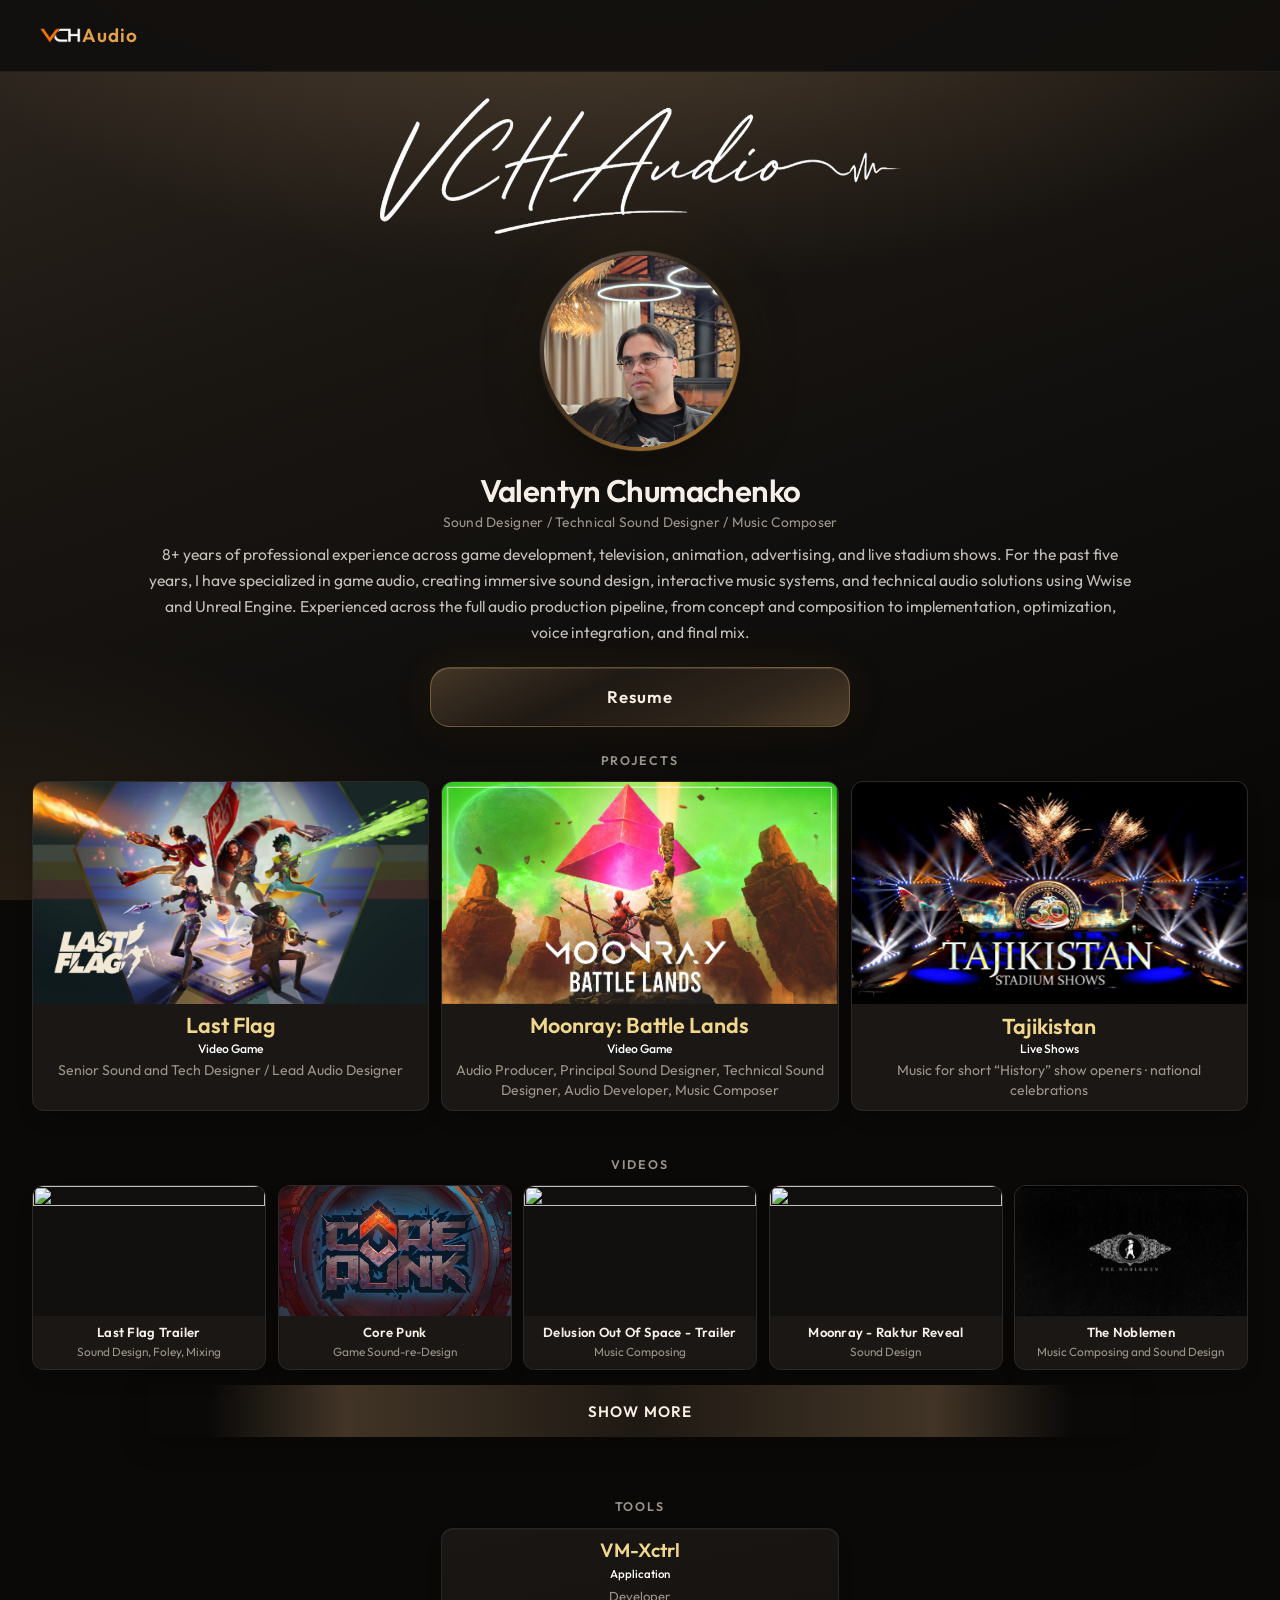
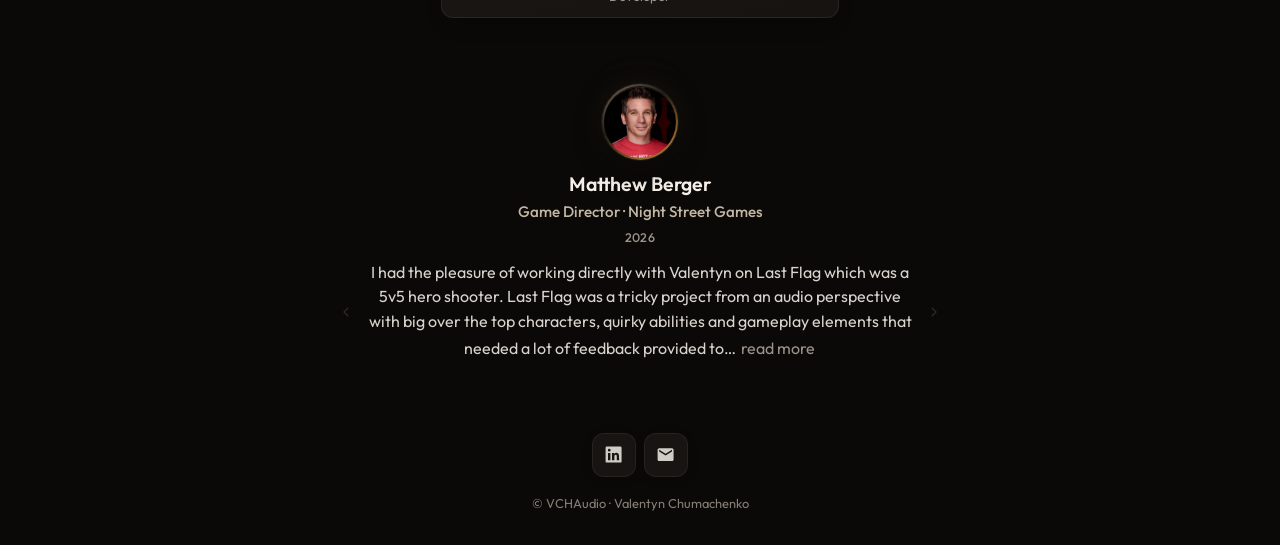
==== commit 5d13f748: "Fix mobile recommendation preview trim so read more stays inline. Use an in-stage layout probe and l" ====
--- a/index.html
+++ b/index.html
@@ -19,7 +19,7 @@
     />
     <link rel="preload" as="image" href="assets/vch-mark-transparent.png" fetchpriority="high" />
     <link rel="stylesheet" href="css/styles.css?v=20260717l" />
-    <link rel="stylesheet" href="css/home.css?v=20260717l" />
+    <link rel="stylesheet" href="css/home.css?v=20260717m" />
     <link rel="stylesheet" href="css/audio-player.css?v=20260713c" />
     <script src="js/nav-arrival.js?v=20260714a"></script>
     <link rel="icon" type="image/png" sizes="32x32" href="assets/favicon-32.png" />
@@ -247,6 +247,6 @@
     <noscript>
       <p style="padding:2rem;text-align:center">This site requires JavaScript to display content.</p>
     </noscript>
-    <script src="js/render.js?v=20260717l" defer></script>
+    <script src="js/render.js?v=20260717m" defer></script>
   </body>
 </html>
--- a/css/home.css
+++ b/css/home.css
@@ -519,6 +519,7 @@
 }
 
 .home-recommendations__stage {
+  position: relative;
   max-width: var(--work-row-w);
   margin-inline: auto;
   overflow: visible;
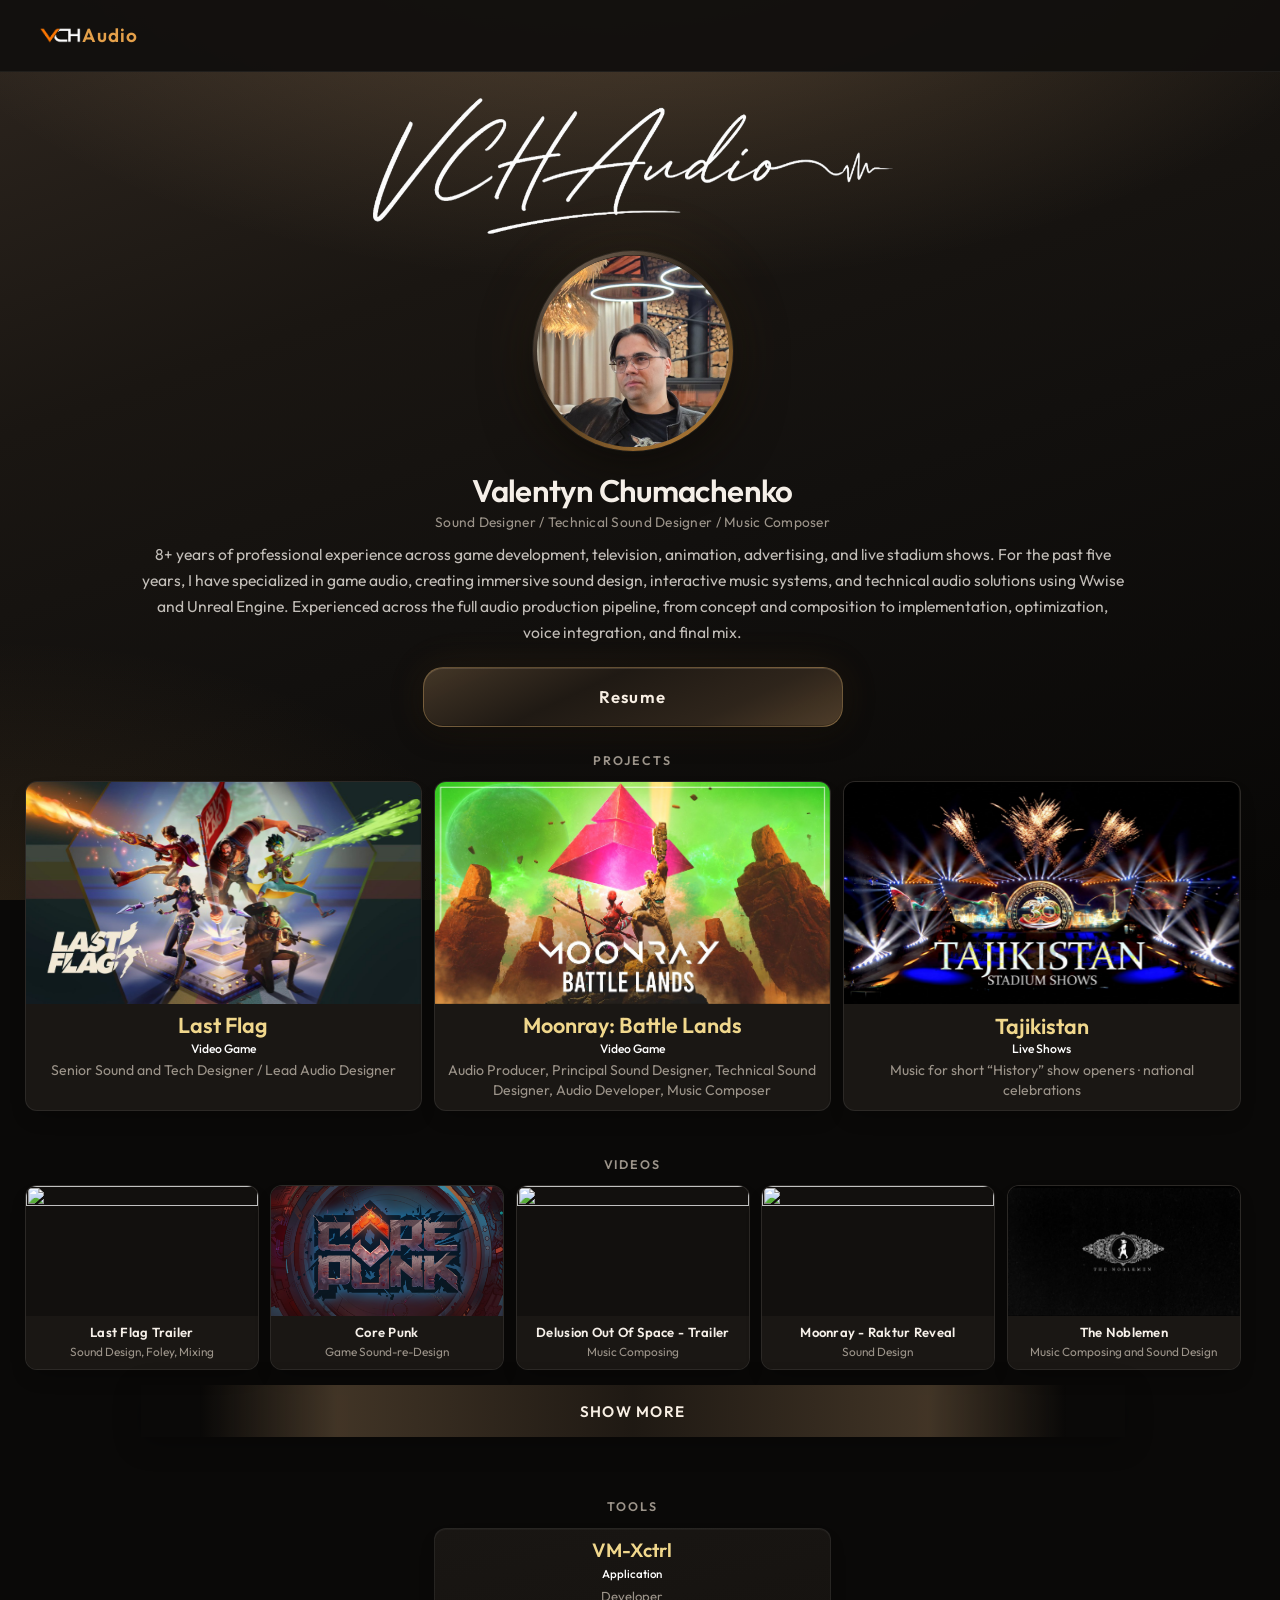
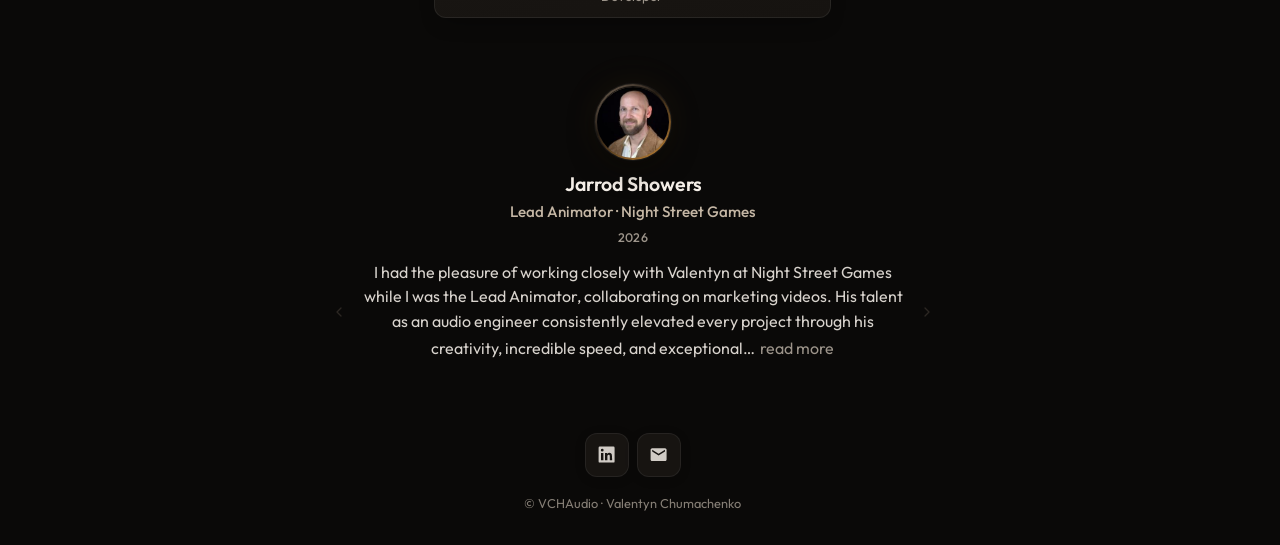
==== commit 930e1e38: "Reserve scrollbar gutter on the homepage to prevent load layout shift. Keep content width stable whe" ====
--- a/index.html
+++ b/index.html
@@ -19,7 +19,7 @@
     />
     <link rel="preload" as="image" href="assets/vch-mark-transparent.png" fetchpriority="high" />
     <link rel="stylesheet" href="css/styles.css?v=20260717l" />
-    <link rel="stylesheet" href="css/home.css?v=20260717m" />
+    <link rel="stylesheet" href="css/home.css?v=20260717n" />
     <link rel="stylesheet" href="css/audio-player.css?v=20260713c" />
     <script src="js/nav-arrival.js?v=20260714a"></script>
     <link rel="icon" type="image/png" sizes="32x32" href="assets/favicon-32.png" />
--- a/css/home.css
+++ b/css/home.css
@@ -3,7 +3,12 @@
 /* The Best Works row breaks out full-bleed for 4+ tiles; clip horizontal
    overflow at the viewport so it never causes a page scrollbar (the 5th+ tiles
    stay hidden inside the carousel's own scroll). */
-html { overflow-x: clip; }
+html {
+  overflow-x: clip;
+  /* Reserve scrollbar space from first paint so late content growth doesn't
+     shove the layout left when the vertical bar appears. */
+  scrollbar-gutter: stable;
+}
 
 .visually-hidden {
   position: absolute;
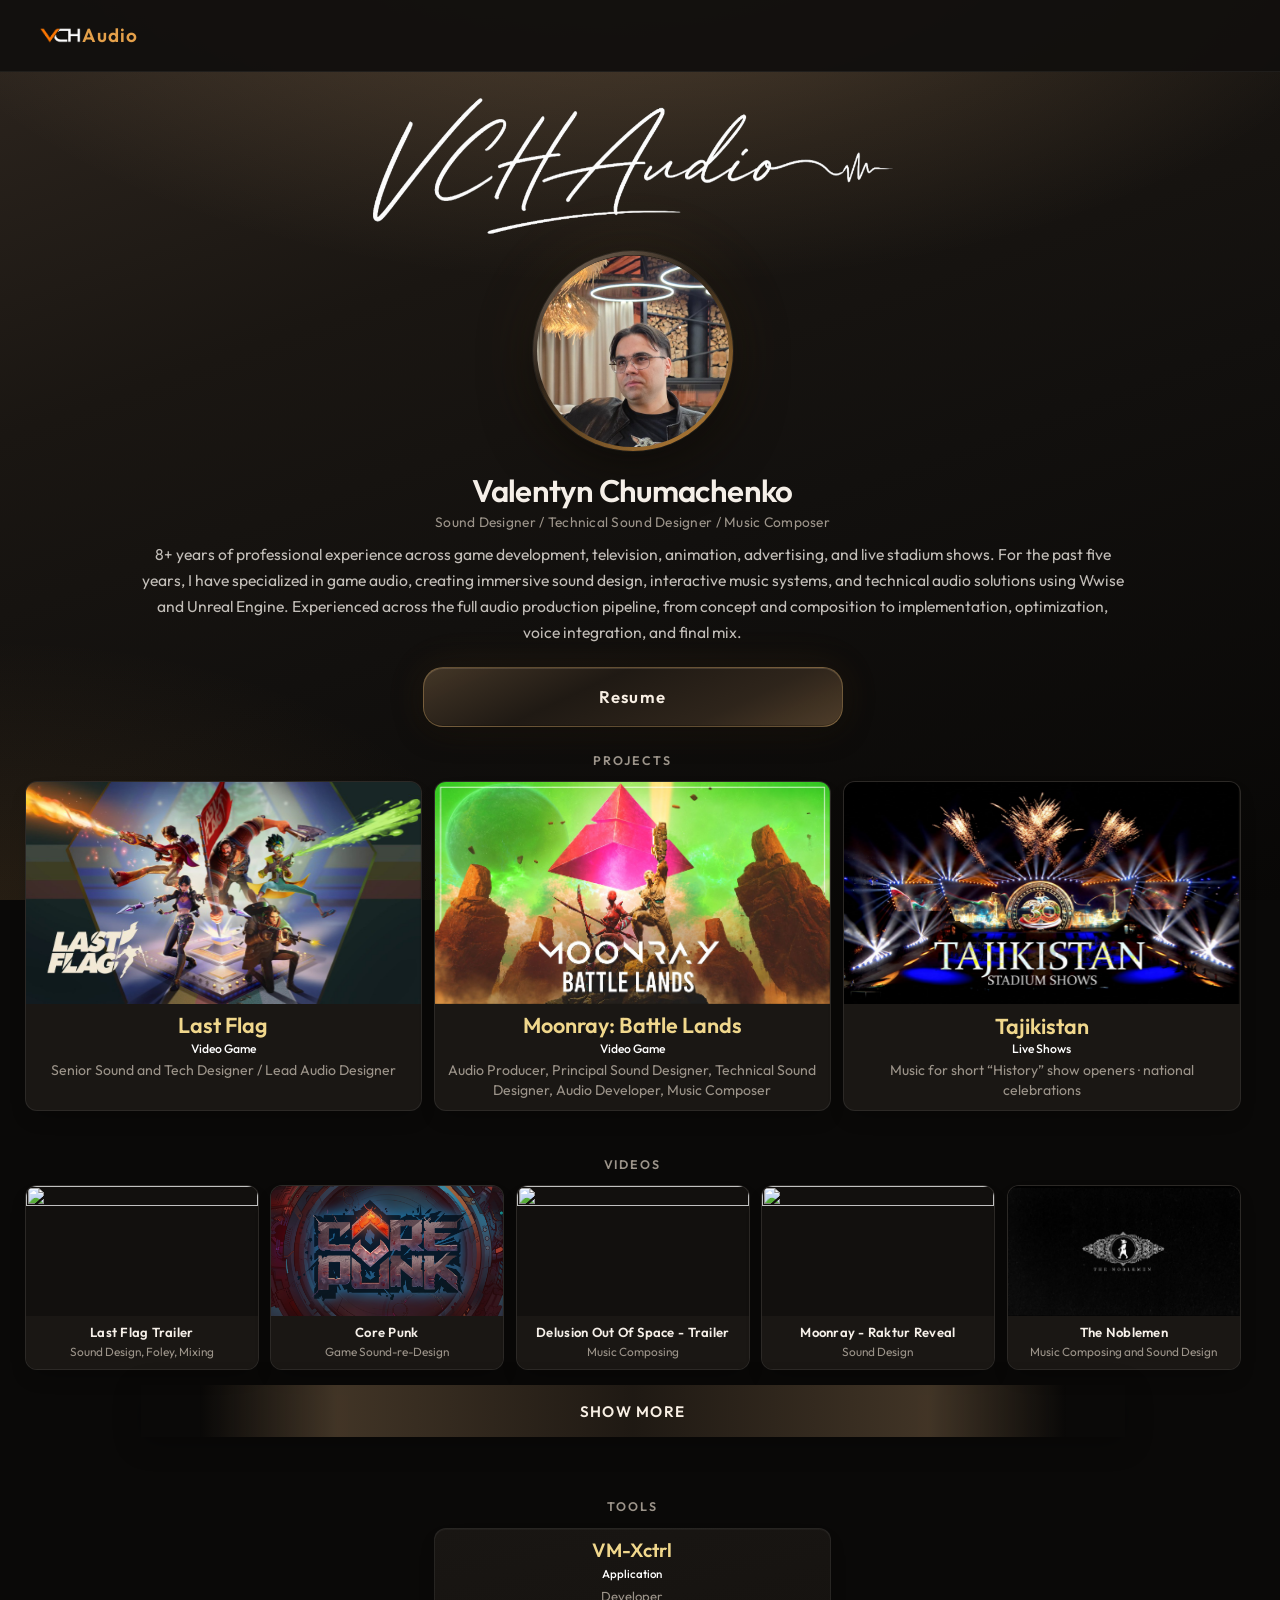
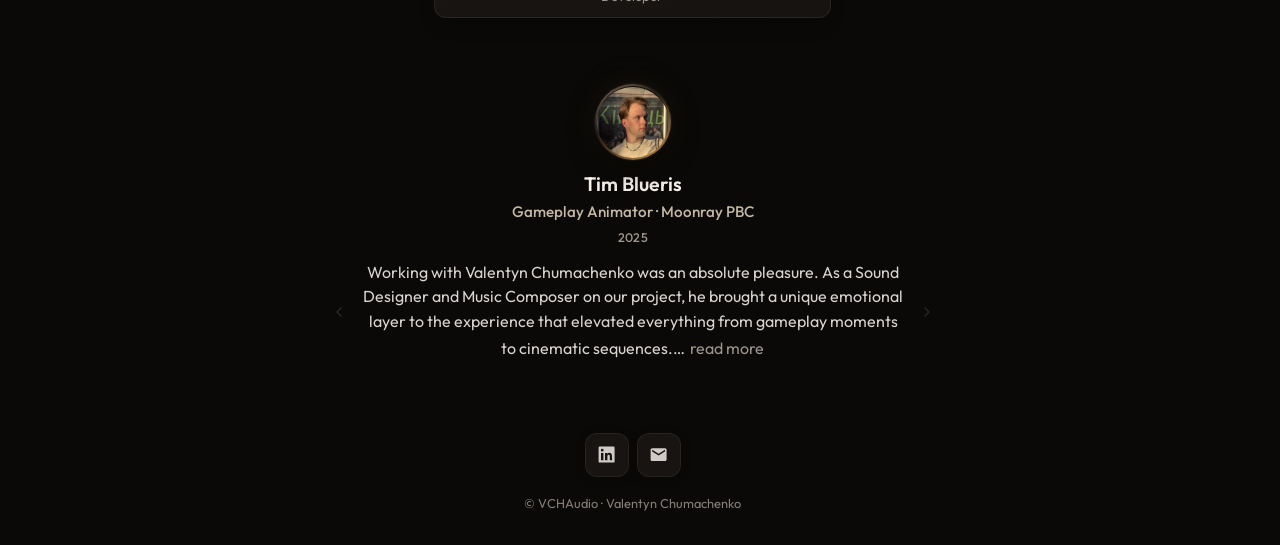
==== commit d29c7949: "Align single and showreel video previews with the two-up grid width. Add an admin stretch option for" ====
--- a/index.html
+++ b/index.html
@@ -247,6 +247,6 @@
     <noscript>
       <p style="padding:2rem;text-align:center">This site requires JavaScript to display content.</p>
     </noscript>
-    <script src="js/render.js?v=20260717m" defer></script>
+    <script src="js/render.js?v=20260717o" defer></script>
   </body>
 </html>
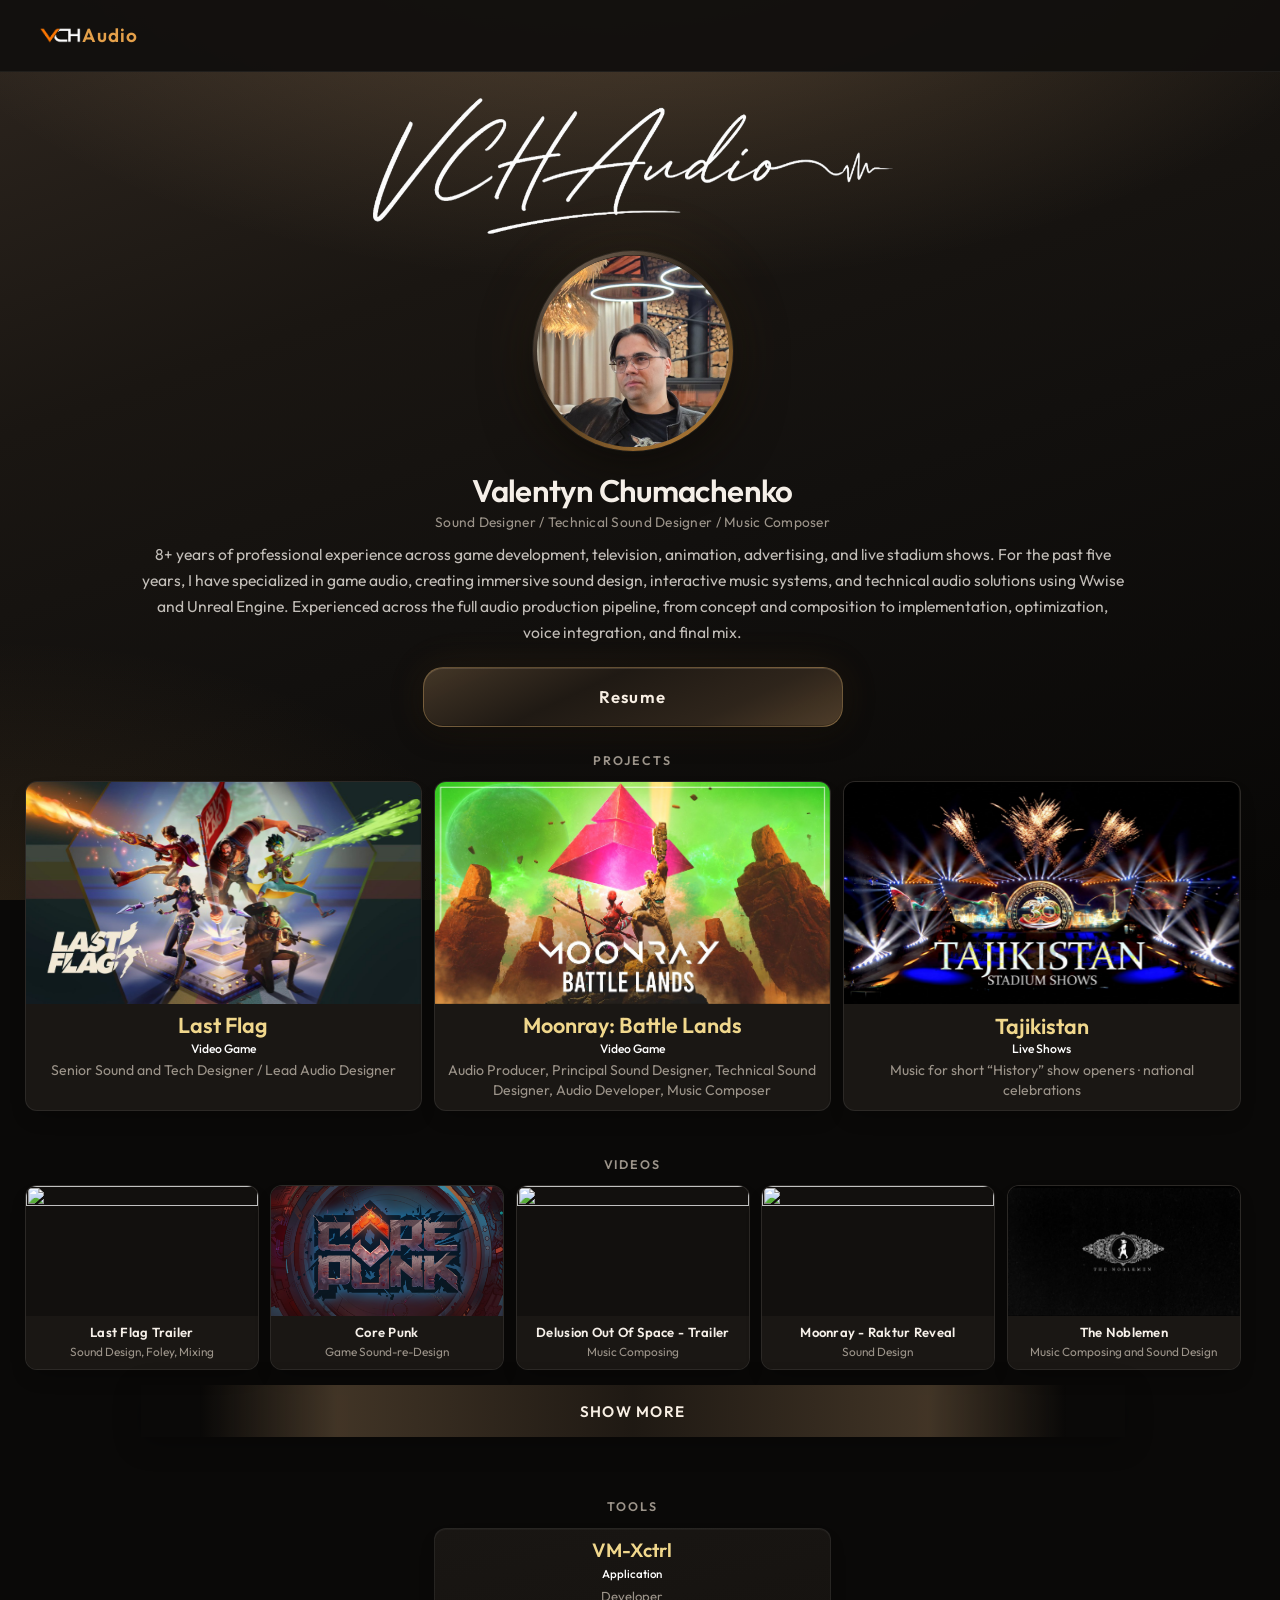
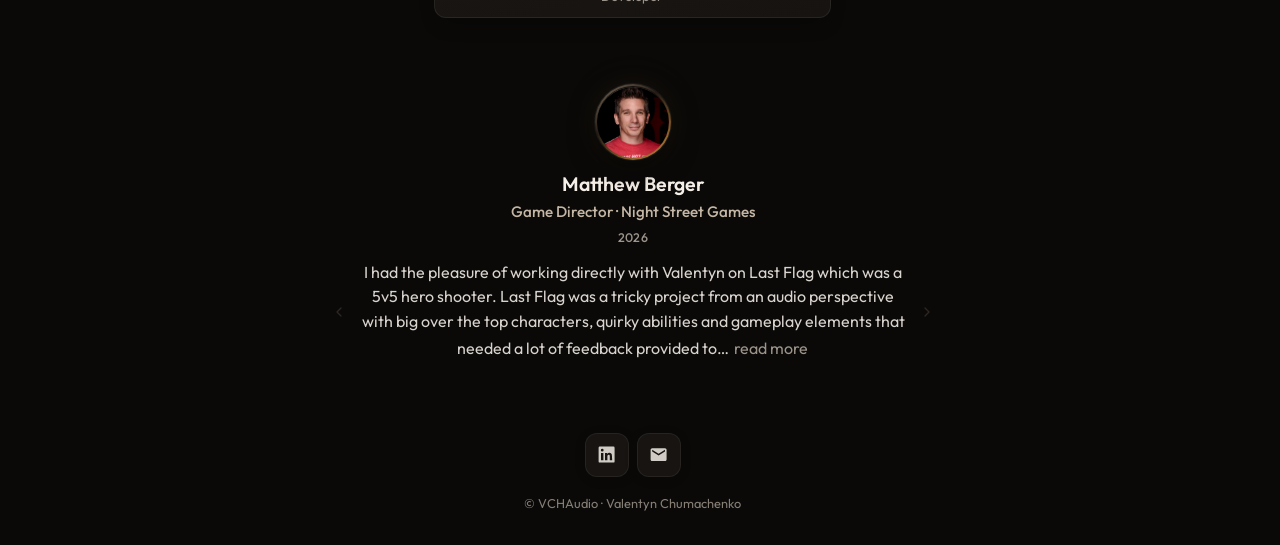
==== commit df2160ac: "Prefetch project HQ banners after homepage idle for faster first open. Co-authored-by: Cursor <curso" ====
--- a/index.html
+++ b/index.html
@@ -247,6 +247,6 @@
     <noscript>
       <p style="padding:2rem;text-align:center">This site requires JavaScript to display content.</p>
     </noscript>
-    <script src="js/render.js?v=20260717o" defer></script>
+    <script src="js/render.js?v=20260717x" defer></script>
   </body>
 </html>
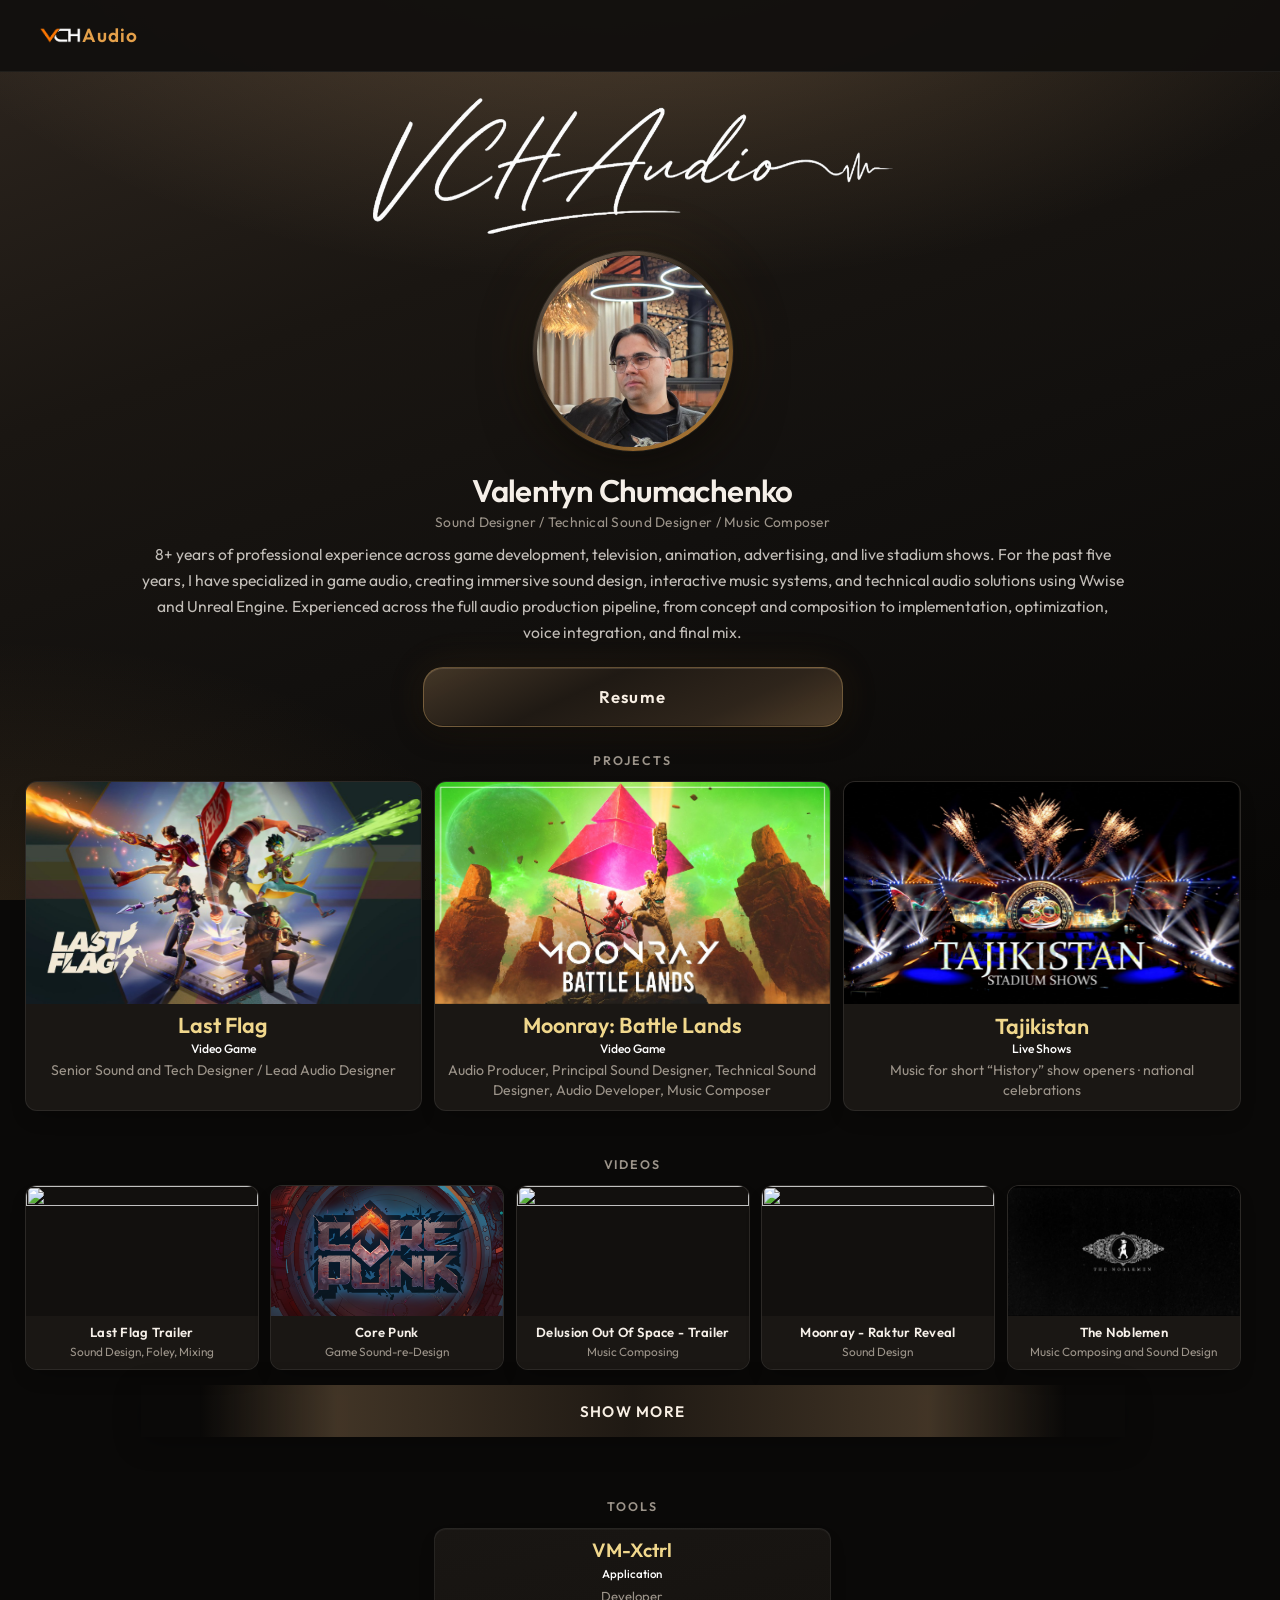
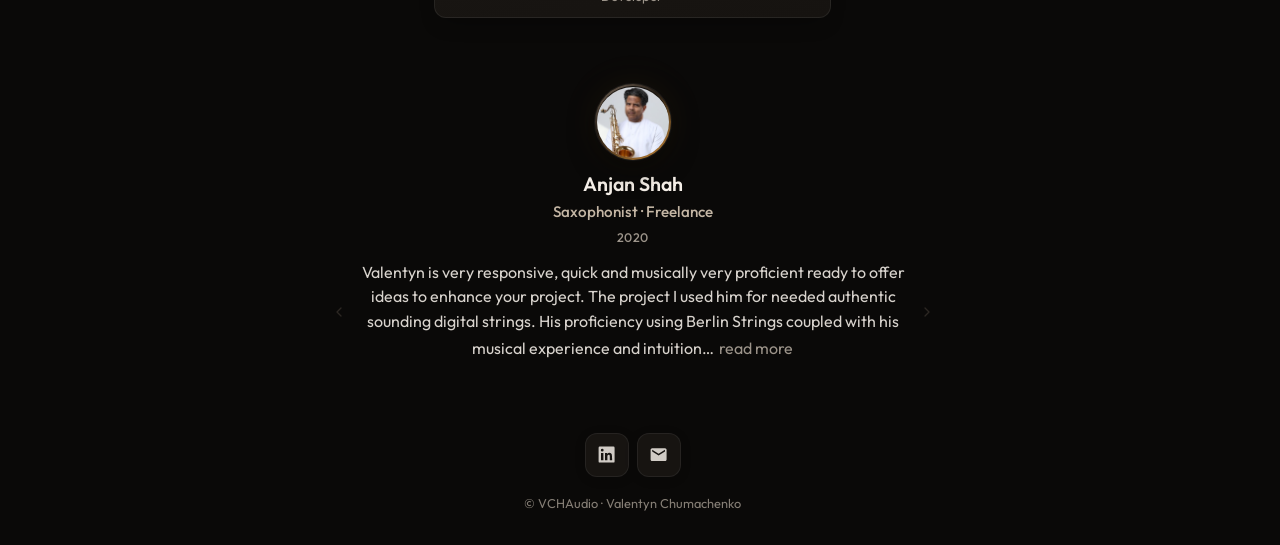
==== commit 50c6f6b8: "Prefetch recommendation avatars with a 2-step autoplay look-ahead. Co-authored-by: Cursor <cursorage" ====
--- a/index.html
+++ b/index.html
@@ -247,6 +247,6 @@
     <noscript>
       <p style="padding:2rem;text-align:center">This site requires JavaScript to display content.</p>
     </noscript>
-    <script src="js/render.js?v=20260717x" defer></script>
+    <script src="js/render.js?v=20260717y" defer></script>
   </body>
 </html>
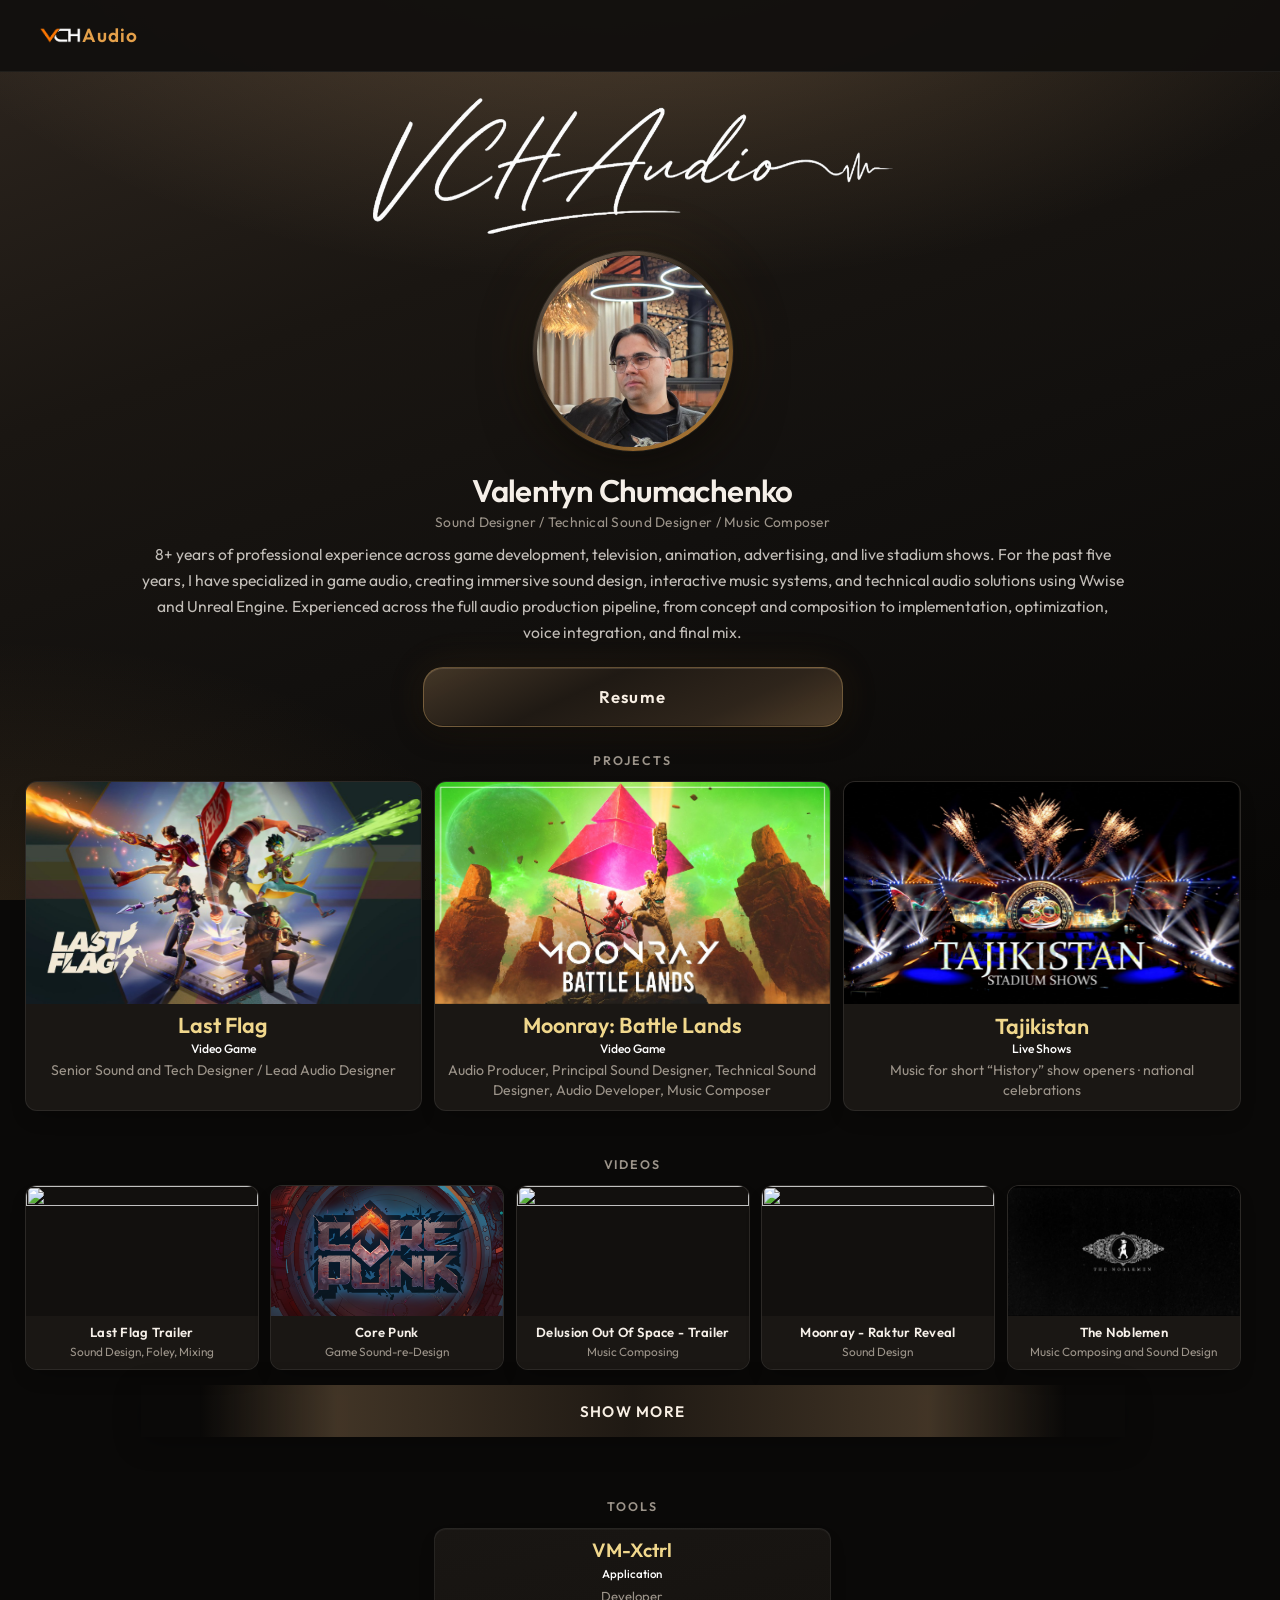
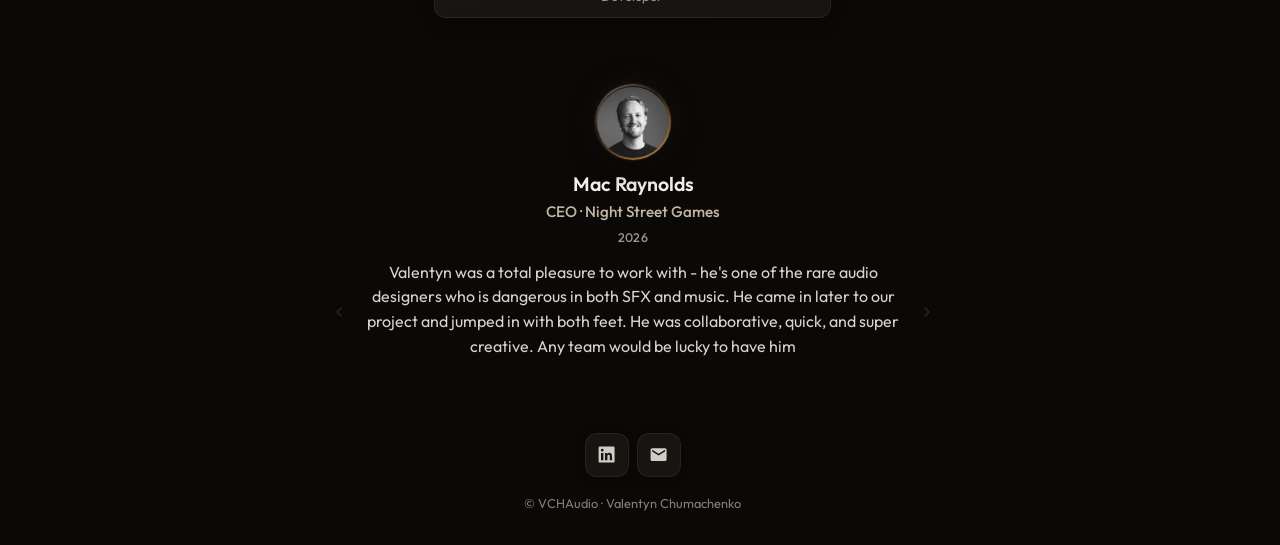
==== commit 104fe457: "Add Experience role above description on site and in CV PDF. Co-authored-by: Cursor <cursoragent@cur" ====
--- a/index.html
+++ b/index.html
@@ -18,7 +18,7 @@
       rel="stylesheet"
     />
     <link rel="preload" as="image" href="assets/vch-mark-transparent.png" fetchpriority="high" />
-    <link rel="stylesheet" href="css/styles.css?v=20260717l" />
+    <link rel="stylesheet" href="css/styles.css?v=20260813a" />
     <link rel="stylesheet" href="css/home.css?v=20260717n" />
     <link rel="stylesheet" href="css/audio-player.css?v=20260713c" />
     <script src="js/nav-arrival.js?v=20260714a"></script>
@@ -247,6 +247,6 @@
     <noscript>
       <p style="padding:2rem;text-align:center">This site requires JavaScript to display content.</p>
     </noscript>
-    <script src="js/render.js?v=20260717y" defer></script>
+    <script src="js/render.js?v=20260813a" defer></script>
   </body>
 </html>
--- a/css/styles.css
+++ b/css/styles.css
@@ -131,6 +131,8 @@
 .job-meta,
 .job-card h3,
 .job-card__project,
+.job-card__role,
+.job-card__desc,
 .job-card__awards-title,
 .skills-heading,
 .course-line,
@@ -1080,7 +1082,9 @@
 
 a.job-card.job-card--to-project h3,
 a.job-card.job-card--to-project .job-meta,
-a.job-card.job-card--to-project p {
+a.job-card.job-card--to-project .job-card__role,
+a.job-card.job-card--to-project .job-card__desc,
+a.job-card.job-card--to-project .job-card__project {
   transition: color 0.2s var(--ease-out);
 }
 
@@ -1102,8 +1106,12 @@
   color: var(--accent-dim);
 }
 
-a.job-card.job-card--to-project:hover p,
-a.job-card.job-card--to-project:focus-visible p {
+a.job-card.job-card--to-project:hover .job-card__role,
+a.job-card.job-card--to-project:focus-visible .job-card__role,
+a.job-card.job-card--to-project:hover .job-card__desc,
+a.job-card.job-card--to-project:focus-visible .job-card__desc,
+a.job-card.job-card--to-project:hover .job-card__project,
+a.job-card.job-card--to-project:focus-visible .job-card__project {
   color: var(--text);
 }
 
@@ -1140,6 +1148,21 @@
   margin: 0;
   font-size: 0.9rem;
   color: var(--text-muted);
+}
+
+.job-card p.job-card__role {
+  margin: 0 0 0.35rem;
+  font-size: 0.92rem;
+  font-weight: 600;
+  color: var(--text);
+  line-height: 1.35;
+}
+
+.job-card p.job-card__desc {
+  margin: 0;
+  font-size: 0.9rem;
+  color: var(--text-muted);
+  line-height: 1.45;
 }
 
 /* ——— Skills spoiler (home) ——— */
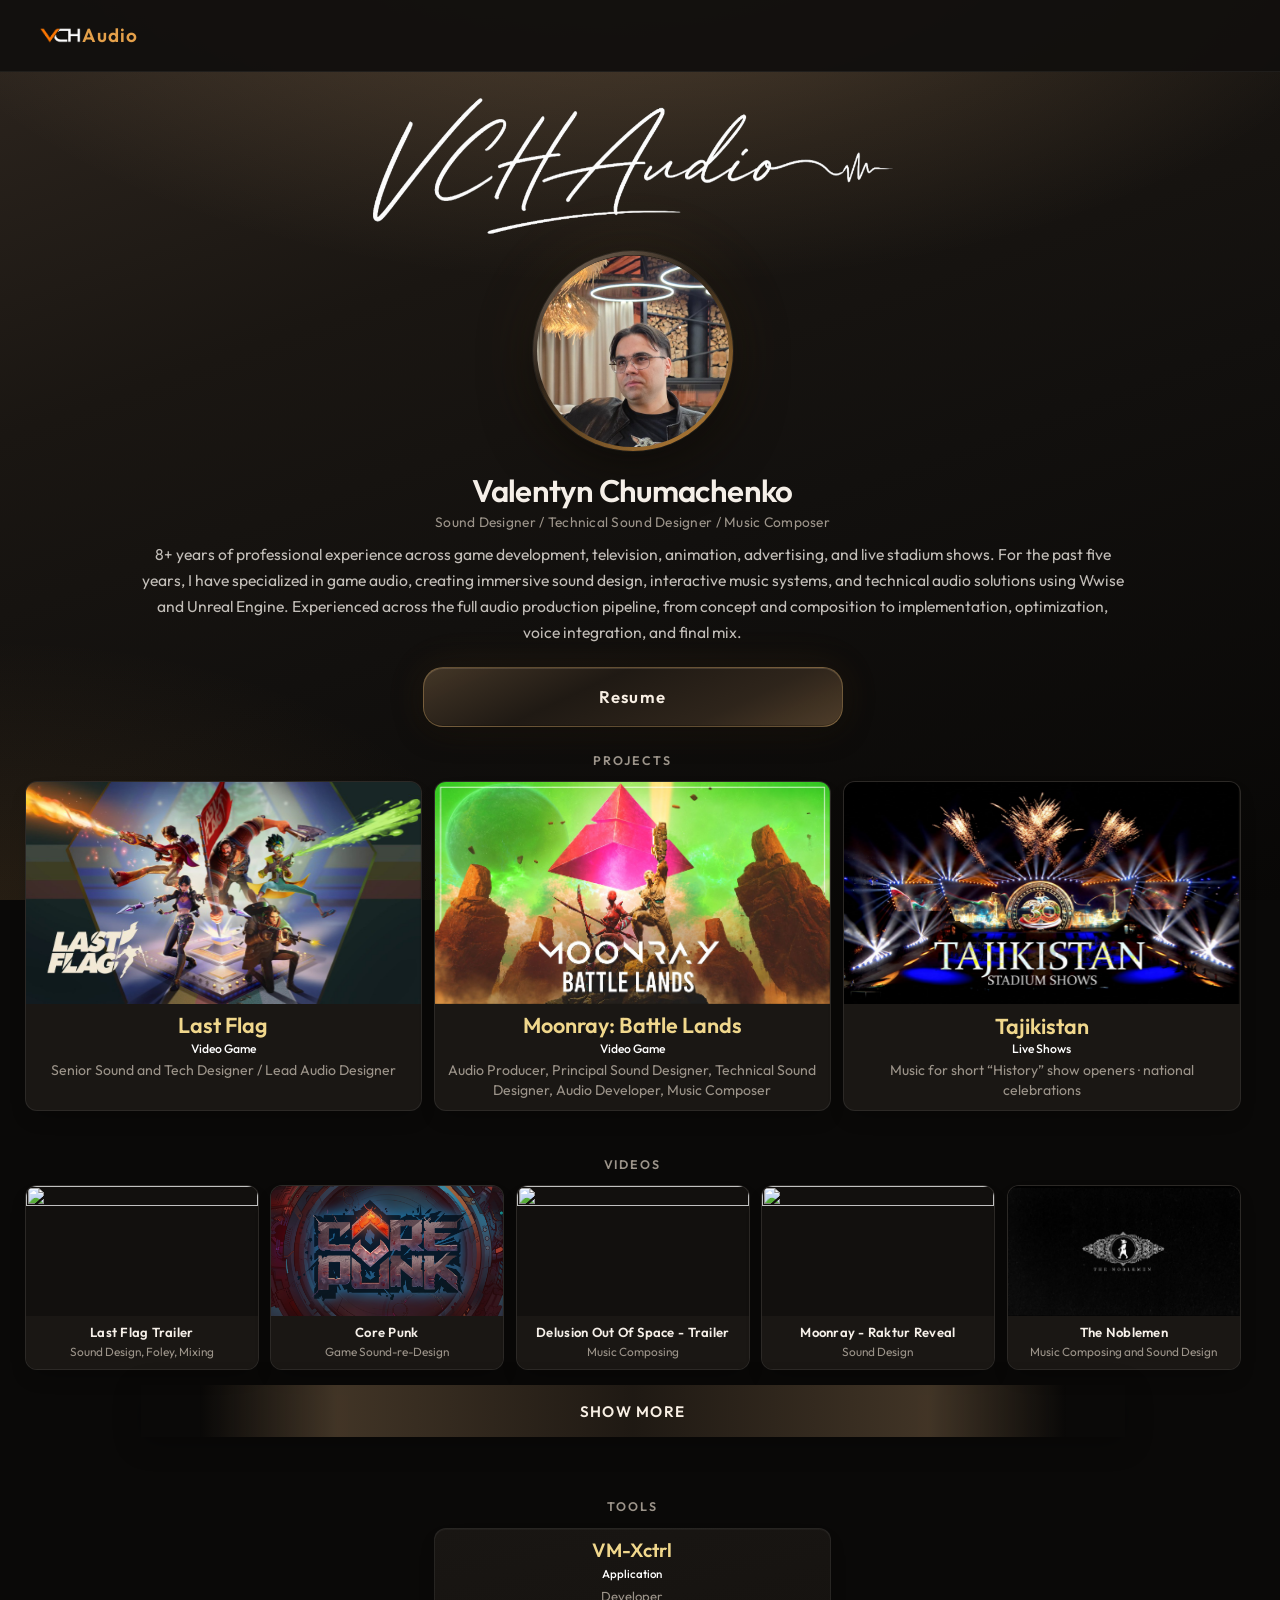
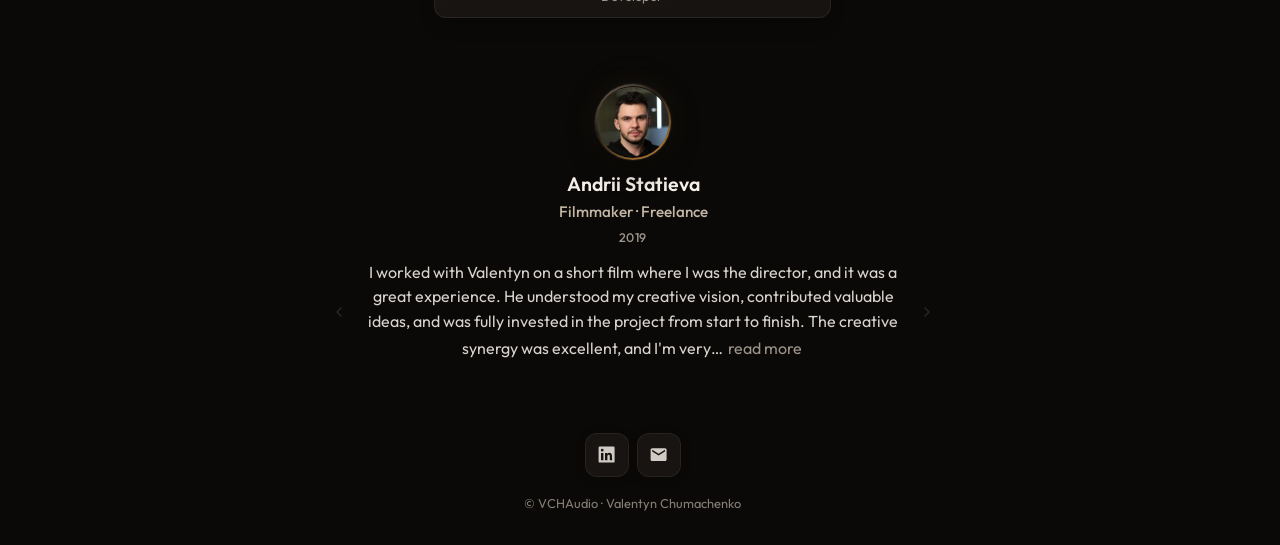
==== commit 05672206: "Load VM-Xctrl downloads from GitHub Releases and restyle nested notes. Co-authored-by: Cursor <curso" ====
--- a/index.html
+++ b/index.html
@@ -247,6 +247,6 @@
     <noscript>
       <p style="padding:2rem;text-align:center">This site requires JavaScript to display content.</p>
     </noscript>
-    <script src="js/render.js?v=20260813a" defer></script>
+    <script src="js/render.js?v=20260825b" defer></script>
   </body>
 </html>
--- a/css/styles.css
+++ b/css/styles.css
@@ -2582,6 +2582,84 @@
   color: #f0be6e;
 }
 
+/* Release Notes: plain left-aligned text. Must beat nested
+   `details.spoiler summary` (centered DOWNLOAD header). */
+.project-page-spoilers .vm-xctrl-release-notes {
+  margin: 0;
+  padding: 0;
+  border: none;
+  background: transparent;
+}
+
+main.project-page--hero-glow .project-page-spoilers details.spoiler[open] .vm-xctrl-release-notes > summary {
+  display: inline-flex;
+  align-items: center;
+  justify-content: flex-start;
+  gap: 0.12rem;
+  width: max-content;
+  max-width: 100%;
+  margin: 0;
+  padding: 0;
+  font-size: 0.82rem;
+  font-weight: 500;
+  letter-spacing: 0.02em;
+  text-transform: none;
+  text-align: left;
+  line-height: 1.3;
+  color: var(--accent);
+  background: transparent;
+  border: none;
+  border-radius: 0;
+  list-style: none;
+  cursor: pointer;
+  user-select: none;
+  transform: none;
+  box-shadow: none;
+  outline: none;
+}
+
+main.project-page--hero-glow .project-page-spoilers details.spoiler[open] .vm-xctrl-release-notes > summary::-webkit-details-marker {
+  display: none;
+}
+
+main.project-page--hero-glow .project-page-spoilers details.spoiler[open] .vm-xctrl-release-notes > summary::after {
+  content: " ›";
+  display: inline-block;
+  font-size: 0.85em;
+  transition: transform 0.2s var(--ease-out);
+}
+
+main.project-page--hero-glow .project-page-spoilers details.spoiler[open] .vm-xctrl-release-notes[open] > summary::after {
+  transform: rotate(90deg);
+}
+
+main.project-page--hero-glow .project-page-spoilers details.spoiler[open] .vm-xctrl-release-notes > summary:hover,
+main.project-page--hero-glow .project-page-spoilers details.spoiler[open] .vm-xctrl-release-notes > summary:focus-visible {
+  color: #f0be6e;
+  background: transparent;
+  outline: none;
+}
+
+main.project-page--hero-glow .project-page-spoilers details.spoiler[open] .vm-xctrl-release-notes > summary:active {
+  transform: none;
+}
+
+.project-page-spoilers .vm-xctrl-release-notes > .vm-xctrl-release__notes,
+.project-page-spoilers .vm-xctrl-release-notes > .detail-list {
+  margin: 0.4rem 0 0;
+  padding: 0.5rem 0.65rem;
+  border: 1px solid rgba(255, 255, 255, 0.12);
+  border-radius: 8px;
+  background: rgba(0, 0, 0, 0.14);
+  font-size: 0.88rem;
+  font-weight: 400;
+  line-height: 1.45;
+}
+
+.project-page-spoilers .vm-xctrl-release-notes .detail-list strong {
+  font-weight: 500;
+}
+
 .vm-xctrl-release {
   margin: 0;
   padding: 0.95rem 1rem 1rem;
@@ -2658,12 +2736,170 @@
   color: #e8d4b8;
 }
 
+.vm-xctrl-release__status {
+  margin: 0;
+  font-size: 0.92rem;
+  color: var(--text-muted);
+}
+
+.vm-xctrl-release__status a {
+  color: var(--accent);
+}
+
+.vm-xctrl-release__notes {
+  font-size: 0.88rem;
+  font-weight: 400;
+  line-height: 1.45;
+  overflow-x: auto;
+}
+
+.vm-xctrl-release__notes > :first-child {
+  margin-top: 0;
+}
+
+.vm-xctrl-release__notes > :last-child {
+  margin-bottom: 0;
+}
+
+.vm-xctrl-release__notes h1,
+.vm-xctrl-release__notes h2,
+.vm-xctrl-release__notes h3,
+.vm-xctrl-release__notes h4 {
+  margin: 0.55rem 0 0.15rem;
+  font-size: inherit;
+  font-weight: 400;
+  line-height: 1.4;
+}
+
+.vm-xctrl-release__notes p {
+  margin: 0.2rem 0;
+}
+
+.vm-xctrl-release__notes ul,
+.vm-xctrl-release__notes ol {
+  margin: 0.15rem 0 0.3rem;
+  padding-left: 1.05rem;
+}
+
+.vm-xctrl-release__notes li + li {
+  margin-top: 0.18rem;
+}
+
+.vm-xctrl-release__notes strong {
+  font-weight: 500;
+}
+
+.vm-xctrl-release__notes hr {
+  border: none;
+  border-top: 1px solid rgba(255, 255, 255, 0.1);
+  margin: 0.55rem 0;
+}
+
+.vm-xctrl-release__notes table {
+  width: 100%;
+  border-collapse: collapse;
+  margin: 0.35rem 0 0.5rem;
+  font-size: inherit;
+}
+
+.vm-xctrl-release__notes th,
+.vm-xctrl-release__notes td {
+  border: 1px solid rgba(255, 255, 255, 0.08);
+  padding: 0.28rem 0.4rem;
+  text-align: left;
+  vertical-align: top;
+}
+
+.vm-xctrl-release__notes th {
+  background: rgba(255, 255, 255, 0.04);
+  font-weight: 500;
+}
+
+.vm-xctrl-release__notes a {
+  color: var(--accent);
+}
+
+.project-page-spoilers .vm-xctrl-release-notes.vm-xctrl-release-notes--latest > .vm-xctrl-release__notes,
+.project-page-spoilers .vm-xctrl-release-notes.vm-xctrl-release-notes--latest > .detail-list {
+  padding: 0.55rem 0.7rem;
+  border-color: rgba(228, 160, 74, 0.32);
+  background: transparent;
+  font-size: 0.88rem;
+  font-weight: 400;
+  line-height: 1.45;
+  color: var(--text);
+}
+
+.vm-xctrl-release-notes--latest .vm-xctrl-release__notes h1,
+.vm-xctrl-release-notes--latest .vm-xctrl-release__notes h2 {
+  margin: 0.7rem 0 0.28rem;
+  padding-bottom: 0.22rem;
+  font-size: inherit;
+  font-weight: 400;
+  letter-spacing: 0.1em;
+  text-transform: uppercase;
+  color: var(--accent);
+  border-bottom: 1px solid rgba(228, 160, 74, 0.22);
+}
+
+.vm-xctrl-release-notes--latest .vm-xctrl-release__notes h1:first-child,
+.vm-xctrl-release-notes--latest .vm-xctrl-release__notes h2:first-child {
+  margin-top: 0;
+}
+
+.vm-xctrl-release-notes--latest .vm-xctrl-release__notes h3,
+.vm-xctrl-release-notes--latest .vm-xctrl-release__notes h4 {
+  margin: 0.5rem 0 0.08rem;
+  font-size: inherit;
+  font-weight: 400;
+  letter-spacing: 0;
+  color: var(--text);
+}
+
+.vm-xctrl-release-notes--latest .vm-xctrl-release__notes p,
+.vm-xctrl-release-notes--latest .vm-xctrl-release__notes li,
+.vm-xctrl-release-notes--latest .vm-xctrl-release__notes strong,
+.vm-xctrl-release-notes--latest .vm-xctrl-release__notes code {
+  color: var(--text);
+}
+
+.vm-xctrl-release-notes--latest .vm-xctrl-release__notes p {
+  margin: 0.12rem 0 0.2rem;
+}
+
+.vm-xctrl-release-notes--latest .vm-xctrl-release__notes ul,
+.vm-xctrl-release-notes--latest .vm-xctrl-release__notes ol {
+  margin: 0.08rem 0 0.28rem;
+  padding-left: 1rem;
+}
+
+.vm-xctrl-release-notes--latest .vm-xctrl-release__notes li {
+  padding-left: 0.15rem;
+}
+
+.vm-xctrl-release-notes--latest .vm-xctrl-release__notes li + li {
+  margin-top: 0.14rem;
+}
+
+.vm-xctrl-release-notes--latest .vm-xctrl-release__notes strong {
+  font-weight: 500;
+}
+
+.vm-xctrl-release-notes--latest .vm-xctrl-release__notes hr {
+  border-top-color: rgba(228, 160, 74, 0.18);
+  margin: 0.55rem 0;
+}
+
 .vm-xctrl-spoilers {
   margin-top: 1.5rem;
 }
 
 .vm-xctrl-spoilers details.spoiler {
   max-width: 100%;
+}
+
+.vm-xctrl-spoilers details.spoiler[open] .spoiler-body {
+  max-height: 40000px;
 }
 
 .vm-xctrl-spoilers .spoiler-inner {
